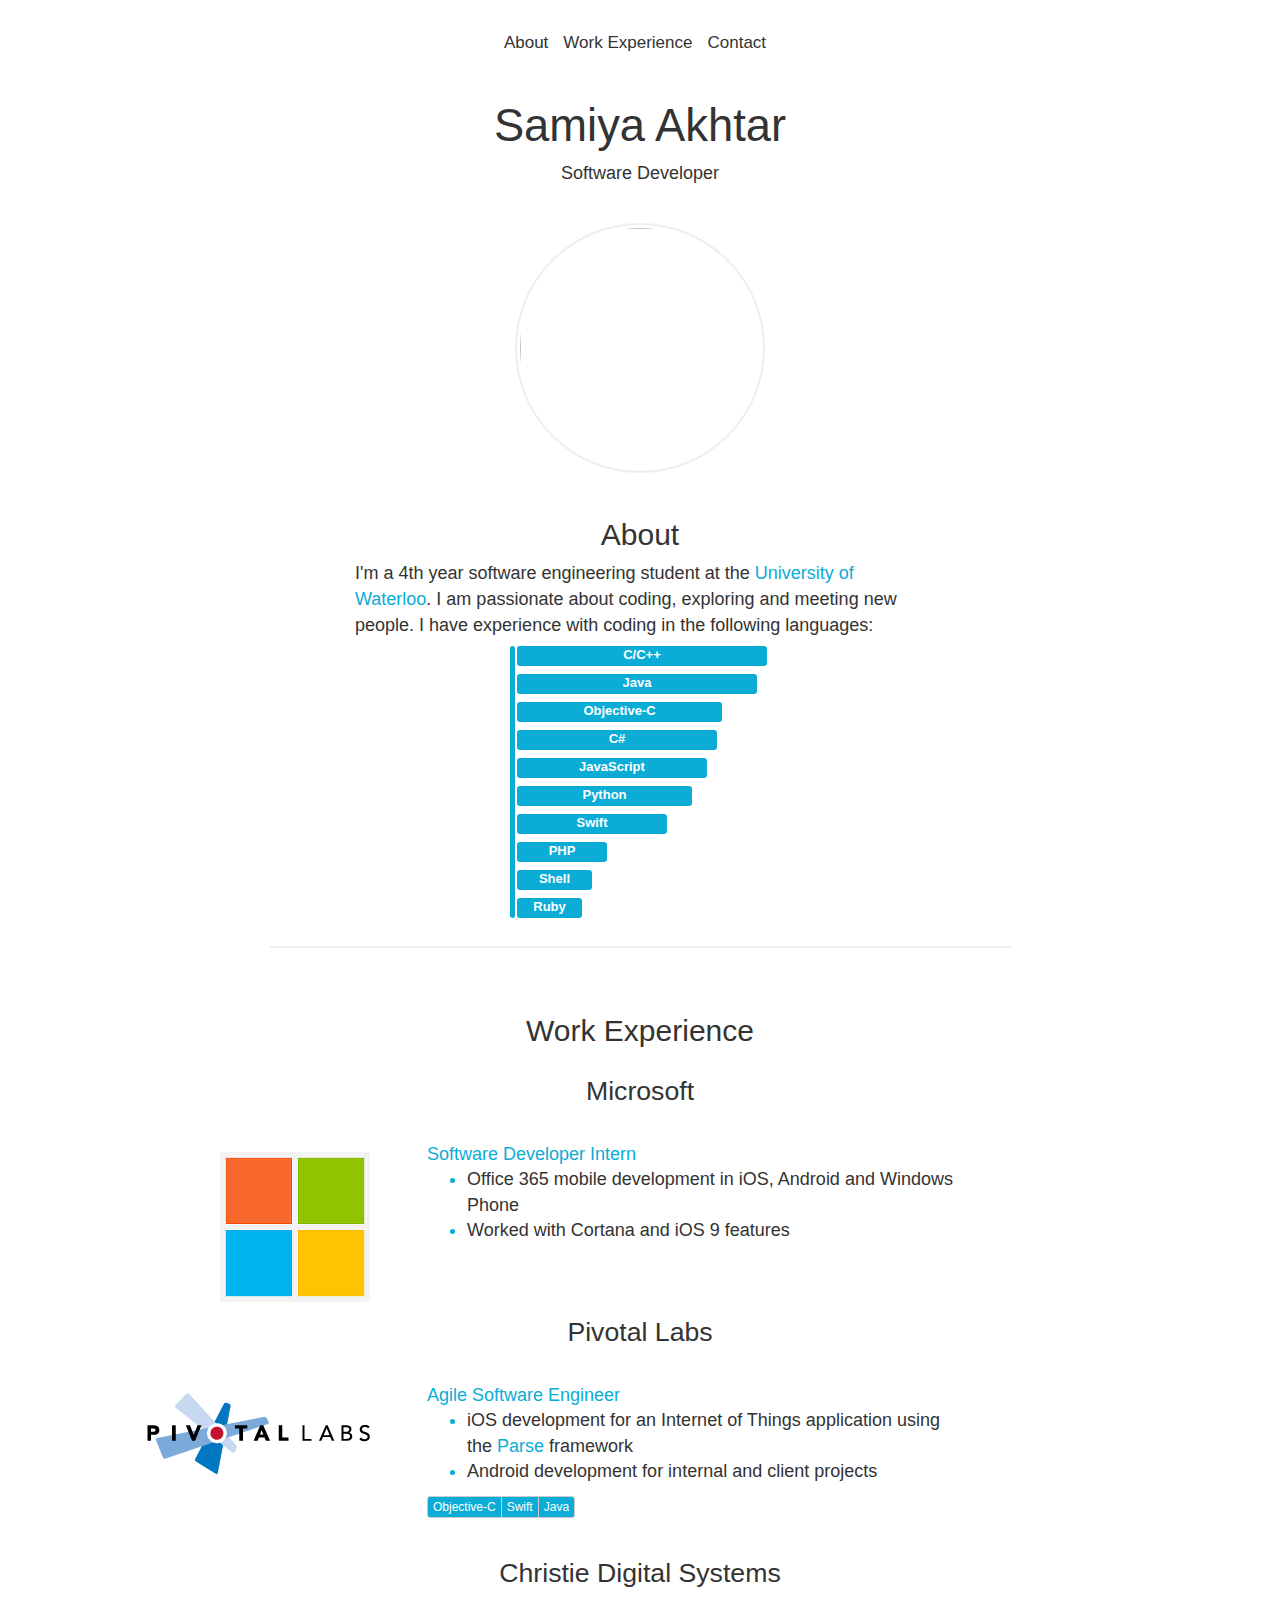
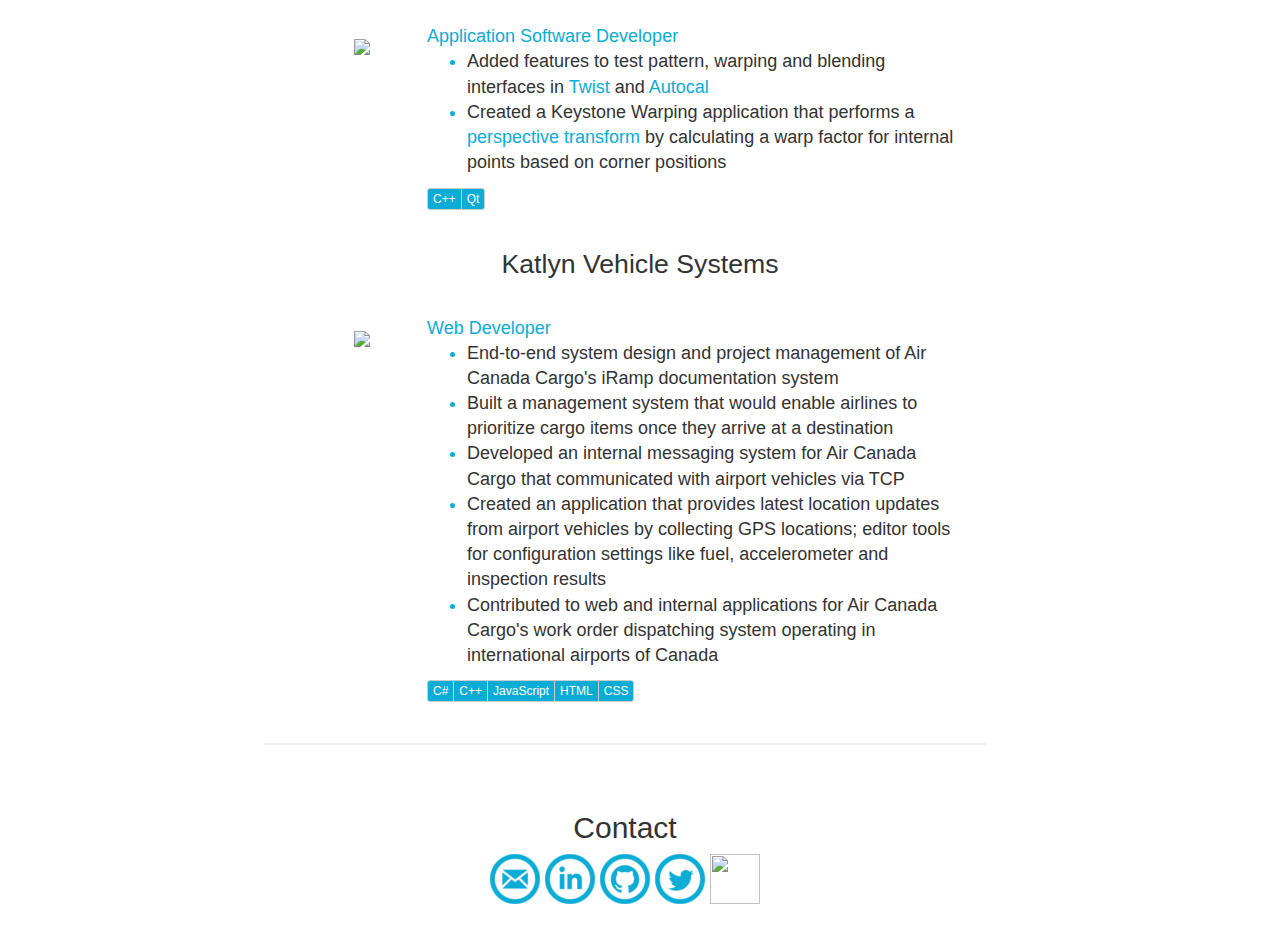
==== index.html @ bfab474f "Much needed update" ====
<!DOCTYPE html>
<html lang="en">
  <head>
    <meta charset="utf-8">
    <meta http-equiv="X-UA-Compatible" content="IE=edge">
    <meta name="viewport" content="width=device-width, initial-scale=1">
    <meta name="description" content="">
    <meta name="author" content="">
    <link rel="icon" href="favicon.ico">
    <title>Samiya Akhtar</title>

    <!-- Bootstrap core CSS -->
    <link href="css/bootstrap.min.css" rel="stylesheet">
    <link href="css/mystyle.css" rel="stylesheet">
    <link href="css/fontawesome.css" rel="stylesheet">
    <link href="css/animate.css" rel="stylesheet">

    <!-- HTML5 shim and Respond.js for IE8 support of HTML5 elements and media queries -->
    <!--[if lt IE 9]>
      <script src="https://oss.maxcdn.com/html5shiv/3.7.2/html5shiv.min.js"></script>
      <script src="https://oss.maxcdn.com/respond/1.4.2/respond.min.js"></script>
    <![endif]-->
  </head>
  <body>
    <!-- starts here -->

    <div class="container">
        <div class="samiya-header" id="home">
            <div id="background">

                <div id="divInformation" class="information-text">
                    <a id="btnAbout" href="#divAbout">About</a>&nbsp;&nbsp;
                    <a id="btnCourses" style="display: none;">Courses&nbsp;&nbsp;</a>
                    <!-- <a href="#interests" id="btnInterests">Interests&nbsp;&nbsp;</a> -->
                    <a id="btnWE" href="#divWE">Work Experience</a>&nbsp;&nbsp;
                    <a id="btnContact" href="#divContact">Contact</a>&nbsp;&nbsp;
                </div><br />

                <h1>Samiya Akhtar</h1>
                <p class="">Software Developer</p>
                <br />

                <img src="images/samiya.jpg" class="circle-img" />


                <div id="divAbout" name="about"><br />
                    <h2>About</h2>
                    <div class="outer-center">
                        <div class="left-center">
                            I'm a 4th year software engineering student at the <a href="https://uwaterloo.ca/">University of Waterloo</a>. I am passionate about coding, exploring and meeting new people. I have experience with coding in the following languages:

                            <div class="graph-outer">
                                <div class="graph-left">
                                    <div class="graph-vertical"></div>
                                </div>
                                <div class="graph-right">
                                    <div class="graph-language" style="width: 250px;">C/C++</div>
                                    <div class="graph-language" style="width: 240px;">Java</div>
                                    <div class="graph-language" style="width: 205px;">Objective-C</div>
                                    <div class="graph-language" style="width: 200px;">C#</div>
                                    <div class="graph-language" style="width: 190px;">JavaScript</div>
                                    <div class="graph-language" style="width: 175px;">Python</div>
                                    <div class="graph-language" style="width: 150px;">Swift</div>
                                    <div class="graph-language" style="width: 90px;">PHP</div>
                                    <div class="graph-language" style="width: 75px;">Shell</div>
                                    <div class="graph-language" style="width: 65px;">Ruby</div>
                                </div>
                            </div>
                        </div>
                    </div>
                </div>


                <div id="divCourses" name="courses" style="display: none;"><br /><br /><hr>
                    <h2>Courses</h2>
                    <div class="outer-center">
                        <div class="left-center">
                            CS 449: Human Computer Interaction<br />
                            ECE 454: Distrubed Systems<br />
                            ECE 358: Computer Networks<br />
                            CS 458: Computer Security and Privacy<br />
                            SE 463: Software Requirements and Specifications<br />
                            CS 343: Concurrent and Parallel Programming<br />
                            CS 348: Introduction to Databases<br />
                            CS 341: Algorithms<br />
                            CS 349: User Interfaces<br />
                            SE 350: Operating Systems<br />
                            SE 380: Introduction to feedback control<br />
                            CS 240: Data structors and Algorithms<br />
                            CS 247: Software Abstraction and Specification<br />
                            MATH 239: Combinatorics<br />
                            CS 241: Foundations of Sequential Programs<br />
                            ECE 222: Digital Computers<br />
                            SE 212: Logic and Computation<br />
                            .. and a few others.

                        </div>
                    </div>
                </div>


               <!--  <div id="divInterests" name="interests" ><hr><br />
                    <h2>Interests</h2>
                    <div class="outer-center">
                        <div class="left-center">

                        </div>
                    </div>
                </div><hr> -->


                <div id="divWE" name="workexperience"><hr><br />
                    <h2>Work Experience</h2>

                    <div id="divMicrosoft" class="company row">
                            <h3>Microsoft</h3><br />
                    </div>
                    <div class="company-details">
                        <div class="company-logo ">
                            <img class="hidden-xs" src="images/microsoft.png" />
                        </div>
                        <div class="lead company-info ">
                            <div class="company-position">
                                Software Developer Intern<br />
                            </div>
                            <ul>
                                <li>
                                    <span>
                                    Office 365 mobile development in iOS, Android and Windows Phone
                                    </span>
                                </li>

                                    <li>
                                        <span>
                                        Worked with Cortana and iOS 9 features
                                        </span>
                                    </li>
                            </ul>
                            <div class="btn-group btn-group-xs " role="group" >
                            </div>
                        </div>
                    </div>

                    <div id="divPivotal" class="company row">
                            <h3>Pivotal Labs</h3><br />
                    </div>
                    <div class="company-details">
                        <div class="company-logo ">
                            <img class="hidden-xs" src="images/pivotal.png" />
                        </div>
                        <div class="lead company-info ">
                            <div class="company-position">
                                Agile Software Engineer<br />
                            </div>
                            <ul>
                                <li>
                                    <span>
                                    iOS development for an Internet of Things application using the <a href="http://parse.com">Parse</a> framework
                                    </span>
                                </li>
                                <li>
                                    <span>
                                    Android development for internal and client projects
                                    </span>
                                </li>
                            </ul>
                            <div class="btn-group btn-group-xs " role="group" >
                                <button type="button" class="btn btn-default language-button">Objective-C</button>
                                <button type="button" class="btn btn-default language-button">Swift</button>
                                <button type="button" class="btn btn-default language-button">Java</button>
                            </div>
                        </div>
                    </div>

                    <div id="divChristie" class="company row">
                        <h3>Christie Digital Systems</h3><br />
                    </div>
                    <div class="company-details">
                        <div class="company-logo ">
                            <img class="hidden-xs" src="images/christie.png" />
                        </div>
                        <div class="lead company-info ">
                            <div class="company-position">
                                Application Software Developer<br />
                            </div>

                            <ul>
                                <li>
                                    <span>
                                    Added features to test pattern, warping and blending interfaces in <a href="http://www.christiedigital.com/en-us/3d/products-and-solutions/3d-projection-solutions/christie-twist/pages/default.aspx">Twist</a> and <a href="http://www.christiedigital.com/en-us/3D/products-and-solutions/3d-projection-solutions/christie-autocal/Pages/default.aspx">Autocal</a>
                                    </span>
                                </li>
                                <li>
                                    <span>
                                    Created a Keystone Warping application that performs a <a href="http://en.wikipedia.org/wiki/3D_projection#Perspective_projection">perspective transform</a>
                                    by calculating a warp factor for internal points based on corner positions
                                    </span>
                                </li>
                            </ul>
                            <div class="btn-group btn-group-xs " role="group" >
                                <button type="button" class="btn btn-default language-button">C++</button>
                                <button type="button" class="btn btn-default language-button">Qt</button>
                            </div>
                        </div>
                    </div>

                    <div class="company row">
                        <h3>Katlyn Vehicle Systems</h3><br />
                    </div>
                    <div class="company-details">
                        <div class="company-logo ">
                            <img class="hidden-xs" src="images/katlyn.jpg" />
                        </div>
                        <div class=" lead company-info ">
                            <div class="company-position">
                                Web Developer<br />
                            </div>

                            <ul>
                                <li>
                                    <span>
                                    End-to-end system design and project management of Air Canada Cargo's iRamp documentation system
                                    </span>
                                </li>
                                <li>
                                    <span>
                                    Built a management system that would enable airlines to prioritize cargo items once they arrive at a destination
                                    </span>
                                </li>
                                <li>
                                    <span>
                                    Developed an internal messaging system for Air Canada Cargo that communicated with airport vehicles via TCP
                                    </span>
                                </li>
                                <li>
                                    <span>
                                    Created an application that provides latest location updates from airport
                                     vehicles by collecting GPS locations; editor tools for configuration settings
                                     like fuel, accelerometer and inspection results
                                    </span>
                                </li>
                                <li>
                                    <span>
                                    Contributed to web and internal applications for Air Canada Cargo's work order
                                     dispatching system operating in international airports of Canada
                                    </span>
                                </li>
                            </ul>
                            <div class="btn-group btn-group-xs " role="group" >
                                <button type="button" class="btn btn-default language-button">C#</button>
                                <button type="button" class="btn btn-default language-button">C++</button>
                                <button type="button" class="btn btn-default language-button">JavaScript</button>
                                <button type="button" class="btn btn-default language-button">HTML</button>
                                <button type="button" class="btn btn-default language-button">CSS</button>
                            </div>
                        </div>
                    </div>
                </div>


                <div name="contact">
                    <div id="divContact" class="row col-xs-12"><hr><br />
                        <h2>Contact</h2>
                        <div class="buttons-row">
                            <div class="social-roll">
                                <a type="button" href="mailto:me@samiya.ca"><img class="social-icon" src="images/mail.png"/></a>
                            </div>
                            <div class="social-roll">
                                <a type="button" href="https://www.linkedin.com/in/samiyaakhtar"><img class="social-icon" id="linkedin" src="images/linkedin.png"/></a>
                            </div>
                            <div class="social-roll">
                                <a type="button" href="https://github.com/samiyaakhtar">
                                <img class="social-icon" src="images/github.png"/></a>
                            </div>
                            <div class="social-roll">
                                <a type="button" href="https://twitter.com/SamiyaAkhtar">
                                <img class="social-icon" id="imgTwitter" src="images/twitter.png" /></a>
                            </div>
                            <div class="social-roll">
                                <a type="button" href="http://instagram.com/samiyaakhtar">
                                <img class="social-icon" id="imgInstagram" src="images/instagram.png"/></a>
                            </div>
                        </div>
                    </div>

                </div>



                <!-- <br /><br /><div class="lead" style="margin-top: 120px;">This website is under development!</div> -->
            </div>


        </div>
      <!-- Ends here -->

    <!-- <div class="container"> -->

        <!-- <div class="starter-template">
            <h1>Samiya Akhtar</h1>
            <p class="lead">This website is under development!</p>
        </div> -->

    </div><!-- /.container -->


    <!-- Bootstrap core JavaScript
    ================================================== -->
    <!-- Placed at the end of the document so the pages load faster -->
    <script src="js/jquery-2.1.1.min.js"></script>
    <script src="js/bootstrap.min.js"></script>
    <!-- <script src="https://ajax.googleapis.com/ajax/libs/jquery/2.1.1/jquery.min.js"></script> -->

    <!-- IE10 viewport hack for Surface/desktop Windows 8 bug -->
  </body>

</html>

<script type="text/javascript">

    <script>
      (function(i,s,o,g,r,a,m){i['GoogleAnalyticsObject']=r;i[r]=i[r]||function(){
      (i[r].q=i[r].q||[]).push(arguments)},i[r].l=1*new Date();a=s.createElement(o),
      m=s.getElementsByTagName(o)[0];a.async=1;a.src=g;m.parentNode.insertBefore(a,m)
      })(window,document,'script','//www.google-analytics.com/analytics.js','ga');

      ga('create', 'UA-64057833-1', 'auto');
      ga('send', 'pageview');

    </script>

</script>
---- css/mystyle.css ----
#background {
    /*background-repeat: repeat-x;*/
    /*background-size: cover;*/
    padding-top: 30px;
    padding-bottom: 30px;
    vertical-align: middle;
    margin-left: auto;
    margin-right: auto;
    white-space: nowrap;
    font-color: white;
    left:0;
    top:0;
    width:100%;
    height: 100%;
}

body {
    /* padding-top: 50px; */
    font-size: 18px;
}

a {
    color: #0BACD6;
    cursor: pointer;
}

h1 {
    font-family: "Arial", sans-serif;
    font-size: 34pt;
    font-weight: 300;
    color: #333333;
}
h2 {
    font-family: "Arial", sans-serif;
    /*font-size: 27pt;*/
    font-weight: 300;
    color: #333333;
}
h3 {
    font-family: "Arial", sans-serif;
    font-size: 20pt;
    font-weight: 300;
    color: #333333;
}

hr {
    margin-top: 20px;
    margin-bottom: 20px;
    border: 0;
    border-top: 2px solid #eeeeee;
    background-color: #eeeeee;
    width: 65%;
}

ul li { 
    color: #0BACD6;
}
ul li span {
    color: #333333;
}
.language-button {
    background-color: #0BACD6;
    color: white;
}

.graph-outer {
    width: 100%;
    margin-left: auto;
    margin-right: auto;
    text-align: center;
    white-space: nowrap;
}

.graph-left {
    /*width: 20%;*/
    height: 100%;
    text-align: right;
    display: inline-block;
    max-width: 105px;
    min-width: 5px;
}

.graph-right {
    /*width: 80%;*/
    height: 100%;
    text-align: left;
    display: inline-block;
    max-width: 400px;
    /*min-width: 250px;*/
}

.graph-language {
    height: 20px;
    background-color: #0BACD6;
    font-size: 13px;
    font-weight: 700;
    vertical-align: middle;
    margin-top: 8px;
    margin-bottom: 8px;
    border-radius: 3px;
    color: white;
    text-align: center;
    position: relative;
    left: -3px;

    -webkit-transition: all ease 0.1s;
    -moz-transition: all ease 0.1s;
    -o-transition: all ease 0.1s;
    -ms-transition: all ease 0.1s;
    transition: all ease 0.1s;
}
.graph-language:hover {
    -webkit-transform:scale(1.05);
    -moz-transform:scale(1.05);
    -o-transform:scale(1.05);
    -ms-transform:scale(1.05);
    transform:scale(1.05) ;
    font-size: 14px;
}

.graph-vertical {
    border-radius: 3px;
    height: 272px;
    width: 5px;
    background-color: #0BACD6;
    text-align: right;
    position: relative;
    float: right;
    margin-top: auto;
    margin-bottom: auto;
    top: 7px;
}

.circle-img {
    border-radius: 50%;
    width: 250px;
    height: 250px;
    border: 2px solid #eeeeee;
    padding: 3px;
}

.company {
    width: 100%;
    margin-left: auto;
    margin-right: auto;
    text-align: center;
    overflow: visible;
    float: left;
    display: inline-block;
    /*padding-left: 60px;
    padding-right: 60px;*/

}

.company-logo {
    /*width: 30%;*/
    height: 100%;
    text-align: right;
    display: inline-block;
    vertical-align: top;
    top: 10px;
    position: relative;
    float: left;
    min-width: 300px;
    max-width: 330px;
}
.company-info {
    /*width: 60%;*/
    height: 100%;
    text-align: left;
    position: relative;
    /*left: 50px;*/
    padding-left: 5%;
    display: inline-block;
    word-wrap: break-word;
    white-space: initial;
    overflow-x: hidden;
    overflow-y: auto;
    /*white-space: pre;*/
    font-size: 18px;
    /*padding-right: 220px;*/
    padding-right: 10%;
    float: left;
    max-width: 700px;
}
.company-position {
    color: #0BACD6;
}
.resume-div {
    white-space: nowrap;
    width: 100%;
    overflow: auto;
}
.resume-line {
    border-left: 3px solid #0BACD6;
    width: 5%;
    display: inline-block;
}

.we-term {
    text-align: right;
    width: 35%;
    display: inline-block;
}

.we-info {
    text-align: left;
    width: 60%;
    display: inline-block;
}

.outer-center {
    margin-left: auto;
    margin-right: auto;
    /*width: 50%;*/
    max-width: 570px;
    text-align: center;
}
.left-center {
    text-align: left;
    /*margin-left: 50px;*/
    white-space: initial;
    word-wrap: break-word;
}

.starter-template {
    padding: 40px 15px;
    text-align: center;
}

.buttons-row {
    white-space: nowrap;
    width: 100%;
    text-align: center;
    margin-left: auto;
    margin-right: auto;
    /*position: fixed;*/
    bottom: 25px;
    margin-bottom: 25px;
}

.buttons-row div {
    width: 25%;
    display: inline-block;
}

.social-icon {
    width: 50px;
    height: 50px;
}

.samiya-header {
    margin-left: auto;
    margin-right: auto;
    text-align: center;
    color: #333333 ;
}


.information-text {
    text-align: center;
    margin-left: auto;
    margin-right: auto;
    max-width: 570px;
    min-width: 200px;
}
.information-text a {
    font-size: 17px;
    color: #333333;
    text-decoration: none;
}
.information-text a:hover {
    text-decoration: none;
    color: #0BACD6;
}

.my-button {
    background-color: #0BACD6;
}

.information-text ul{
    display: inline-block;
}

.twitter-roll {
    background-image: url('../images/twitterlogo.png');
}

.twitter-roll:hover {
    background-image: url('../images/twitterlogo.png');
}
.social-roll {
    border-radius: 50%;
    -webkit-transition: all ease 0.3s;
    -moz-transition: all ease 0.3s;
    -o-transition: all ease 0.3s;
    -ms-transition: all ease 0.3s;
    transition: all ease 0.3s;
    max-width: 50px;
    max-height: 50px;
    left: 0px;
    display: inline-block;
    position:relative;
    top:0px;
}
.social-roll:hover {

    /*box-shadow: 0px 0px 2px 1px rgba(0,0,0,0.8);*/
    -webkit-transform:rotate(360deg);
    -moz-transform:rotate(360deg);
    -o-transform:rotate(360deg);
    -ms-transform:rotate(360deg);
    transform:rotate(360deg) ;
    max-width: 50px;
    max-height: 50px;
    left: 0px;
    display: inline-block;
    position:relative;
    top:0px;
}

.social-popout {
    height: 48px;
    width: 48px;
    margin: 10px;
    float: left;
    -webkit-transition: all ease 0.5s;
    -moz-transition: all ease 0.5s;
    -o-transition: all ease 0.5s;
    -ms-transition: all ease 0.5s;
    transition: all ease 0.5s;
}
.social-popout img {
    border-radius: 50%;
    margin: 8px;
    width: 100%;
    box-shadow: 0px 0px 4px 1px rgba(0,0,0,0.8);
    -webkit-transition: all ease 0.5s;
    -moz-transition: all ease 0.5s;
    -o-transition: all ease 0.5s;
    -ms-transition: all ease 0.5s;
    transition: all ease 0.5s;
}
.social-popout img:hover {
    margin: 0px;
    box-shadow: 6px 6px 4px 4px rgba(0,0,0,0.3);
}
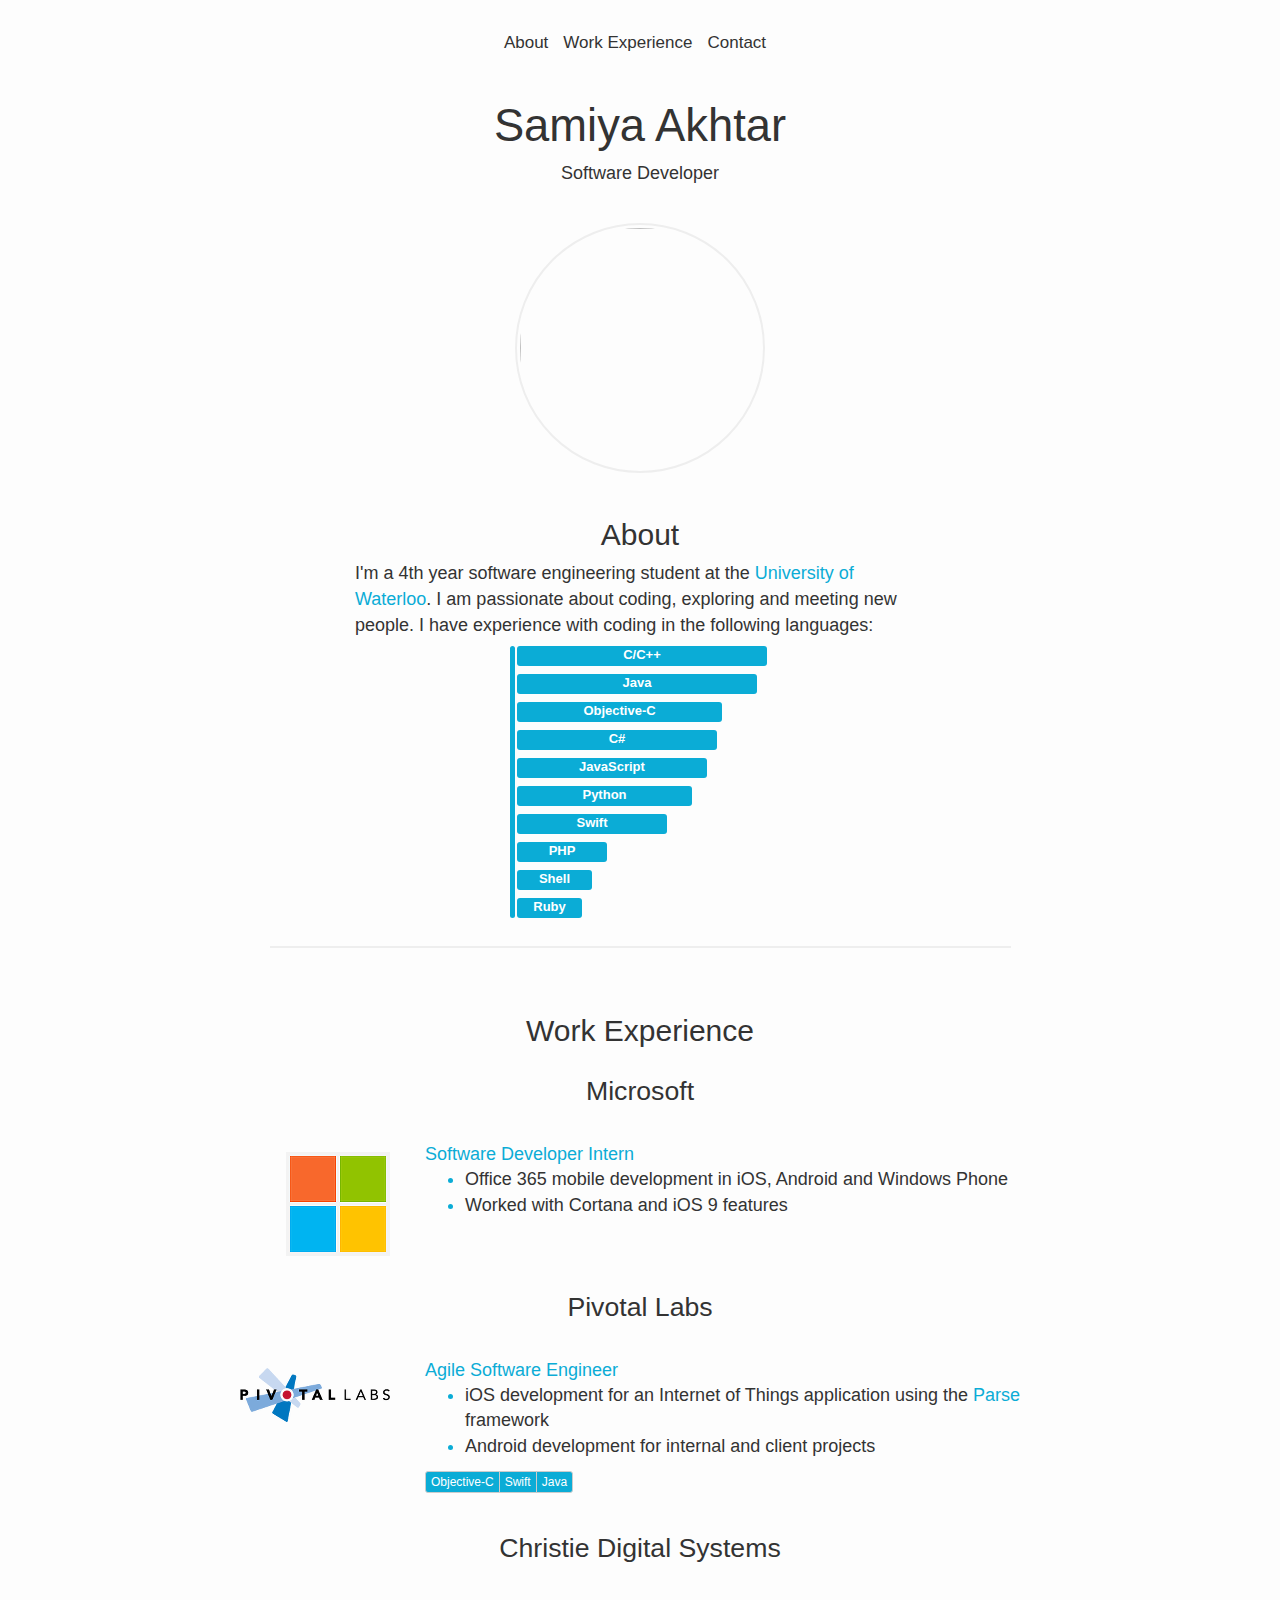
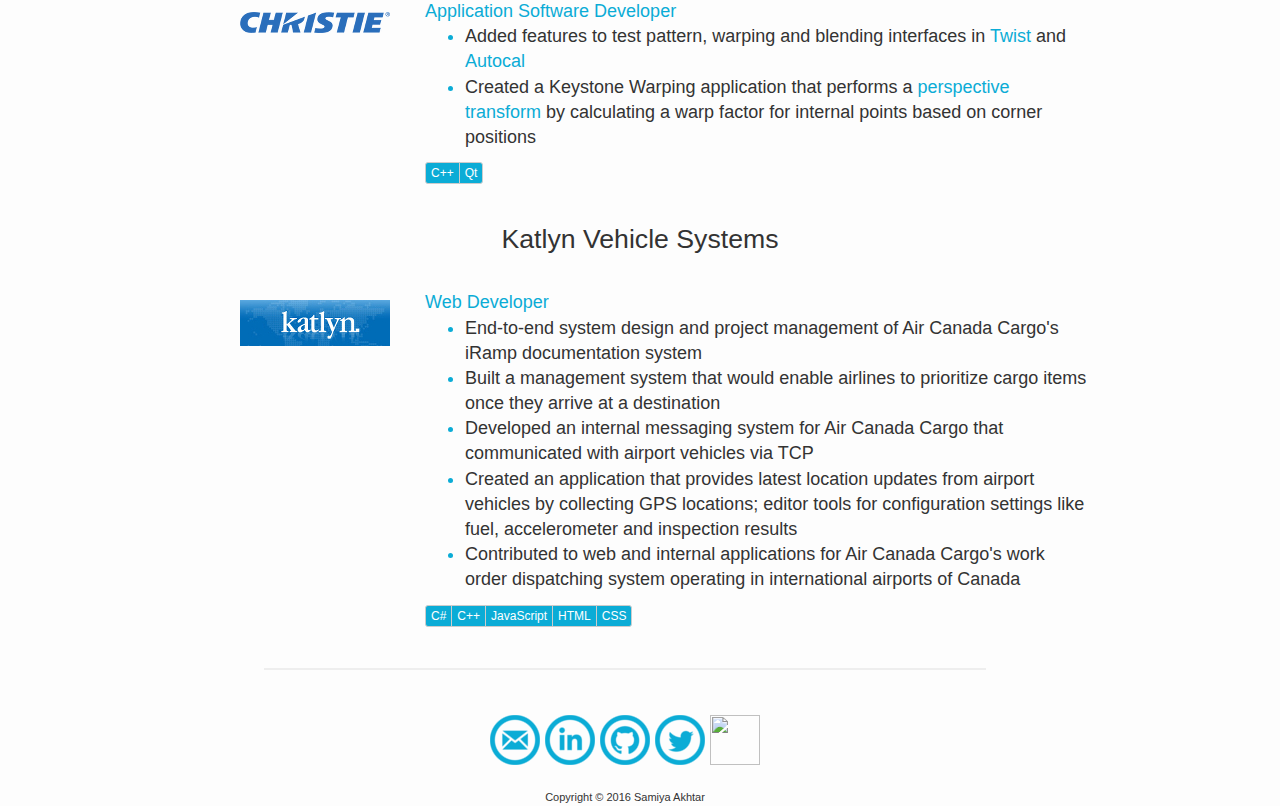
==== commit f0925015: "New page, icon size change" ====
--- a/index.html
+++ b/index.html
@@ -260,7 +260,7 @@
 
                 <div name="contact">
                     <div id="divContact" class="row col-xs-12"><hr><br />
-                        <h2>Contact</h2>
+
                         <div class="buttons-row">
                             <div class="social-roll">
                                 <a type="button" href="mailto:me@samiya.ca"><img class="social-icon" src="images/mail.png"/></a>
@@ -281,6 +281,7 @@
                                 <img class="social-icon" id="imgInstagram" src="images/instagram.png"/></a>
                             </div>
                         </div>
+                        <div style="font-size: 11px;">Copyright &copy; 2016 Samiya Akhtar<div>
                     </div>
 
                 </div>
--- a/css/mystyle.css
+++ b/css/mystyle.css
@@ -17,6 +17,7 @@
 body {
     /* padding-top: 50px; */
     font-size: 18px;
+    background-color: #FDFDFD;
 }
 
 a {
@@ -52,7 +53,7 @@
     width: 65%;
 }
 
-ul li { 
+ul li {
     color: #0BACD6;
 }
 ul li span {
@@ -72,7 +73,6 @@
 }
 
 .graph-left {
-    /*width: 20%;*/
     height: 100%;
     text-align: right;
     display: inline-block;
@@ -81,12 +81,10 @@
 }
 
 .graph-right {
-    /*width: 80%;*/
     height: 100%;
     text-align: left;
     display: inline-block;
     max-width: 400px;
-    /*min-width: 250px;*/
 }
 
 .graph-language {
@@ -147,13 +145,9 @@
     overflow: visible;
     float: left;
     display: inline-block;
-    /*padding-left: 60px;
-    padding-right: 60px;*/
-
 }
 
 .company-logo {
-    /*width: 30%;*/
     height: 100%;
     text-align: right;
     display: inline-block;
@@ -165,26 +159,26 @@
     max-width: 330px;
 }
 .company-info {
-    /*width: 60%;*/
     height: 100%;
     text-align: left;
     position: relative;
-    /*left: 50px;*/
-    padding-left: 5%;
+    padding-left: 35px;
     display: inline-block;
     word-wrap: break-word;
     white-space: initial;
     overflow-x: hidden;
     overflow-y: auto;
-    /*white-space: pre;*/
     font-size: 18px;
-    /*padding-right: 220px;*/
-    padding-right: 10%;
+    /*padding-right: 10%;*/
     float: left;
     max-width: 700px;
 }
 .company-position {
     color: #0BACD6;
+}
+.company-details {
+    margin-right: 20px;
+    margin-left: 20px;
 }
 .resume-div {
     white-space: nowrap;
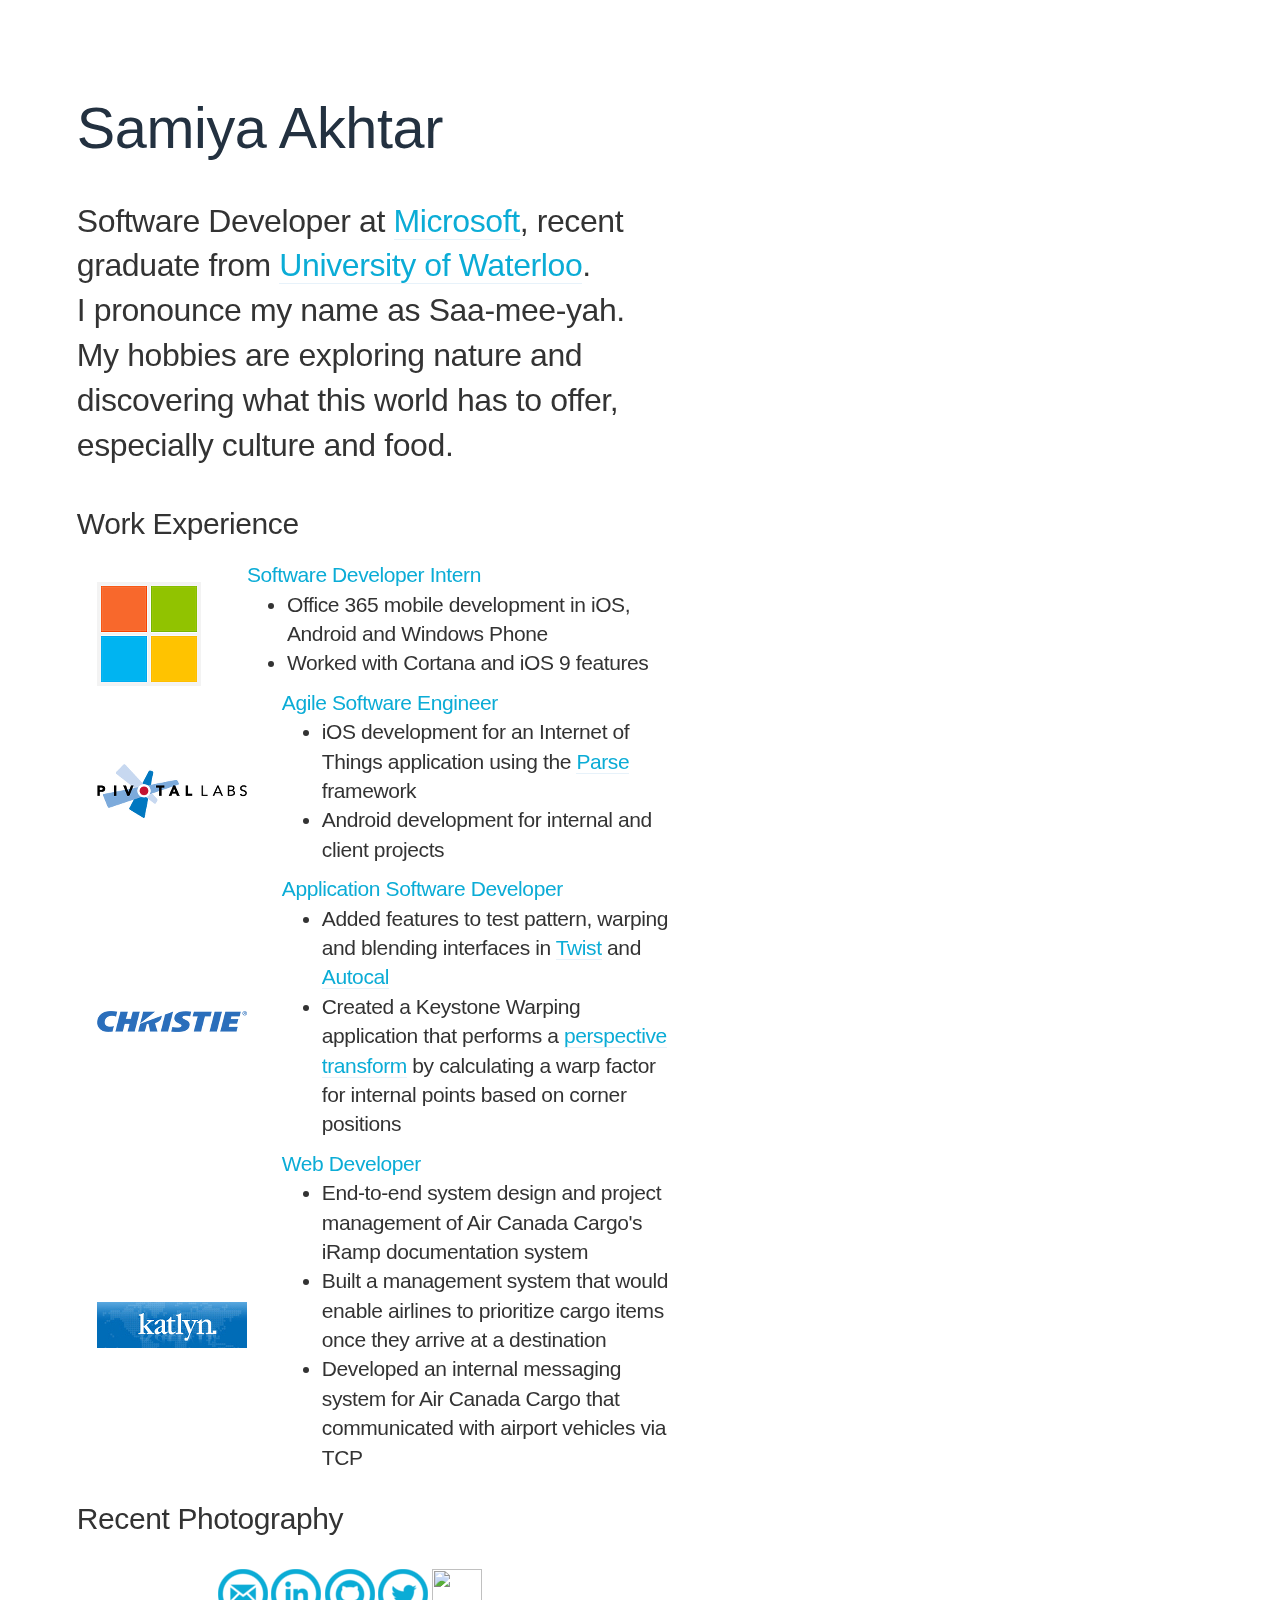
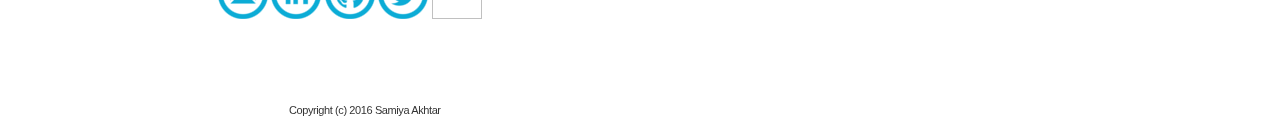
==== commit 24aef30f: "Updating to new site" ====
--- a/index.html
+++ b/index.html
@@ -11,323 +11,283 @@
 
     <!-- Bootstrap core CSS -->
     <link href="css/bootstrap.min.css" rel="stylesheet">
-    <link href="css/mystyle.css" rel="stylesheet">
+    <link href="css/stylesheet.css" rel="stylesheet">
     <link href="css/fontawesome.css" rel="stylesheet">
+    <link href="css/insta.css" rel="stylesheet">
     <link href="css/animate.css" rel="stylesheet">
 
-    <!-- HTML5 shim and Respond.js for IE8 support of HTML5 elements and media queries -->
-    <!--[if lt IE 9]>
-      <script src="https://oss.maxcdn.com/html5shiv/3.7.2/html5shiv.min.js"></script>
-      <script src="https://oss.maxcdn.com/respond/1.4.2/respond.min.js"></script>
-    <![endif]-->
   </head>
   <body>
-    <!-- starts here -->
-
-    <div class="container">
-        <div class="samiya-header" id="home">
-            <div id="background">
-
-                <div id="divInformation" class="information-text">
-                    <a id="btnAbout" href="#divAbout">About</a>&nbsp;&nbsp;
-                    <a id="btnCourses" style="display: none;">Courses&nbsp;&nbsp;</a>
-                    <!-- <a href="#interests" id="btnInterests">Interests&nbsp;&nbsp;</a> -->
-                    <a id="btnWE" href="#divWE">Work Experience</a>&nbsp;&nbsp;
-                    <a id="btnContact" href="#divContact">Contact</a>&nbsp;&nbsp;
-                </div><br />
-
-                <h1>Samiya Akhtar</h1>
-                <p class="">Software Developer</p>
-                <br />
-
-                <img src="images/samiya.jpg" class="circle-img" />
-
-
-                <div id="divAbout" name="about"><br />
-                    <h2>About</h2>
-                    <div class="outer-center">
-                        <div class="left-center">
-                            I'm a 4th year software engineering student at the <a href="https://uwaterloo.ca/">University of Waterloo</a>. I am passionate about coding, exploring and meeting new people. I have experience with coding in the following languages:
-
-                            <div class="graph-outer">
-                                <div class="graph-left">
-                                    <div class="graph-vertical"></div>
-                                </div>
-                                <div class="graph-right">
-                                    <div class="graph-language" style="width: 250px;">C/C++</div>
-                                    <div class="graph-language" style="width: 240px;">Java</div>
-                                    <div class="graph-language" style="width: 205px;">Objective-C</div>
-                                    <div class="graph-language" style="width: 200px;">C#</div>
-                                    <div class="graph-language" style="width: 190px;">JavaScript</div>
-                                    <div class="graph-language" style="width: 175px;">Python</div>
-                                    <div class="graph-language" style="width: 150px;">Swift</div>
-                                    <div class="graph-language" style="width: 90px;">PHP</div>
-                                    <div class="graph-language" style="width: 75px;">Shell</div>
-                                    <div class="graph-language" style="width: 65px;">Ruby</div>
-                                </div>
-                            </div>
-                        </div>
+      <div class="profile">
+			<img src="images/background.JPG" alt="Samiya Akhtar">
+		</div>
+
+		<article class="">
+			<!-- <h2 class="greeting">Hi, I'm</h2> -->
+            <br />
+			<h1 class="name">Samiya Akhtar</h1>
+			<h3 class="message">Software Developer at <a href="https://www.microsoft.com/en-ca/">Microsoft</a>, recent graduate from <a href="http://uwaterloo.ca">University of Waterloo</a>. </h3>
+
+            <h4 class="message">I pronounce my name as Saa-mee-yah. My hobbies are exploring nature and discovering what this world has to offer, especially culture and food.</h4>
+
+            <div id="divWE" name="workexperience" style="z-index: 2;" ><br />
+                <h2 class="heading">Work Experience</h2>
+
+                <div id="divMicrosoft" class="company visible-xs">
+                        <h3>Microsoft</h3><br />
+                </div>
+
+                <table width="100%" class="company-details">
+                    <tr>
+                        <td class="hidden-xs">
+                            <div class="company-logo ">
+                                <img src="images/microsoft.png" />
+                            </div>
+                        </td>
+                        <td>
+                            <div class="lead company-info " style="width: 100%;">
+                                <div class="company-position">
+                                    Software Developer Intern<br />
+                                </div>
+                                <ul>
+                                    <li>
+                                        <span>
+                                        Office 365 mobile development in iOS, Android and Windows Phone
+                                        </span>
+                                    </li>
+
+                                        <li>
+                                            <span>
+                                            Worked with Cortana and iOS 9 features
+                                            </span>
+                                        </li>
+                                </ul>
+                                <!-- <div class="btn-group btn-group-xs " role="group" >
+                                    <button type="button" class="btn btn-default language-button">C#</button>
+                                    <button type="button" class="btn btn-default language-button">Objective-C</button>
+                                </div> -->
+                            </div>
+                        </td>
+                    </tr>
+                </table>
+
+
+                <div id="divPivotal" class="company row visible-xs">
+                        <h3>Pivotal Labs</h3><br />
+                </div>
+                <table width="100%" class="company-details">
+                    <tr>
+                        <td class="hidden-xs">
+                            <div class="company-logo ">
+                                <img src="images/pivotal.png" />
+                            </div>
+                        </td>
+                        <td>
+                            <div class="lead company-info " style="width: 100%;">
+                                <div class="company-position">
+                                    Agile Software Engineer<br />
+                                </div>
+                                <ul>
+                                    <li>
+                                        <span>
+                                        iOS development for an Internet of Things application using the <a href="http://parse.com">Parse</a> framework
+                                        </span>
+                                    </li>
+                                    <li>
+                                        <span>
+                                        Android development for internal and client projects
+                                        </span>
+                                    </li>
+                                </ul>
+                                <!-- <div class="btn-group btn-group-xs " role="group" >
+                                    <button type="button" class="btn btn-default language-button">Objective-C</button>
+                                    <button type="button" class="btn btn-default language-button">Swift</button>
+                                    <button type="button" class="btn btn-default language-button">Java</button>
+                                </div> -->
+                            </div>
+                        </td>
+                    </tr>
+                </table>
+
+                <div id="divChristie" class="company row visible-xs">
+                    <h3>Christie Digital Systems</h3><br />
+                </div>
+                <!-- <div class="company-details">
+                    <div class="company-logo ">
+                        <img class="hidden-xs" src="images/christie.png" />
                     </div>
-                </div>
-
-
-                <div id="divCourses" name="courses" style="display: none;"><br /><br /><hr>
-                    <h2>Courses</h2>
-                    <div class="outer-center">
-                        <div class="left-center">
-                            CS 449: Human Computer Interaction<br />
-                            ECE 454: Distrubed Systems<br />
-                            ECE 358: Computer Networks<br />
-                            CS 458: Computer Security and Privacy<br />
-                            SE 463: Software Requirements and Specifications<br />
-                            CS 343: Concurrent and Parallel Programming<br />
-                            CS 348: Introduction to Databases<br />
-                            CS 341: Algorithms<br />
-                            CS 349: User Interfaces<br />
-                            SE 350: Operating Systems<br />
-                            SE 380: Introduction to feedback control<br />
-                            CS 240: Data structors and Algorithms<br />
-                            CS 247: Software Abstraction and Specification<br />
-                            MATH 239: Combinatorics<br />
-                            CS 241: Foundations of Sequential Programs<br />
-                            ECE 222: Digital Computers<br />
-                            SE 212: Logic and Computation<br />
-                            .. and a few others.
-
+                    <div class="lead company-info ">
+                        <div class="company-position">
+                            Application Software Developer<br />
+                        </div>
+
+                        <ul>
+                            <li>
+                                <span>
+                                Added features to test pattern, warping and blending interfaces in <a href="http://www.christiedigital.com/en-us/3d/products-and-solutions/3d-projection-solutions/christie-twist/pages/default.aspx">Twist</a> and <a href="http://www.christiedigital.com/en-us/3D/products-and-solutions/3d-projection-solutions/christie-autocal/Pages/default.aspx">Autocal</a>
+                                </span>
+                            </li>
+                            <li>
+                                <span>
+                                Created a Keystone Warping application that performs a <a href="http://en.wikipedia.org/wiki/3D_projection#Perspective_projection">perspective transform</a>
+                                by calculating a warp factor for internal points based on corner positions
+                                </span>
+                            </li>
+                        </ul>
+                        <div class="btn-group btn-group-xs " role="group" >
+                            <button type="button" class="btn btn-default language-button">C++</button>
+                            <button type="button" class="btn btn-default language-button">Qt</button>
                         </div>
                     </div>
-                </div>
-
-
-               <!--  <div id="divInterests" name="interests" ><hr><br />
-                    <h2>Interests</h2>
-                    <div class="outer-center">
-                        <div class="left-center">
-
+                </div> -->
+
+                <table width="100%" class="company-details">
+                    <tr>
+                        <td class="hidden-xs">
+                            <div class="company-logo ">
+                                <img src="images/christie.png" />
+                            </div>
+                        </td>
+                        <td>
+                            <div class="lead company-info " style="width: 100%;">
+                                <div class="company-position">
+                                    Application Software Developer<br />
+                                </div>
+
+                                <ul>
+                                    <li>
+                                        <span>
+                                        Added features to test pattern, warping and blending interfaces in <a href="http://www.christiedigital.com/en-us/3d/products-and-solutions/3d-projection-solutions/christie-twist/pages/default.aspx">Twist</a> and <a href="http://www.christiedigital.com/en-us/3D/products-and-solutions/3d-projection-solutions/christie-autocal/Pages/default.aspx">Autocal</a>
+                                        </span>
+                                    </li>
+                                    <li>
+                                        <span>
+                                        Created a Keystone Warping application that performs a <a href="http://en.wikipedia.org/wiki/3D_projection#Perspective_projection">perspective transform</a>
+                                        by calculating a warp factor for internal points based on corner positions
+                                        </span>
+                                    </li>
+                                </ul>
+                                <!-- <div class="btn-group btn-group-xs " role="group" >
+                                    <button type="button" class="btn btn-default language-button">C++</button>
+                                    <button type="button" class="btn btn-default language-button">Qt</button>
+                                </div> -->
+                            </div>
+                        </td>
+                    </tr>
+                </table>
+
+                <div class="company row visible-xs">
+                    <h3>Katlyn Vehicle Systems</h3><br />
+                </div>
+                <table width="100%" class="company-details">
+                    <tr>
+                        <td class="hidden-xs">
+                            <div class="company-logo ">
+                                <img src="images/katlyn.jpg" />
+                            </div>
+                        </td>
+                        <td>
+                            <div class="lead company-info " style="width: 100%;">
+                                <div class="company-position">
+                                    Web Developer<br />
+                                </div>
+
+                                <ul>
+                                    <li>
+                                        <span>
+                                        End-to-end system design and project management of Air Canada Cargo's iRamp documentation system
+                                        </span>
+                                    </li>
+                                    <li>
+                                        <span>
+                                        Built a management system that would enable airlines to prioritize cargo items once they arrive at a destination
+                                        </span>
+                                    </li>
+                                    <li>
+                                        <span>
+                                        Developed an internal messaging system for Air Canada Cargo that communicated with airport vehicles via TCP
+                                        </span>
+                                    </li>
+                                </ul>
+                                <!-- <div class="btn-group btn-group-xs " role="group" >
+                                    <button type="button" class="btn btn-default language-button">C#</button>
+                                    <button type="button" class="btn btn-default language-button">C++</button>
+                                    <button type="button" class="btn btn-default language-button">JavaScript</button>
+                                    <button type="button" class="btn btn-default language-button">HTML</button>
+                                    <button type="button" class="btn btn-default language-button">CSS</button>
+                                </div> -->
+                            </div>
+                        </td>
+                    </tr>
+                </table>
+
+            </div>
+
+
+
+            <h2 class="heading">Recent Photography</h2>
+			<div id="instagram"></div>
+
+
+            <div name="contact">
+                <div id="divContact" class="row col-xs-12"><br />
+
+                    <div class="buttons-row">
+                        <div class="social-roll">
+                            <a type="button" class="social-a" href="mailto:me@samiya.ca"><img class="social-icon" src="images/mail.png"/></a>
+                        </div>
+                        <div class="social-roll">
+                            <a type="button" class="social-a" href="https://www.linkedin.com/in/samiyaakhtar"><img class="social-icon" id="linkedin" src="images/linkedin.png"/></a>
+                        </div>
+                        <div class="social-roll">
+                            <a type="button" class="social-a" href="https://github.com/samiyaakhtar">
+                            <img class="social-icon" src="images/github.png"/></a>
+                        </div>
+                        <div class="social-roll">
+                            <a type="button" class="social-a" href="https://twitter.com/SamiyaAkhtar">
+                            <img class="social-icon" id="imgTwitter" src="images/twitter.png" /></a>
+                        </div>
+                        <div class="social-roll">
+                            <a type="button" class="social-a" href="http://instagram.com/samiyaakhtar">
+                            <img class="social-icon" id="imgInstagram" src="images/instagram.png"/></a>
                         </div>
                     </div>
-                </div><hr> -->
-
-
-                <div id="divWE" name="workexperience"><hr><br />
-                    <h2>Work Experience</h2>
-
-                    <div id="divMicrosoft" class="company row">
-                            <h3>Microsoft</h3><br />
-                    </div>
-                    <div class="company-details">
-                        <div class="company-logo ">
-                            <img class="hidden-xs" src="images/microsoft.png" />
-                        </div>
-                        <div class="lead company-info ">
-                            <div class="company-position">
-                                Software Developer Intern<br />
-                            </div>
-                            <ul>
-                                <li>
-                                    <span>
-                                    Office 365 mobile development in iOS, Android and Windows Phone
-                                    </span>
-                                </li>
-
-                                    <li>
-                                        <span>
-                                        Worked with Cortana and iOS 9 features
-                                        </span>
-                                    </li>
-                            </ul>
-                            <div class="btn-group btn-group-xs " role="group" >
-                            </div>
-                        </div>
-                    </div>
-
-                    <div id="divPivotal" class="company row">
-                            <h3>Pivotal Labs</h3><br />
-                    </div>
-                    <div class="company-details">
-                        <div class="company-logo ">
-                            <img class="hidden-xs" src="images/pivotal.png" />
-                        </div>
-                        <div class="lead company-info ">
-                            <div class="company-position">
-                                Agile Software Engineer<br />
-                            </div>
-                            <ul>
-                                <li>
-                                    <span>
-                                    iOS development for an Internet of Things application using the <a href="http://parse.com">Parse</a> framework
-                                    </span>
-                                </li>
-                                <li>
-                                    <span>
-                                    Android development for internal and client projects
-                                    </span>
-                                </li>
-                            </ul>
-                            <div class="btn-group btn-group-xs " role="group" >
-                                <button type="button" class="btn btn-default language-button">Objective-C</button>
-                                <button type="button" class="btn btn-default language-button">Swift</button>
-                                <button type="button" class="btn btn-default language-button">Java</button>
-                            </div>
-                        </div>
-                    </div>
-
-                    <div id="divChristie" class="company row">
-                        <h3>Christie Digital Systems</h3><br />
-                    </div>
-                    <div class="company-details">
-                        <div class="company-logo ">
-                            <img class="hidden-xs" src="images/christie.png" />
-                        </div>
-                        <div class="lead company-info ">
-                            <div class="company-position">
-                                Application Software Developer<br />
-                            </div>
-
-                            <ul>
-                                <li>
-                                    <span>
-                                    Added features to test pattern, warping and blending interfaces in <a href="http://www.christiedigital.com/en-us/3d/products-and-solutions/3d-projection-solutions/christie-twist/pages/default.aspx">Twist</a> and <a href="http://www.christiedigital.com/en-us/3D/products-and-solutions/3d-projection-solutions/christie-autocal/Pages/default.aspx">Autocal</a>
-                                    </span>
-                                </li>
-                                <li>
-                                    <span>
-                                    Created a Keystone Warping application that performs a <a href="http://en.wikipedia.org/wiki/3D_projection#Perspective_projection">perspective transform</a>
-                                    by calculating a warp factor for internal points based on corner positions
-                                    </span>
-                                </li>
-                            </ul>
-                            <div class="btn-group btn-group-xs " role="group" >
-                                <button type="button" class="btn btn-default language-button">C++</button>
-                                <button type="button" class="btn btn-default language-button">Qt</button>
-                            </div>
-                        </div>
-                    </div>
-
-                    <div class="company row">
-                        <h3>Katlyn Vehicle Systems</h3><br />
-                    </div>
-                    <div class="company-details">
-                        <div class="company-logo ">
-                            <img class="hidden-xs" src="images/katlyn.jpg" />
-                        </div>
-                        <div class=" lead company-info ">
-                            <div class="company-position">
-                                Web Developer<br />
-                            </div>
-
-                            <ul>
-                                <li>
-                                    <span>
-                                    End-to-end system design and project management of Air Canada Cargo's iRamp documentation system
-                                    </span>
-                                </li>
-                                <li>
-                                    <span>
-                                    Built a management system that would enable airlines to prioritize cargo items once they arrive at a destination
-                                    </span>
-                                </li>
-                                <li>
-                                    <span>
-                                    Developed an internal messaging system for Air Canada Cargo that communicated with airport vehicles via TCP
-                                    </span>
-                                </li>
-                                <li>
-                                    <span>
-                                    Created an application that provides latest location updates from airport
-                                     vehicles by collecting GPS locations; editor tools for configuration settings
-                                     like fuel, accelerometer and inspection results
-                                    </span>
-                                </li>
-                                <li>
-                                    <span>
-                                    Contributed to web and internal applications for Air Canada Cargo's work order
-                                     dispatching system operating in international airports of Canada
-                                    </span>
-                                </li>
-                            </ul>
-                            <div class="btn-group btn-group-xs " role="group" >
-                                <button type="button" class="btn btn-default language-button">C#</button>
-                                <button type="button" class="btn btn-default language-button">C++</button>
-                                <button type="button" class="btn btn-default language-button">JavaScript</button>
-                                <button type="button" class="btn btn-default language-button">HTML</button>
-                                <button type="button" class="btn btn-default language-button">CSS</button>
-                            </div>
-                        </div>
-                    </div>
-                </div>
-
-
-                <div name="contact">
-                    <div id="divContact" class="row col-xs-12"><hr><br />
-
-                        <div class="buttons-row">
-                            <div class="social-roll">
-                                <a type="button" href="mailto:me@samiya.ca"><img class="social-icon" src="images/mail.png"/></a>
-                            </div>
-                            <div class="social-roll">
-                                <a type="button" href="https://www.linkedin.com/in/samiyaakhtar"><img class="social-icon" id="linkedin" src="images/linkedin.png"/></a>
-                            </div>
-                            <div class="social-roll">
-                                <a type="button" href="https://github.com/samiyaakhtar">
-                                <img class="social-icon" src="images/github.png"/></a>
-                            </div>
-                            <div class="social-roll">
-                                <a type="button" href="https://twitter.com/SamiyaAkhtar">
-                                <img class="social-icon" id="imgTwitter" src="images/twitter.png" /></a>
-                            </div>
-                            <div class="social-roll">
-                                <a type="button" href="http://instagram.com/samiyaakhtar">
-                                <img class="social-icon" id="imgInstagram" src="images/instagram.png"/></a>
-                            </div>
-                        </div>
-                        <div style="font-size: 11px;">Copyright &copy; 2016 Samiya Akhtar<div>
-                    </div>
-
-                </div>
-
-
-
-                <!-- <br /><br /><div class="lead" style="margin-top: 120px;">This website is under development!</div> -->
+                </div>
+
             </div>
 
-
-        </div>
-      <!-- Ends here -->
-
-    <!-- <div class="container"> -->
-
-        <!-- <div class="starter-template">
-            <h1>Samiya Akhtar</h1>
-            <p class="lead">This website is under development!</p>
-        </div> -->
-
-    </div><!-- /.container -->
-
-
-    <!-- Bootstrap core JavaScript
-    ================================================== -->
-    <!-- Placed at the end of the document so the pages load faster -->
-    <script src="js/jquery-2.1.1.min.js"></script>
-    <script src="js/bootstrap.min.js"></script>
-    <!-- <script src="https://ajax.googleapis.com/ajax/libs/jquery/2.1.1/jquery.min.js"></script> -->
-
-    <!-- IE10 viewport hack for Surface/desktop Windows 8 bug -->
+            <div class="copyright">Copyright (c) 2016 Samiya Akhtar</div>
+		</article>
   </body>
 
+  <!-- Bootstrap core JavaScript
+  ================================================== -->
+  <!-- Placed at the end of the document so the pages load faster -->
+  <script src="js/jquery-2.1.1.min.js"></script>
+  <script src="js/bootstrap.min.js"></script>
+  <script src="js/instafeed.min.js"></script>
 </html>
 
 <script type="text/javascript">
 
-    <script>
-      (function(i,s,o,g,r,a,m){i['GoogleAnalyticsObject']=r;i[r]=i[r]||function(){
-      (i[r].q=i[r].q||[]).push(arguments)},i[r].l=1*new Date();a=s.createElement(o),
-      m=s.getElementsByTagName(o)[0];a.async=1;a.src=g;m.parentNode.insertBefore(a,m)
-      })(window,document,'script','//www.google-analytics.com/analytics.js','ga');
-
-      ga('create', 'UA-64057833-1', 'auto');
-      ga('send', 'pageview');
-
-    </script>
+  function sendClicked() {
+    alert("Thank you for contacting me!");
+  }
+
+    var feed = new Instafeed({
+        target: 'instagram',
+        get: 'user',
+        userId: '34368596',
+        accessToken: '34368596.1677ed0.6fec4b85e50846868279540763d77b1d',
+        sortBy: 'most-recent',
+		resolution: 'standard_resolution',
+        limit: 8,
+        after: function() {
+		}
+    });
+
+    window.onload = function() {
+        feed.run();
+    };
 
 </script>
--- a/css/stylesheet.css
+++ b/css/stylesheet.css
@@ -0,0 +1,591 @@
+/*! normalize.css v3.0.3 | MIT License | github.com/necolas/normalize.css */
+img, legend {
+    border: 0
+}
+
+legend, td, th {
+    padding: 0
+}
+
+* , sub, sup {
+    position: relative
+}
+
+html {
+    -ms-text-size-adjust: 100%;
+    -webkit-text-size-adjust: 100%;
+    font-family: proxima-nova;
+    font-weight: 200;
+    color: #7f8c8d;
+    letter-spacing: -.04em
+}
+
+body {
+    margin: 0;
+    display: -webkit-box;
+    display: -webkit-flex;
+    display: -ms-flexbox;
+    display: flex;
+    /*-webkit-box-pack: end;
+    -webkit-justify-content: flex-end;
+    -ms-flex-pack: end;
+    justify-content: flex-end;*/
+    min-height: 100vh;
+}
+
+article, aside, details, figcaption, figure, footer, header, hgroup,
+main, menu, nav, section, summary {
+    display: block
+}
+
+audio, canvas, progress, video {
+    display: inline-block;
+    vertical-align: baseline
+}
+
+.profile img, [hidden], template {
+    display: none
+}
+
+audio:not([controls]) {
+    display: none;
+    height: 0
+}
+
+.social-a {
+    border-color: transparent;
+}
+.social-a:hover {
+    border-color: transparent;
+}
+a {
+    /*background-color: transparent;
+    color: #0BACD6;*/
+    /*color: #2980b9;*/
+    color: #0BACD6;
+    background-color: transparent;
+    text-decoration: none;
+    border-bottom: .15vw solid #e7f2fa;
+    -webkit-transition: border-color .1s ease-in-out;
+    transition: border-color .1s ease-in-out;
+}
+a:hover {
+    color: #0BACD6;
+    outline: 0;
+    border-color: #94c6e7;
+    text-decoration: none;
+}
+
+abbr[title] {
+    border-bottom: 1px dotted
+}
+
+b, optgroup, strong {
+    font-weight: 700
+}
+
+dfn {
+    font-style: italic
+}
+
+h1 {
+    font-size: 2em
+}
+
+mark {
+    background: #ff0;
+    color: #000
+}
+
+small {
+    font-size: 80%
+}
+
+sub, sup {
+    font-size: 75%;
+    line-height: 0;
+    vertical-align: baseline
+}
+
+sup {
+    top: -.5em
+}
+
+sub {
+    bottom: -.25em
+}
+
+svg:not(:root) {
+    overflow: hidden
+}
+
+figure {
+    margin: 1em 40px
+}
+
+hr {
+    box-sizing: content-box;
+    height: 0
+}
+
+pre, textarea {
+    overflow: auto
+}
+
+code, kbd, pre, samp {
+    font-family: monospace, monospace;
+    font-size: 1em
+}
+
+button, input, optgroup, select, textarea {
+    color: inherit;
+    font: inherit;
+    margin: 0
+}
+
+button {
+    overflow: visible
+}
+
+button, select {
+    text-transform: none
+}
+
+button, html input[type=button], input[type=reset], input[type=submit] {
+    -webkit-appearance: button;
+    cursor: pointer
+}
+
+button[disabled], html input[disabled] {
+    cursor: default
+}
+
+button::-moz-focus-inner, input::-moz-focus-inner {
+    border: 0;
+    padding: 0
+}
+
+input {
+    line-height: normal
+}
+
+input[type=checkbox], input[type=radio] {
+    box-sizing: border-box;
+    padding: 0
+}
+
+input[type=number]::-webkit-inner-spin-button, input[type=number]::-webkit-outer-spin-button {
+    height: auto
+}
+
+input[type=search] {
+    -webkit-appearance: textfield;
+    box-sizing: content-box
+}
+
+input[type=search]::-webkit-search-cancel-button, input[type=search]::-webkit-search-decoration {
+    -webkit-appearance: none
+}
+
+fieldset {
+    border: 1px solid silver;
+    margin: 0 2px;
+    padding: .35em .625em .75em
+}
+
+table {
+    border-collapse: collapse;
+    border-spacing: 0
+}
+
+* {
+    box-sizing: border-box
+}
+
+.container {
+    width: 65%;
+    margin-left: 0px;
+    padding-bottom: 25px;
+    background-color: rgba(255, 255, 255, .6);
+    /* left: 0px; */
+    /* position: absolute; */
+    padding-left: 50px;
+    padding-right: 50px;
+}
+
+h1, h2, h3, h4, h5, h6 {
+    font-weight: inherit;
+    margin: 0
+}
+
+.copyright {
+    font-size: 11px;
+    position: absolute;
+    bottom: 0;
+    margin-bottom: 2px;
+    text-align: center;
+    width: 100%;
+    left: 0;
+}
+
+.profile {
+    background-image: url(../images/background.JPG);
+    background-repeat: no-repeat;
+    background-size: cover;
+    background-position: center;
+    background-attachment: fixed;
+    position: fixed;
+    top: 0;
+    left: 0;
+    right: 0;
+    bottom: 0;
+    z-index: -1;
+    opacity: 0.5
+}
+
+@media screen and (max-width:900px) {
+    body {
+        -webkit-box-orient: vertical;
+        -webkit-box-direction: normal;
+        -webkit-flex-direction: column;
+        -ms-flex-direction: column;
+        flex-direction: column;
+        -webkit-box-pack: start;
+        -webkit-justify-content: flex-start;
+        -ms-flex-pack: start;
+        justify-content: flex-start
+    }
+
+    .profile {
+        position: relative;
+        background: 0 0;
+        margin-bottom: -15vw;
+        z-index: 0
+    }
+
+    .profile:after {
+        content: '';
+        position: absolute;
+        top: 0;
+        left: 0;
+        right: 0;
+        bottom: 0;
+        background-image: -webkit-linear-gradient(top, rgba(255, 255, 255, 0) 60%, #fff);
+        background-image: linear-gradient(to bottom, rgba(255, 255, 255, 0) 60%, #fff);
+        pointer-events: none
+    }
+
+    .profile img {
+        display: block;
+        width: 100%
+    }
+}
+
+article {
+    background: rgba(255, 255, 255, .4);
+    -webkit-flex-basis: 57vw;
+    -ms-flex-preferred-size: 57vw;
+    flex-basis: 57vw;
+    padding: 6vw;
+    z-index: 1
+}
+
+@media screen and (max-width:900px) {
+    article {
+        padding: 6vw;
+        -webkit-box-flex: 0;
+        -webkit-flex: 0;
+        -ms-flex: 0;
+        flex: 0;
+        background: 0 0
+    }
+}
+
+.greeting {
+    font-size: 2.5vw;
+    line-height: .75
+}
+
+@media screen and (max-width:600px) {
+    article {
+        padding-bottom: 0
+    }
+
+    .greeting {
+        font-size: 1.1em
+    }
+}
+
+.name {
+    color: #233140;
+    font-weight: 300;
+    font-size: 4.5vw;
+    margin-bottom: 3vw;
+    /*text-align: center;*/
+}
+
+@media screen and (max-width:600px) {
+    .name {
+        font-size: 1.9em
+    }
+}
+
+.company-details td {
+    width: 20%;
+}
+.company-details td:nth-child(2) {
+    width: 80%;
+}
+
+.company {
+    width: 100%;
+    margin-left: auto;
+    margin-right: auto;
+
+    /*text-align: center;*/
+    overflow: visible;
+    float: left;
+    display: inline-block;
+    padding-top: 30px;
+}
+
+.company-logo {
+    height: 100%;
+    text-align: center;
+    display: inline-block;
+    vertical-align: middle;
+    top: 10px;
+    position: relative;
+    float: left;
+    /*min-width: 300px;
+    max-width: 330px;*/
+    /*width: 30%;*/
+}
+.company-info {
+    height: 100%;
+    text-align: left;
+    position: relative;
+    padding-left: 35px;
+    display: inline-block;
+    word-wrap: break-word;
+    white-space: initial;
+    overflow-x: hidden;
+    overflow-y: auto;
+    /*font-size: 18px;*/
+    /*padding-right: 10%;*/
+    float: left;
+    /*max-width: 700px;*/
+    width: 70%;
+
+    margin-bottom: 0px;
+}
+.company-position {
+    color: #0BACD6;
+}
+.company-details {
+    margin-right: 20px;
+    margin-left: 20px;
+}
+
+.heading {
+    text-align: center;
+    padding-bottom: 20px;
+    padding-top: 20px;
+    display:inline-block;
+}
+
+.companyname {
+    font-size: 2.3vw;
+    line-height: 1.2;
+    /*margin-bottom: 4vw;*/
+}
+.message {
+    font-size: 2.5vw;
+    line-height: 1.4;
+    /*margin-bottom: 4vw*/
+}
+
+.message a, {
+    /*color: #2980b9;*/
+    color: #0BACD6;
+    text-decoration: none;
+    border-bottom: .15vw solid #e7f2fa;
+    -webkit-transition: border-color .1s ease-in-out;
+    transition: border-color .1s ease-in-out;
+}
+
+.message a:hover {
+    border-color: #94c6e7
+}
+
+#instagram {
+    display: -webkit-box;
+    display: -webkit-flex;
+    display: -ms-flexbox;
+    display: flex;
+    -webkit-flex-wrap: wrap;
+    -ms-flex-wrap: wrap;
+    flex-wrap: wrap;
+    -webkit-box-pack: justify;
+    -webkit-justify-content: space-between;
+    -ms-flex-pack: justify;
+    justify-content: space-between;
+    -webkit-box-align: center;
+    -webkit-align-items: center;
+    -ms-flex-align: center;
+    align-items: center;
+    margin-top: -.5vw;
+    margin-left: -.5vw;
+    margin-right: -.5vw
+}
+
+@media screen and (max-width:600px) {
+    .message {
+        font-size: 1.1em;
+        margin-bottom: 6vw
+    }
+
+    #instagram {
+        margin-top: -6px;
+        margin-left: -5.5vw;
+        margin-right: -5.5vw
+    }
+}
+
+#instagram:hover a {
+    opacity: .8
+}
+
+#instagram a {
+    -webkit-box-flex: 1;
+    -webkit-flex-grow: 1;
+    -ms-flex-positive: 1;
+    flex-grow: 1;
+    -webkit-flex-basis: calc(100% / 4);
+    -ms-flex-preferred-size: calc(100% / 4);
+    flex-basis: calc(100% / 4);
+    line-height: 0;
+    -webkit-transition: opacity .2s ease-in-out;
+    transition: opacity .2s ease-in-out;
+    border: .5vw solid transparent
+}
+
+@media screen and (min-width:1450px) {
+    #instagram a {
+        -webkit-flex-basis: calc(100% / 4);
+        -ms-flex-preferred-size: calc(100% / 4);
+        flex-basis: calc(100% / 4)
+    }
+}
+
+@media screen and (max-width:1050px) {
+    #instagram a {
+        -webkit-flex-basis: calc(100% / 2);
+        -ms-flex-preferred-size: calc(100% / 2);
+        flex-basis: calc(100% / 2)
+    }
+}
+
+@media screen and (max-width:900px) {
+    #instagram a {
+        -webkit-flex-basis: calc(100% / 4);
+        -ms-flex-preferred-size: calc(100% / 4);
+        flex-basis: calc(100% / 4)
+    }
+}
+
+@media screen and (max-width:750px) {
+    #instagram a {
+        -webkit-flex-basis: calc(100% / 3);
+        -ms-flex-preferred-size: calc(100% / 3);
+        flex-basis: calc(100% / 3)
+    }
+}
+
+#instagram a:hover {
+    opacity: 1
+}
+
+#instagram img {
+    width: 100%
+}
+
+
+.buttons-row {
+    white-space: nowrap;
+    width: 100%;
+    text-align: center;
+    margin-left: auto;
+    margin-right: auto;
+    /*position: fixed;*/
+    bottom: 25px;
+    margin-top: 25px;
+}
+
+.buttons-row div {
+    width: 25%;
+    display: inline-block;
+}
+
+.social-icon {
+    width: 50px;
+    height: 50px;
+}
+
+
+.social-roll {
+    border-radius: 50%;
+    -webkit-transition: all ease 0.3s;
+    -moz-transition: all ease 0.3s;
+    -o-transition: all ease 0.3s;
+    -ms-transition: all ease 0.3s;
+    transition: all ease 0.3s;
+    max-width: 50px;
+    max-height: 50px;
+    left: 0px;
+    display: inline-block;
+    position:relative;
+    top:0px;
+}
+.social-roll:hover {
+
+    /*box-shadow: 0px 0px 2px 1px rgba(0,0,0,0.8);*/
+    -webkit-transform:rotate(360deg);
+    -moz-transform:rotate(360deg);
+    -o-transform:rotate(360deg);
+    -ms-transform:rotate(360deg);
+    transform:rotate(360deg) ;
+    max-width: 50px;
+    max-height: 50px;
+    left: 0px;
+    display: inline-block;
+    position:relative;
+    top:0px;
+}
+
+.social-popout {
+    height: 48px;
+    width: 48px;
+    margin: 10px;
+    float: left;
+    -webkit-transition: all ease 0.5s;
+    -moz-transition: all ease 0.5s;
+    -o-transition: all ease 0.5s;
+    -ms-transition: all ease 0.5s;
+    transition: all ease 0.5s;
+}
+.social-popout img {
+    border-radius: 50%;
+    margin: 8px;
+    width: 100%;
+    box-shadow: 0px 0px 4px 1px rgba(0,0,0,0.8);
+    -webkit-transition: all ease 0.5s;
+    -moz-transition: all ease 0.5s;
+    -o-transition: all ease 0.5s;
+    -ms-transition: all ease 0.5s;
+    transition: all ease 0.5s;
+}
+.social-popout img:hover {
+    margin: 0px;
+    box-shadow: 6px 6px 4px 4px rgba(0,0,0,0.3);
+}
--- a/css/insta.css
+++ b/css/insta.css
@@ -0,0 +1,164 @@
+// Generated by CoffeeScript 1.3.3
+(function() {
+    var e, t;
+    e = function() {
+        function e(e, t) {
+            var n, r;
+            this.options = {
+                target: "instafeed",
+                get: "popular",
+                resolution: "thumbnail",
+                sortBy: "none",
+                links: !0,
+                mock: !1,
+                useHttp: !1
+            };
+            if (typeof e == "object")
+                for (n in e)
+                    r = e[n], this.options[n] = r;
+            this.context = t != null ? t : this, this.unique = this._genKey()
+        }
+        return e.prototype.hasNext = function() {
+            return typeof this.context.nextUrl == "string" && this.context.nextUrl.length > 0
+        }, e.prototype.next = function() {
+            return this.hasNext() ? this.run(this.context.nextUrl) : !1
+        }, e.prototype.run = function(t) {
+            var n, r, i;
+            if (typeof this.options.clientId != "string" && typeof this.options.accessToken != "string")
+                throw new Error("Missing clientId or accessToken.");
+            if (typeof this.options.accessToken != "string" && typeof this.options.clientId != "string")
+                throw new Error("Missing clientId or accessToken.");
+            return this.options.before != null && typeof this.options.before == "function" && this.options.before.call(this), typeof document != "undefined" && document !== null && (i = document.createElement("script"), i.id = "instafeed-fetcher", i.src = t || this._buildUrl(), n = document.getElementsByTagName("head"), n[0].appendChild(i), r = "instafeedCache" + this.unique, window[r] = new e(this.options, this), window[r].unique = this.unique), !0
+        }, e.prototype.parse = function(e) {
+            var t, n, r, i, s, o, u, a, f, l, c, h, p, d, v, m, g, y, b, w, E, S;
+            if (typeof e != "object") {
+                if (this.options.error != null && typeof this.options.error == "function")
+                    return this.options.error.call(this, "Invalid JSON data"), !1;
+                throw new Error("Invalid JSON response")
+            }
+            if (e.meta.code !== 200) {
+                if (this.options.error != null && typeof this.options.error == "function")
+                    return this.options.error.call(this, e.meta.error_message), !1;
+                throw new Error("Error from Instagram: " + e.meta.error_message)
+            }
+            if (e.data.length === 0) {
+                if (this.options.error != null && typeof this.options.error == "function")
+                    return this.options.error.call(this, "No images were returned from Instagram"), !1;
+                throw new Error("No images were returned from Instagram")
+            }
+            this.options.success != null && typeof this.options.success == "function" && this.options.success.call(this, e), this.context.nextUrl = "", e.pagination != null && (this.context.nextUrl = e.pagination.next_url);
+            if (this.options.sortBy !== "none") {
+                this.options.sortBy === "random" ? d = ["", "random"] : d = this.options.sortBy.split("-"), p = d[0] === "least"?!0 : !1;
+                switch (d[1]) {
+                case"random":
+                    e.data.sort(function() {
+                        return .5 - Math.random()
+                    });
+                    break;
+                case"recent":
+                    e.data = this._sortBy(e.data, "created_time", p);
+                    break;
+                case"liked":
+                    e.data = this._sortBy(e.data, "likes.count", p);
+                    break;
+                case"commented":
+                    e.data = this._sortBy(e.data, "comments.count", p);
+                    break;
+                default:
+                    throw new Error("Invalid option for sortBy: '" + this.options.sortBy + "'.")
+                }
+            }
+            if (typeof document != "undefined" && document !== null && this.options.mock===!1) {
+                a = e.data, this.options.limit != null && a.length > this.options.limit && (a = a.slice(0, this.options.limit + 1 || 9e9)), n = document.createDocumentFragment(), this.options.filter != null && typeof this.options.filter == "function" && (a = this._filter(a, this.options.filter));
+                if (this.options.template != null && typeof this.options.template == "string") {
+                    i = "", o = "", l = "", v = document.createElement("div");
+                    for (m = 0, b = a.length; m < b; m++)
+                        s = a[m], u = s.images[this.options.resolution].url, this.options.useHttp || (u = u.replace("http://", "//")), o = this._makeTemplate(this.options.template, {
+                            model: s,
+                            id: s.id,
+                            link: s.link,
+                            image: u,
+                            caption: this._getObjectProperty(s, "caption.text"),
+                            likes: s.likes.count,
+                            comments: s.comments.count,
+                            location: this._getObjectProperty(s, "location.name")
+                        }), i += o;
+                    v.innerHTML = i, S = [].slice.call(v.childNodes);
+                    for (g = 0, w = S.length; g < w; g++)
+                        h = S[g], n.appendChild(h)
+                    } else
+                        for (y = 0, E = a.length; y < E; y++)
+                            s = a[y], f = document.createElement("img"), u = s.images[this.options.resolution].url, this.options.useHttp || (u = u.replace("http://", "//")), f.src = u, this.options.links===!0 ? (t = document.createElement("a"), t.href = s.link, t.appendChild(f), n.appendChild(t)) : n.appendChild(f);
+                document.getElementById(this.options.target).appendChild(n), r = document.getElementsByTagName("head")[0], r.removeChild(document.getElementById("instafeed-fetcher")), c = "instafeedCache" + this.unique, window[c] = void 0;
+                try {
+                    delete window[c]
+                } catch (x) {}
+            }
+            return this.options.after != null && typeof this.options.after == "function" && this.options.after.call(this), !0
+        }, e.prototype._buildUrl = function() {
+            var e, t, n;
+            e = "https://api.instagram.com/v1";
+            switch (this.options.get) {
+            case"popular":
+                t = "media/popular";
+                break;
+            case"tagged":
+                if (typeof this.options.tagName != "string")
+                    throw new Error("No tag name specified. Use the 'tagName' option.");
+                t = "tags/" + this.options.tagName + "/media/recent";
+                break;
+            case"location":
+                if (typeof this.options.locationId != "number")
+                    throw new Error("No location specified. Use the 'locationId' option.");
+                t = "locations/" + this.options.locationId + "/media/recent";
+                break;
+            case"user":
+                if (typeof this.options.userId != "number")
+                    throw new Error("No user specified. Use the 'userId' option.");
+                if (typeof this.options.accessToken != "string")
+                    throw new Error("No access token. Use the 'accessToken' option.");
+                t = "users/" + this.options.userId + "/media/recent";
+                break;
+            default:
+                throw new Error("Invalid option for get: '" + this.options.get + "'.")
+            }
+            return n = "" + e + "/" + t, this.options.accessToken != null ? n += "?access_token=" + this.options.accessToken : n += "?client_id=" + this.options.clientId, this.options.limit != null && (n += "&count=" + this.options.limit), n += "&callback=instafeedCache" + this.unique + ".parse", n
+        }, e.prototype._genKey = function() {
+            var e;
+            return e = function() {
+                return ((1 + Math.random()) * 65536 | 0).toString(16).substring(1)
+            }, "" + e() + e() + e() + e()
+        }, e.prototype._makeTemplate = function(e, t) {
+            var n, r, i, s, o;
+            r = /(?:\{{2})([\w\[\]\.]+)(?:\}{2})/, n = e;
+            while (r.test(n))
+                i = n.match(r)[1], s = (o = this._getObjectProperty(t, i)) != null ? o : "", n = n.replace(r, "" + s);
+            return n
+        }, e.prototype._getObjectProperty = function(e, t) {
+            var n, r;
+            t = t.replace(/\[(\w+)\]/g, ".$1"), r = t.split(".");
+            while (r.length) {
+                n = r.shift();
+                if (!(e != null && n in e))
+                    return null;
+                e = e[n]
+            }
+            return e
+        }, e.prototype._sortBy = function(e, t, n) {
+            var r;
+            return r = function(e, r) {
+                var i, s;
+                return i = this._getObjectProperty(e, t), s = this._getObjectProperty(r, t), n ? i > s ? 1 : - 1 : i < s ? 1 : - 1
+            }, e.sort(r.bind(this)), e
+        }, e.prototype._filter = function(e, t) {
+            var n, r, i, s, o;
+            n = [], i = function(e) {
+                if (t(e))
+                    return n.push(e)
+            };
+            for (s = 0, o = e.length; s < o; s++)
+                r = e[s], i(r);
+            return n
+        }, e
+    }(), t = typeof exports != "undefined" && exports !== null ? exports : window, t.Instafeed = e
+}).call(this);
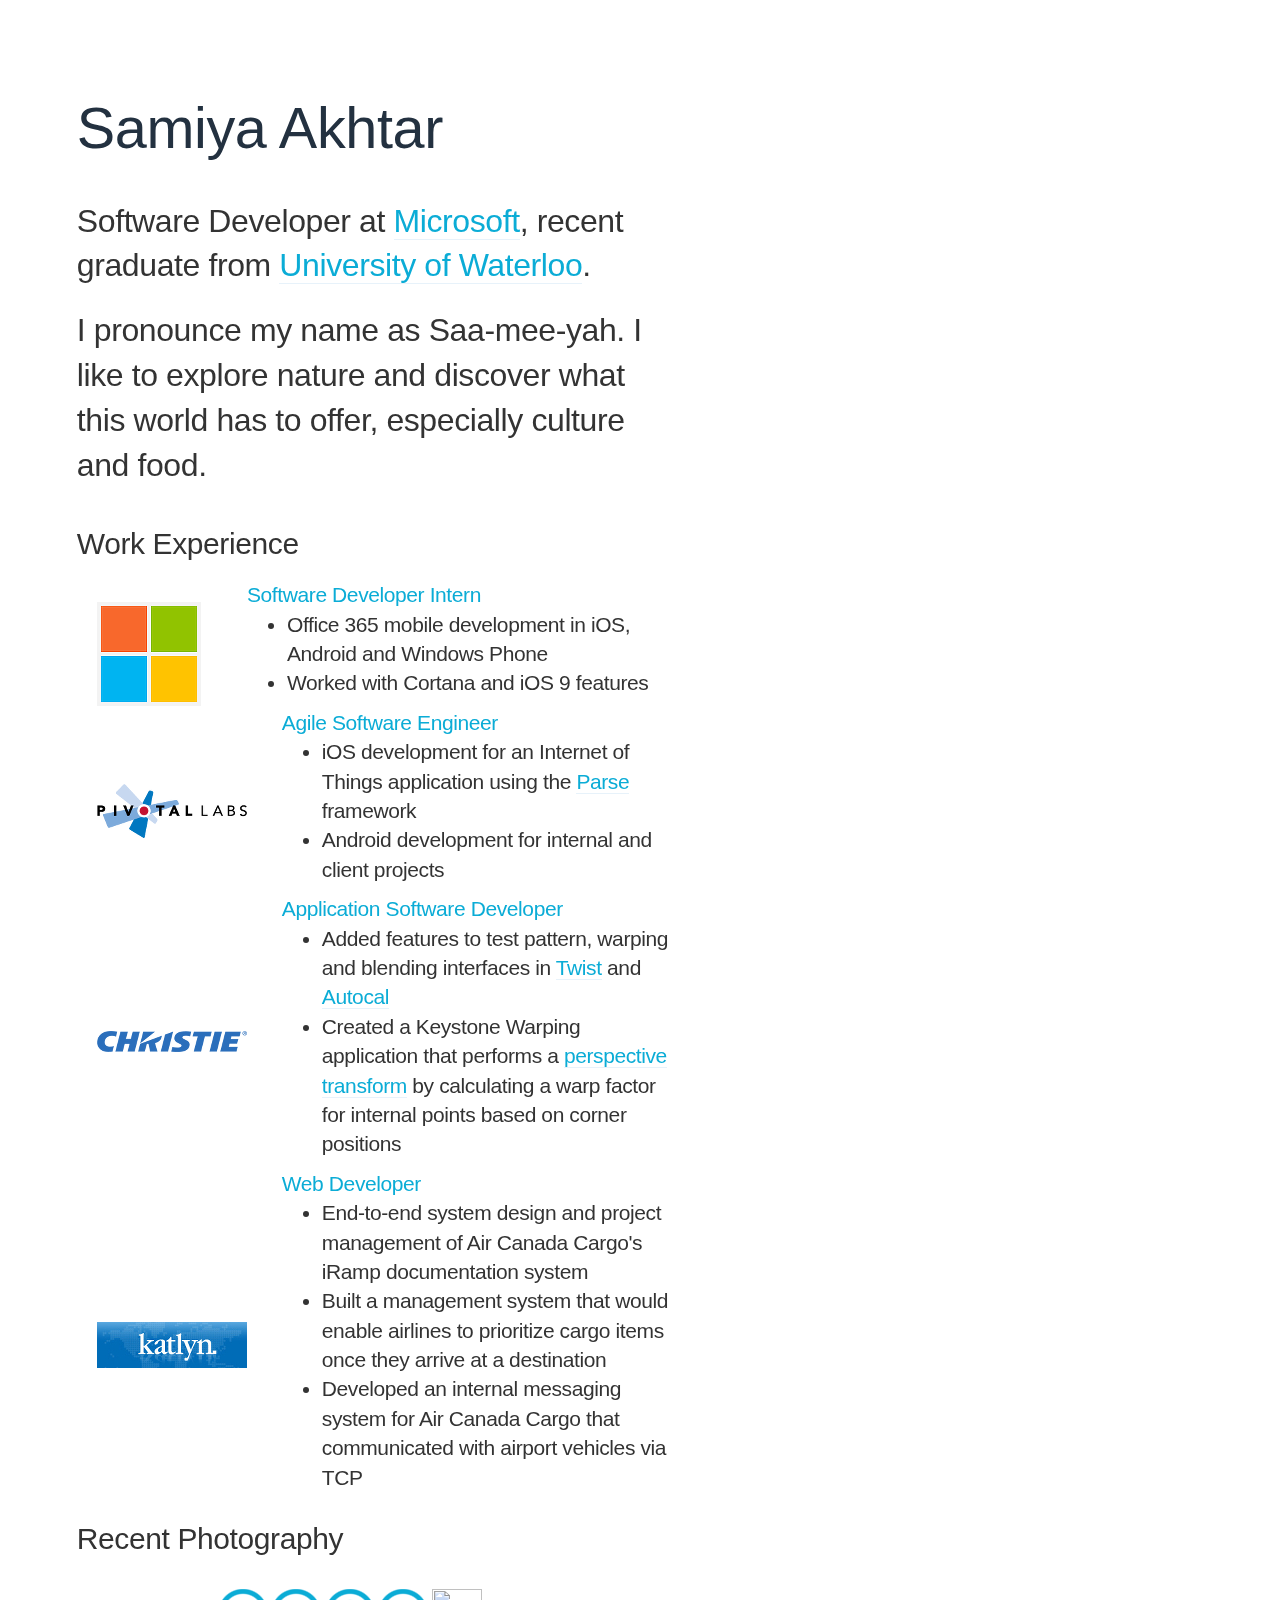
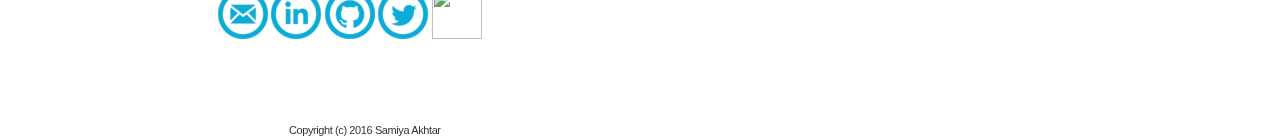
==== commit 3be2c08b: "tracking" ====
--- a/index.html
+++ b/index.html
@@ -27,8 +27,8 @@
             <br />
 			<h1 class="name">Samiya Akhtar</h1>
 			<h3 class="message">Software Developer at <a href="https://www.microsoft.com/en-ca/">Microsoft</a>, recent graduate from <a href="http://uwaterloo.ca">University of Waterloo</a>. </h3>
-
-            <h4 class="message">I pronounce my name as Saa-mee-yah. My hobbies are exploring nature and discovering what this world has to offer, especially culture and food.</h4>
+            <br />
+            <h4 class="message">I pronounce my name as Saa-mee-yah. I like to explore nature and discover what this world has to offer, especially culture and food.</h4>
 
             <div id="divWE" name="workexperience" style="z-index: 2;" ><br />
                 <h2 class="heading">Work Experience</h2>
@@ -291,3 +291,14 @@
     };
 
 </script>
+
+<script>
+  (function(i,s,o,g,r,a,m){i['GoogleAnalyticsObject']=r;i[r]=i[r]||function(){
+  (i[r].q=i[r].q||[]).push(arguments)},i[r].l=1*new Date();a=s.createElement(o),
+  m=s.getElementsByTagName(o)[0];a.async=1;a.src=g;m.parentNode.insertBefore(a,m)
+  })(window,document,'script','https://www.google-analytics.com/analytics.js','ga');
+
+  ga('create', 'UA-64057833-1', 'auto');
+  ga('send', 'pageview');
+
+</script>
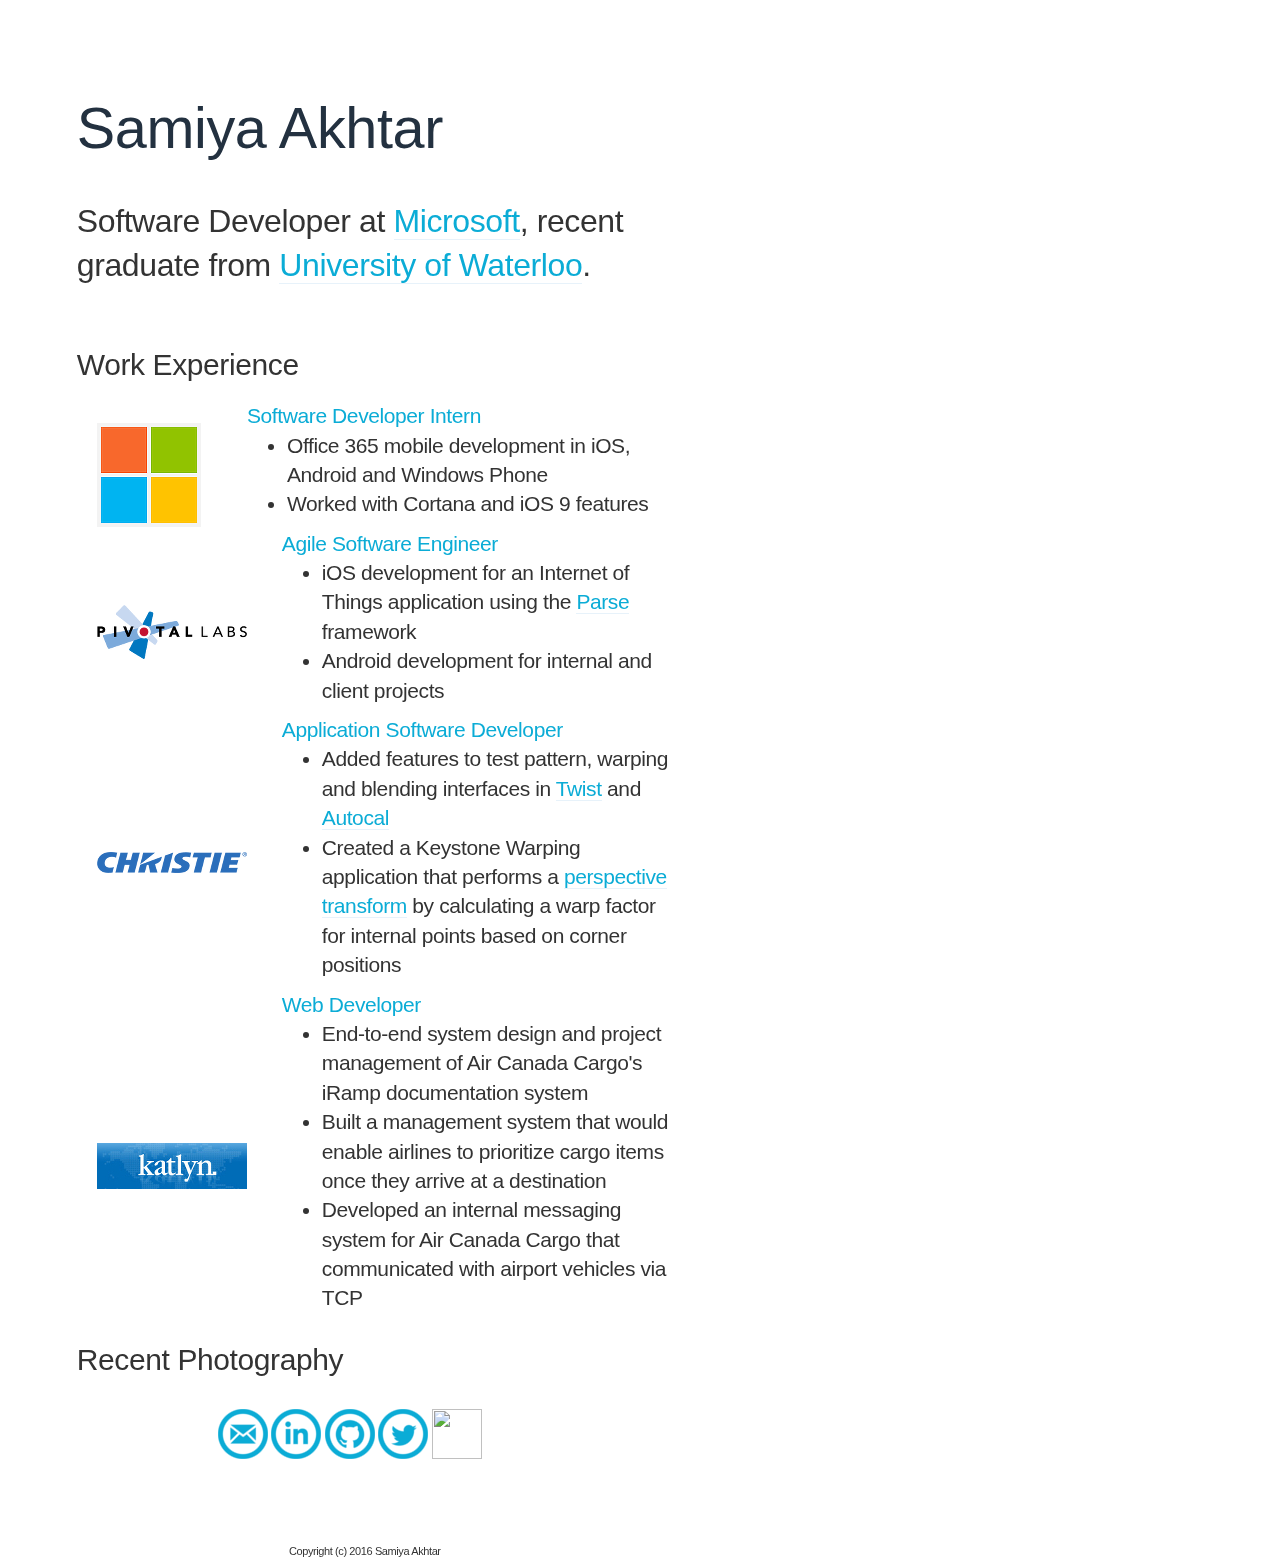
==== commit 928724c1: "Meh" ====
--- a/index.html
+++ b/index.html
@@ -28,7 +28,7 @@
 			<h1 class="name">Samiya Akhtar</h1>
 			<h3 class="message">Software Developer at <a href="https://www.microsoft.com/en-ca/">Microsoft</a>, recent graduate from <a href="http://uwaterloo.ca">University of Waterloo</a>. </h3>
             <br />
-            <h4 class="message">I pronounce my name as Saa-mee-yah. I like to explore nature and discover what this world has to offer, especially culture and food.</h4>
+            <!-- <h4 class="message">I pronounce my name as Saa-mee-yah. I like to explore nature and discover what this world has to offer, especially culture and food.</h4> -->
 
             <div id="divWE" name="workexperience" style="z-index: 2;" ><br />
                 <h2 class="heading">Work Experience</h2>
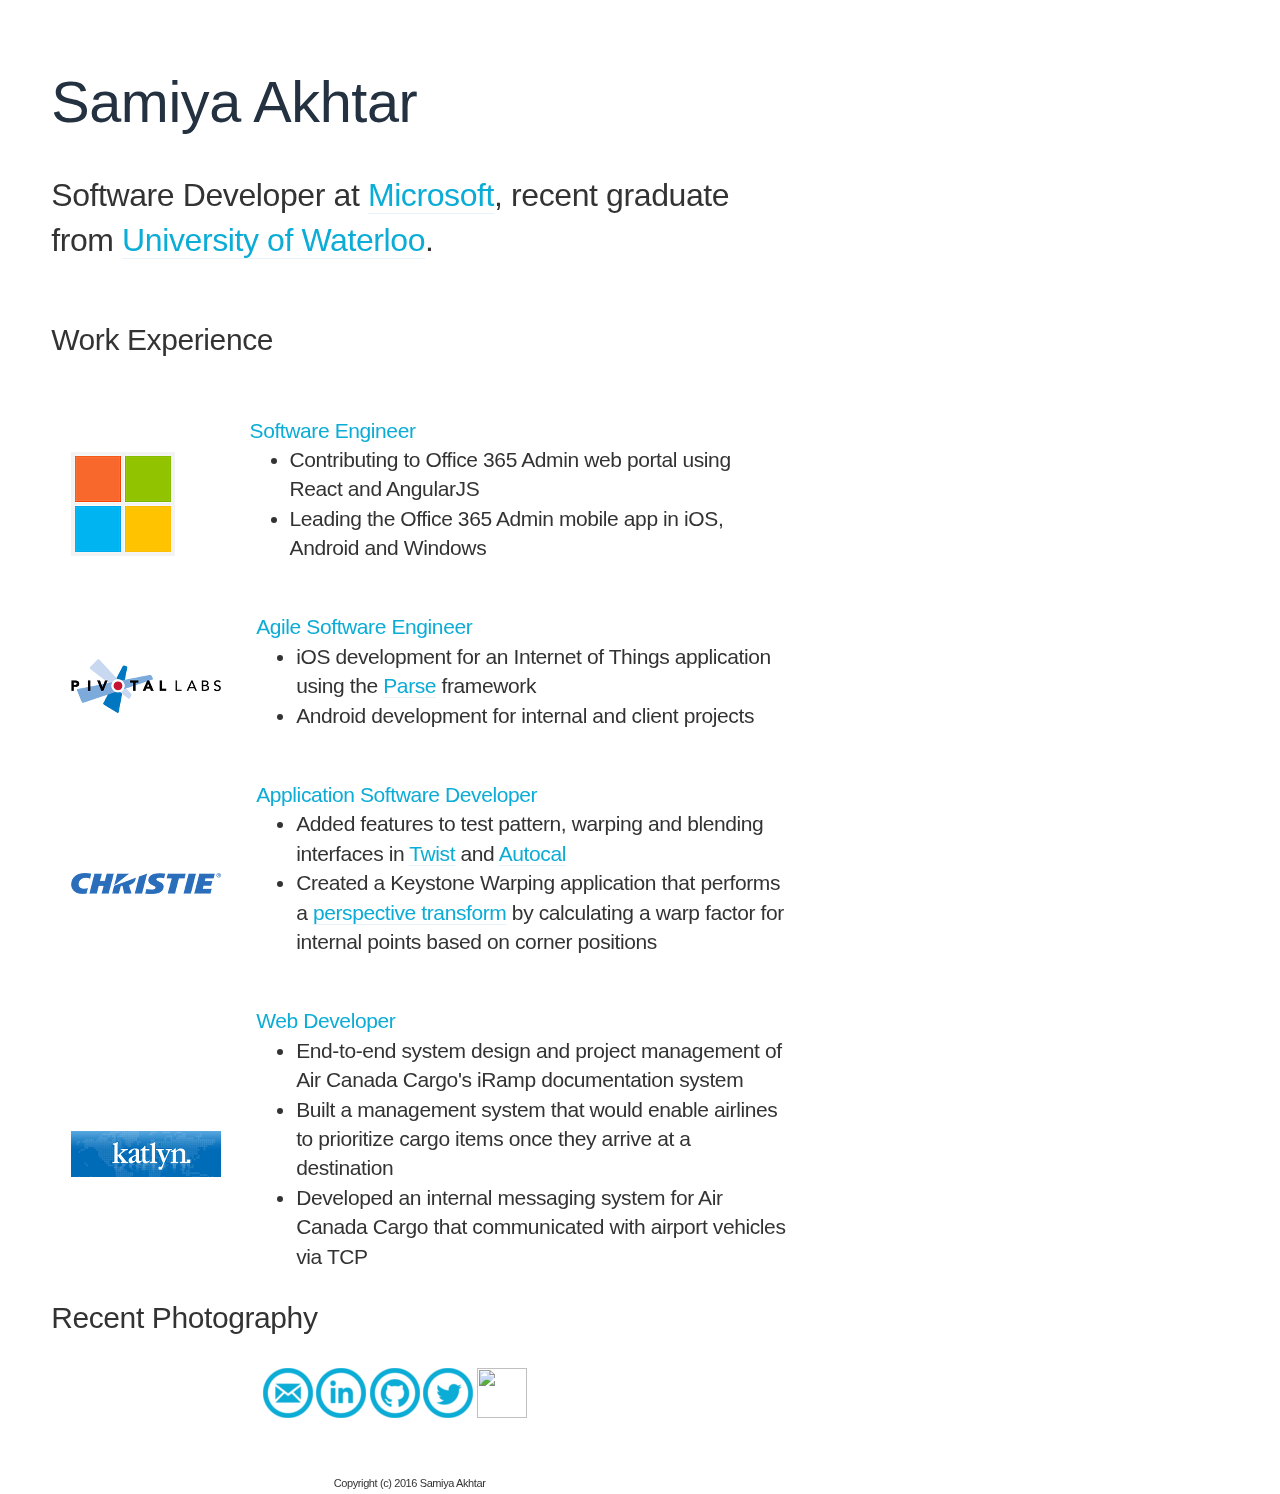
==== commit d37f1483: "Wedding files" ====
--- a/index.html
+++ b/index.html
@@ -6,7 +6,7 @@
     <meta name="viewport" content="width=device-width, initial-scale=1">
     <meta name="description" content="">
     <meta name="author" content="">
-    <link rel="icon" href="favicon.ico">
+    <!-- <link rel="icon" href="favicon.ico"> -->
     <title>Samiya Akhtar</title>
 
     <!-- Bootstrap core CSS -->
@@ -28,7 +28,6 @@
 			<h1 class="name">Samiya Akhtar</h1>
 			<h3 class="message">Software Developer at <a href="https://www.microsoft.com/en-ca/">Microsoft</a>, recent graduate from <a href="http://uwaterloo.ca">University of Waterloo</a>. </h3>
             <br />
-            <!-- <h4 class="message">I pronounce my name as Saa-mee-yah. I like to explore nature and discover what this world has to offer, especially culture and food.</h4> -->
 
             <div id="divWE" name="workexperience" style="z-index: 2;" ><br />
                 <h2 class="heading">Work Experience</h2>
@@ -47,18 +46,18 @@
                         <td>
                             <div class="lead company-info " style="width: 100%;">
                                 <div class="company-position">
-                                    Software Developer Intern<br />
+                                    Software Engineer<br />
                                 </div>
                                 <ul>
                                     <li>
                                         <span>
-                                        Office 365 mobile development in iOS, Android and Windows Phone
+                                        Contributing to Office 365 Admin web portal using React and AngularJS
                                         </span>
                                     </li>
 
                                         <li>
                                             <span>
-                                            Worked with Cortana and iOS 9 features
+                                            Leading the Office 365 Admin mobile app in iOS, Android and Windows
                                             </span>
                                         </li>
                                 </ul>
@@ -278,7 +277,7 @@
         target: 'instagram',
         get: 'user',
         userId: '34368596',
-        accessToken: '34368596.1677ed0.6fec4b85e50846868279540763d77b1d',
+        accessToken: '34368596.0d5ca4e.b8a8b6a20cb04e23b67fa023505539a5',
         sortBy: 'most-recent',
 		resolution: 'standard_resolution',
         limit: 8,
--- a/css/stylesheet.css
+++ b/css/stylesheet.css
@@ -226,6 +226,48 @@
     text-align: center;
     width: 100%;
     left: 0;
+}
+
+#background {
+    width: 100%;
+    height: 100%;
+    /*position: fixed;*/
+    left: 0px;
+    top: 0px;
+    z-index: -1; /* Ensure div tag stays behind content; -999 might work, too. */
+}
+
+.stretch {
+    width:100%;
+    height:100%;
+}
+
+.sidebar {
+    width: 50%;
+    height: 100%;
+    background-color: black;
+    /*opacity: 0.4;*/
+    position: absolute;
+    background-color: rgba(0, 0, 0, 0.4);
+}
+
+.save_the_date {
+    font-size: 15px;
+    font: 400 130px/0.8 'Cookie', Helvetica, sans-serif;
+    text-align: center;
+    color: white;
+    padding: 30px 20px 20px 25px;
+    opacity: 0.7;
+}
+
+.save_the_date_info {
+    font-size: 10px;
+    font: 200 45px/0.8 'Cookie', Helvetica, sans-serif;
+    text-align: center;
+    color: white;
+    padding: 25px 15px 15px 15px;
+    line-height: 1.5em;
+    opacity: 0.7;
 }
 
 .profile {
@@ -283,10 +325,10 @@
 
 article {
     background: rgba(255, 255, 255, .4);
-    -webkit-flex-basis: 57vw;
+    -webkit-flex-basis: 64vw;
     -ms-flex-preferred-size: 57vw;
-    flex-basis: 57vw;
-    padding: 6vw;
+    flex-basis: 64vw;
+    padding: 4vw;
     z-index: 1
 }
 
@@ -299,6 +341,12 @@
         flex: 0;
         background: 0 0
     }
+    .company-details td {
+        width: 0%;
+    }
+    .company-details td:nth-child(2) {
+        width: 100%;
+    }
 }
 
 .greeting {
@@ -313,6 +361,12 @@
 
     .greeting {
         font-size: 1.1em
+    }
+}
+
+@media screen and (max-width:600px) {
+    .name {
+        font-size: 1.9em
     }
 }
 
@@ -324,11 +378,6 @@
     /*text-align: center;*/
 }
 
-@media screen and (max-width:600px) {
-    .name {
-        font-size: 1.9em
-    }
-}
 
 .company-details td {
     width: 20%;
@@ -347,6 +396,8 @@
     float: left;
     display: inline-block;
     padding-top: 30px;
+    font-weight: 300;
+    /*display: none;*/
 }
 
 .company-logo {
@@ -385,6 +436,7 @@
 .company-details {
     margin-right: 20px;
     margin-left: 20px;
+    margin-top: 40px;
 }
 
 .heading {
@@ -392,6 +444,7 @@
     padding-bottom: 20px;
     padding-top: 20px;
     display:inline-block;
+    font-weight: 400;
 }
 
 .companyname {
@@ -589,3 +642,44 @@
     margin: 0px;
     box-shadow: 6px 6px 4px 4px rgba(0,0,0,0.3);
 }
+
+/* textbox */
+textarea, input {
+    /*text-align: center;*/
+    border-radius: 5px;
+    width: 100%;
+    font-size: 20px;
+    color: white;
+    background-color: black;
+    padding: 7px;
+    margin: 5px;
+    opacity: 0.6;
+    /*border: 2px solid black;*/
+    border: none;
+
+        transition: all .5s linear;
+    -moz-transition: all .5s ease-out; // for mozilla
+    -o-transition: all .5s ease-out; // for opera
+    -webkit-transition: all .5s ease-out; //for webkit, chrome or safari
+}
+textarea:focus, input:focus {
+
+    border: 2px solid #0266C8;
+    transition: all .5s linear;
+    -moz-transition: all .5s ease-in; // for mozilla
+    -o-transition: all .5s ease-in; // for opera
+    -webkit-transition: all .5s ease-in; //for webkit, chrome or safari
+
+}
+button {
+    border-radius: 5px;
+    padding: 5px 20px 5px 20px;
+    opacity: 0.6;
+    float: right;
+    margin: 5px;
+}
+button:hover {
+    /*background-color: grey;
+    color: white;*/
+    opacity: 0.9;
+}
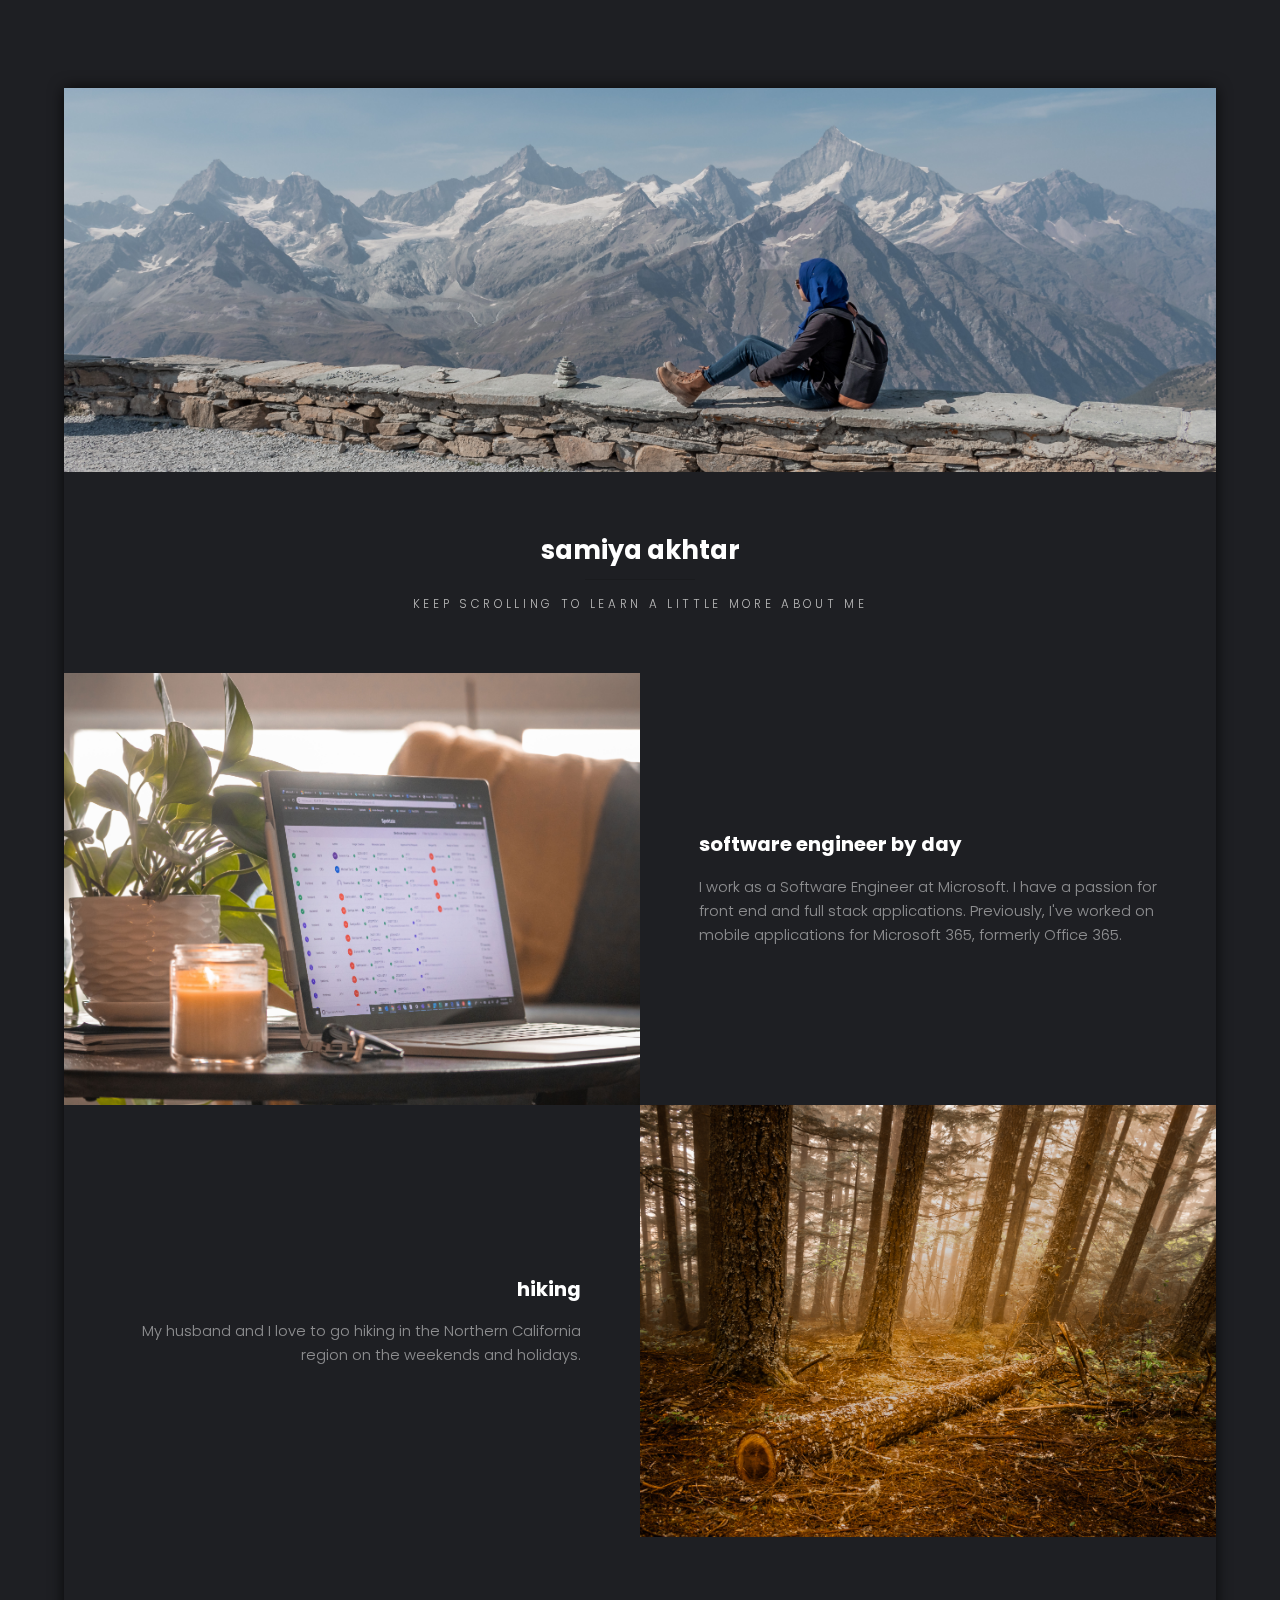
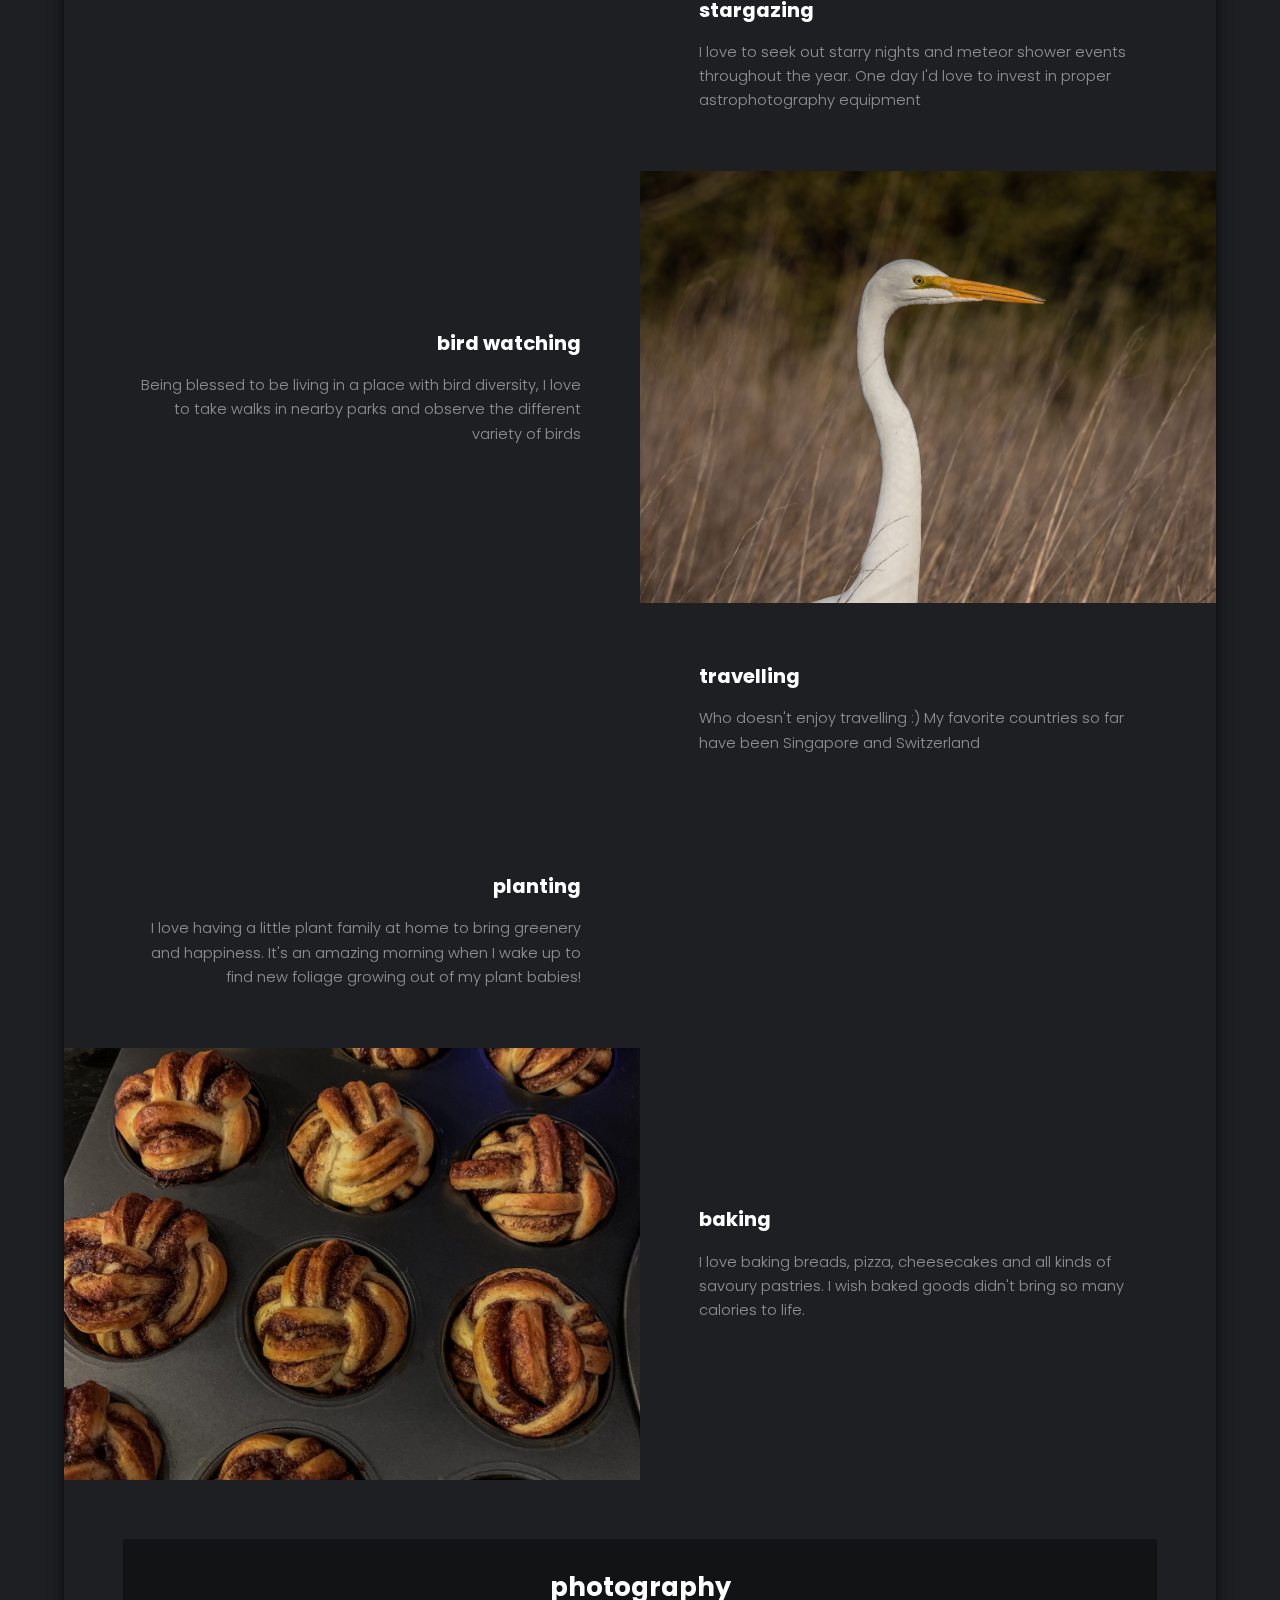
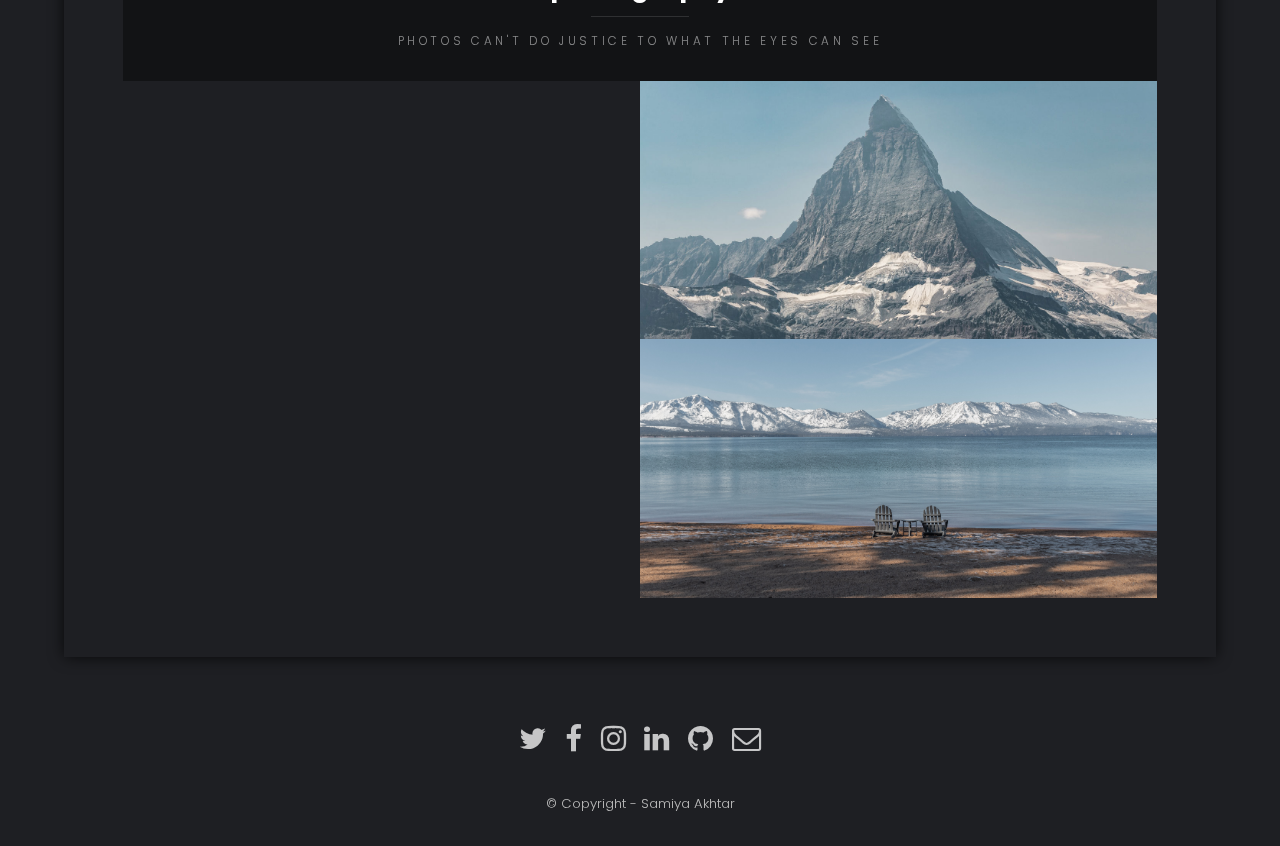
==== commit 507b9242: "first pass of new website" ====
--- a/index.html
+++ b/index.html
@@ -1,303 +1,180 @@
-<!DOCTYPE html>
-<html lang="en">
-  <head>
-    <meta charset="utf-8">
-    <meta http-equiv="X-UA-Compatible" content="IE=edge">
-    <meta name="viewport" content="width=device-width, initial-scale=1">
-    <meta name="description" content="">
-    <meta name="author" content="">
-    <!-- <link rel="icon" href="favicon.ico"> -->
-    <title>Samiya Akhtar</title>
-
-    <!-- Bootstrap core CSS -->
-    <link href="css/bootstrap.min.css" rel="stylesheet">
-    <link href="css/stylesheet.css" rel="stylesheet">
-    <link href="css/fontawesome.css" rel="stylesheet">
-    <link href="css/insta.css" rel="stylesheet">
-    <link href="css/animate.css" rel="stylesheet">
-
-  </head>
-  <body>
-      <div class="profile">
-			<img src="images/background.JPG" alt="Samiya Akhtar">
-		</div>
-
-		<article class="">
-			<!-- <h2 class="greeting">Hi, I'm</h2> -->
-            <br />
-			<h1 class="name">Samiya Akhtar</h1>
-			<h3 class="message">Software Developer at <a href="https://www.microsoft.com/en-ca/">Microsoft</a>, recent graduate from <a href="http://uwaterloo.ca">University of Waterloo</a>. </h3>
-            <br />
-
-            <div id="divWE" name="workexperience" style="z-index: 2;" ><br />
-                <h2 class="heading">Work Experience</h2>
-
-                <div id="divMicrosoft" class="company visible-xs">
-                        <h3>Microsoft</h3><br />
-                </div>
-
-                <table width="100%" class="company-details">
-                    <tr>
-                        <td class="hidden-xs">
-                            <div class="company-logo ">
-                                <img src="images/microsoft.png" />
-                            </div>
-                        </td>
-                        <td>
-                            <div class="lead company-info " style="width: 100%;">
-                                <div class="company-position">
-                                    Software Engineer<br />
-                                </div>
-                                <ul>
-                                    <li>
-                                        <span>
-                                        Contributing to Office 365 Admin web portal using React and AngularJS
-                                        </span>
-                                    </li>
-
-                                        <li>
-                                            <span>
-                                            Leading the Office 365 Admin mobile app in iOS, Android and Windows
-                                            </span>
-                                        </li>
-                                </ul>
-                                <!-- <div class="btn-group btn-group-xs " role="group" >
-                                    <button type="button" class="btn btn-default language-button">C#</button>
-                                    <button type="button" class="btn btn-default language-button">Objective-C</button>
-                                </div> -->
-                            </div>
-                        </td>
-                    </tr>
-                </table>
-
-
-                <div id="divPivotal" class="company row visible-xs">
-                        <h3>Pivotal Labs</h3><br />
-                </div>
-                <table width="100%" class="company-details">
-                    <tr>
-                        <td class="hidden-xs">
-                            <div class="company-logo ">
-                                <img src="images/pivotal.png" />
-                            </div>
-                        </td>
-                        <td>
-                            <div class="lead company-info " style="width: 100%;">
-                                <div class="company-position">
-                                    Agile Software Engineer<br />
-                                </div>
-                                <ul>
-                                    <li>
-                                        <span>
-                                        iOS development for an Internet of Things application using the <a href="http://parse.com">Parse</a> framework
-                                        </span>
-                                    </li>
-                                    <li>
-                                        <span>
-                                        Android development for internal and client projects
-                                        </span>
-                                    </li>
-                                </ul>
-                                <!-- <div class="btn-group btn-group-xs " role="group" >
-                                    <button type="button" class="btn btn-default language-button">Objective-C</button>
-                                    <button type="button" class="btn btn-default language-button">Swift</button>
-                                    <button type="button" class="btn btn-default language-button">Java</button>
-                                </div> -->
-                            </div>
-                        </td>
-                    </tr>
-                </table>
-
-                <div id="divChristie" class="company row visible-xs">
-                    <h3>Christie Digital Systems</h3><br />
-                </div>
-                <!-- <div class="company-details">
-                    <div class="company-logo ">
-                        <img class="hidden-xs" src="images/christie.png" />
-                    </div>
-                    <div class="lead company-info ">
-                        <div class="company-position">
-                            Application Software Developer<br />
-                        </div>
-
-                        <ul>
-                            <li>
-                                <span>
-                                Added features to test pattern, warping and blending interfaces in <a href="http://www.christiedigital.com/en-us/3d/products-and-solutions/3d-projection-solutions/christie-twist/pages/default.aspx">Twist</a> and <a href="http://www.christiedigital.com/en-us/3D/products-and-solutions/3d-projection-solutions/christie-autocal/Pages/default.aspx">Autocal</a>
-                                </span>
-                            </li>
-                            <li>
-                                <span>
-                                Created a Keystone Warping application that performs a <a href="http://en.wikipedia.org/wiki/3D_projection#Perspective_projection">perspective transform</a>
-                                by calculating a warp factor for internal points based on corner positions
-                                </span>
-                            </li>
-                        </ul>
-                        <div class="btn-group btn-group-xs " role="group" >
-                            <button type="button" class="btn btn-default language-button">C++</button>
-                            <button type="button" class="btn btn-default language-button">Qt</button>
-                        </div>
-                    </div>
-                </div> -->
-
-                <table width="100%" class="company-details">
-                    <tr>
-                        <td class="hidden-xs">
-                            <div class="company-logo ">
-                                <img src="images/christie.png" />
-                            </div>
-                        </td>
-                        <td>
-                            <div class="lead company-info " style="width: 100%;">
-                                <div class="company-position">
-                                    Application Software Developer<br />
-                                </div>
-
-                                <ul>
-                                    <li>
-                                        <span>
-                                        Added features to test pattern, warping and blending interfaces in <a href="http://www.christiedigital.com/en-us/3d/products-and-solutions/3d-projection-solutions/christie-twist/pages/default.aspx">Twist</a> and <a href="http://www.christiedigital.com/en-us/3D/products-and-solutions/3d-projection-solutions/christie-autocal/Pages/default.aspx">Autocal</a>
-                                        </span>
-                                    </li>
-                                    <li>
-                                        <span>
-                                        Created a Keystone Warping application that performs a <a href="http://en.wikipedia.org/wiki/3D_projection#Perspective_projection">perspective transform</a>
-                                        by calculating a warp factor for internal points based on corner positions
-                                        </span>
-                                    </li>
-                                </ul>
-                                <!-- <div class="btn-group btn-group-xs " role="group" >
-                                    <button type="button" class="btn btn-default language-button">C++</button>
-                                    <button type="button" class="btn btn-default language-button">Qt</button>
-                                </div> -->
-                            </div>
-                        </td>
-                    </tr>
-                </table>
-
-                <div class="company row visible-xs">
-                    <h3>Katlyn Vehicle Systems</h3><br />
-                </div>
-                <table width="100%" class="company-details">
-                    <tr>
-                        <td class="hidden-xs">
-                            <div class="company-logo ">
-                                <img src="images/katlyn.jpg" />
-                            </div>
-                        </td>
-                        <td>
-                            <div class="lead company-info " style="width: 100%;">
-                                <div class="company-position">
-                                    Web Developer<br />
-                                </div>
-
-                                <ul>
-                                    <li>
-                                        <span>
-                                        End-to-end system design and project management of Air Canada Cargo's iRamp documentation system
-                                        </span>
-                                    </li>
-                                    <li>
-                                        <span>
-                                        Built a management system that would enable airlines to prioritize cargo items once they arrive at a destination
-                                        </span>
-                                    </li>
-                                    <li>
-                                        <span>
-                                        Developed an internal messaging system for Air Canada Cargo that communicated with airport vehicles via TCP
-                                        </span>
-                                    </li>
-                                </ul>
-                                <!-- <div class="btn-group btn-group-xs " role="group" >
-                                    <button type="button" class="btn btn-default language-button">C#</button>
-                                    <button type="button" class="btn btn-default language-button">C++</button>
-                                    <button type="button" class="btn btn-default language-button">JavaScript</button>
-                                    <button type="button" class="btn btn-default language-button">HTML</button>
-                                    <button type="button" class="btn btn-default language-button">CSS</button>
-                                </div> -->
-                            </div>
-                        </td>
-                    </tr>
-                </table>
-
-            </div>
-
-
-
-            <h2 class="heading">Recent Photography</h2>
-			<div id="instagram"></div>
-
-
-            <div name="contact">
-                <div id="divContact" class="row col-xs-12"><br />
-
-                    <div class="buttons-row">
-                        <div class="social-roll">
-                            <a type="button" class="social-a" href="mailto:me@samiya.ca"><img class="social-icon" src="images/mail.png"/></a>
-                        </div>
-                        <div class="social-roll">
-                            <a type="button" class="social-a" href="https://www.linkedin.com/in/samiyaakhtar"><img class="social-icon" id="linkedin" src="images/linkedin.png"/></a>
-                        </div>
-                        <div class="social-roll">
-                            <a type="button" class="social-a" href="https://github.com/samiyaakhtar">
-                            <img class="social-icon" src="images/github.png"/></a>
-                        </div>
-                        <div class="social-roll">
-                            <a type="button" class="social-a" href="https://twitter.com/SamiyaAkhtar">
-                            <img class="social-icon" id="imgTwitter" src="images/twitter.png" /></a>
-                        </div>
-                        <div class="social-roll">
-                            <a type="button" class="social-a" href="http://instagram.com/samiyaakhtar">
-                            <img class="social-icon" id="imgInstagram" src="images/instagram.png"/></a>
-                        </div>
-                    </div>
-                </div>
-
-            </div>
-
-            <div class="copyright">Copyright (c) 2016 Samiya Akhtar</div>
-		</article>
-  </body>
-
-  <!-- Bootstrap core JavaScript
-  ================================================== -->
-  <!-- Placed at the end of the document so the pages load faster -->
-  <script src="js/jquery-2.1.1.min.js"></script>
-  <script src="js/bootstrap.min.js"></script>
-  <script src="js/instafeed.min.js"></script>
-</html>
-
-<script type="text/javascript">
-
-  function sendClicked() {
-    alert("Thank you for contacting me!");
-  }
-
-    var feed = new Instafeed({
-        target: 'instagram',
-        get: 'user',
-        userId: '34368596',
-        accessToken: '34368596.0d5ca4e.b8a8b6a20cb04e23b67fa023505539a5',
-        sortBy: 'most-recent',
-		resolution: 'standard_resolution',
-        limit: 8,
-        after: function() {
-		}
-    });
-
-    window.onload = function() {
-        feed.run();
-    };
-
-</script>
-
-<script>
-  (function(i,s,o,g,r,a,m){i['GoogleAnalyticsObject']=r;i[r]=i[r]||function(){
-  (i[r].q=i[r].q||[]).push(arguments)},i[r].l=1*new Date();a=s.createElement(o),
-  m=s.getElementsByTagName(o)[0];a.async=1;a.src=g;m.parentNode.insertBefore(a,m)
-  })(window,document,'script','https://www.google-analytics.com/analytics.js','ga');
-
-  ga('create', 'UA-64057833-1', 'auto');
-  ga('send', 'pageview');
-
-</script>
+<!DOCTYPE HTML>
+<!--
+	Caminar by TEMPLATED
+	templated.co @templatedco
+	Released for free under the Creative Commons Attribution 3.0 license (templated.co/license)
+-->
+<html>
+
+<head>
+	<title>Samiya Akhtar</title>
+	<meta charset="utf-8" />
+	<meta name="viewport" content="width=device-width, initial-scale=1" />
+	<link rel="stylesheet" href="assets/css/main.css" />
+</head>
+
+<body>
+
+	<!-- Header -->
+	<!-- <header id="header">
+		<div class="logo"><a href="#">samiya akhtar</a></div>
+	</header> -->
+
+	<!-- Main -->
+	<section id="main">
+		<div class="inner">
+
+			<!-- One -->
+			<section id="one" class="wrapper style1">
+
+				<div class="image fit flush">
+					<img src="images/pic02-mine.jpg" alt="" />
+				</div>
+				<header class="special">
+					<h2>samiya akhtar</h2>
+					<p>keep scrolling to learn a little more about me</p>
+				</header>
+				<!-- <div class="content">
+					<p>Hi! I'm currently based in San Francisco. I spend my free time outside work exploring the trails of
+						Northern California, trying out different cuisines, hiking <s>and meeting with people</s>. During the
+						pandemic, I've been finding
+						new hobbies to keep myself busy, some of these include painting, cooking, stargazing, bird watching, and
+						long drives around the area.
+					</p>
+					<p>I work as a Software Engineer at Microsoft. I have a passion for front end and full stack applications.
+						Previously, I've
+						worked on mobile applications for Microsoft 365, formerly Office 365.
+					</p>
+				</div> -->
+			</section>
+
+			<!-- Three -->
+			<section id="three" class="wrapper">
+				<!-- <header style="background-color: black;">
+					<h2 style="color: white;">travel</h2>
+					<p>the list that stopped growing in 2020</p>
+				</header> -->
+				<div class="spotlight">
+					<div class="image flush"><img src="images/software-engineer.jpg" alt="" /></div>
+					<div class="inner">
+						<h3>software engineer by day</h3>
+						<p>I work as a Software Engineer at Microsoft. I have a passion for front end and full stack applications.
+							Previously, I've worked on mobile applications for Microsoft 365, formerly Office 365.</p>
+					</div>
+				</div>
+				<div class="spotlight alt">
+					<div class="image flush"><img src="images/hiking.jpg" alt="" /></div>
+					<div class="inner">
+						<h3>hiking</h3>
+						<p>My husband and I love to go hiking in the Northern California region on the weekends and holidays. </p>
+					</div>
+				</div>
+				<div class="spotlight">
+					<div class="image flush"><img src="images/stargazing.jpg" alt="" /></div>
+					<div class="inner">
+						<h3>stargazing</h3>
+						<p>I love to seek out starry nights and meteor shower events throughout the year. One day I'd love to invest
+							in proper astrophotography equipment </p>
+					</div>
+				</div>
+				<div class="spotlight alt">
+					<div class="image flush"><img src="images/bird.jpg" alt="" /></div>
+					<div class="inner">
+						<h3>bird watching</h3>
+						<p>Being blessed to be living in a place with bird diversity, I love to take walks in nearby parks and
+							observe the different variety of birds</p>
+					</div>
+				</div>
+				<div class="spotlight">
+					<div class="image flush"><img src="images/travelling.jpg" alt="" /></div>
+					<div class="inner">
+						<h3>travelling</h3>
+						<p>Who doesn't enjoy travelling :) My favorite countries so far have been Singapore and Switzerland </p>
+					</div>
+				</div>
+				<div class="spotlight alt">
+					<div class="image flush"><img src="images/planting.jpg" alt="" /></div>
+					<div class="inner">
+						<h3>planting</h3>
+						<p>I love having a little plant family at home to bring greenery and happiness. It's an amazing morning when
+							I wake up to find new foliage growing out of my plant babies!</p>
+					</div>
+				</div>
+				<div class="spotlight">
+					<div class="image flush"><img src="images/baking.jpg" alt="" /></div>
+					<div class="inner">
+						<h3>baking</h3>
+						<p>I love baking breads, pizza, cheesecakes and all kinds of savoury pastries. I wish baked goods didn't
+							bring so many calories to life.</p>
+					</div>
+				</div>
+			</section>
+
+			<!-- Two -->
+			<section id="two" class="wrapper style2">
+				<header>
+					<h2>photography</h2>
+					<p>photos can't do justice to what the eyes can see</p>
+				</header>
+				<div class="content">
+					<div class="gallery">
+						<div>
+							<div class="image fit flush">
+								<a href="images/pic03-mine.jpg"><img src="images/pic03-mine.jpg" alt="" /></a>
+							</div>
+						</div>
+						<div>
+							<div class="image fit flush">
+								<a href="images/pic01-mine.jpg"><img src="images/pic01-mine.jpg" alt="" /></a>
+							</div>
+						</div>
+						<div>
+							<div class="image fit flush">
+								<a href="images/pic04-mine.jpg"><img src="images/pic04-mine.jpg" alt="" /></a>
+							</div>
+						</div>
+						<div>
+							<div class="image fit flush">
+								<a href="images/pic05-mine.jpg"><img src="images/pic05-mine.jpg" alt="" /></a>
+							</div>
+						</div>
+					</div>
+				</div>
+			</section>
+
+		</div>
+	</section>
+
+	<!-- Footer -->
+	<footer id="footer">
+		<div class="container">
+			<ul class="icons">
+				<li><a href="https://twitter.com/samiyaakhtar" class="icon fa-twitter"><span class="label">Twitter</span></a>
+				</li>
+				<li><a href="https://www.facebook.com/samiya.akhtar/" class="icon fa-facebook"><span
+							class="label">Facebook</span></a></li>
+				<li><a href="https://instagram.com/samiyaakhtar" class="icon fa-instagram"><span
+							class="label">Instagram</span></a></li>
+				<li><a href="https://www.linkedin.com/in/samiyaakhtar/" class="icon fa-linkedin"><span
+							class="label">Instagram</span></a></li>
+				<li><a href="https://www.github.com/samiyaakhtar/" class="icon fa-github"><span
+							class="label">Instagram</span></a></li>
+				<li><a href="mailto:samiyaakhtar7@gmail.com" class="icon fa-envelope-o"><span class="label">Email</span></a>
+				</li>
+			</ul>
+		</div>
+		<div class="copyright">
+			&copy; Copyright - Samiya Akhtar
+		</div>
+	</footer>
+
+	<!-- Scripts -->
+	<script src="assets/js/jquery.min.js"></script>
+	<script src="assets/js/jquery.poptrox.min.js"></script>
+	<script src="assets/js/skel.min.js"></script>
+	<script src="assets/js/util.js"></script>
+	<script src="assets/js/main.js"></script>
+
+</body>
+
+</html>--- a/assets/css/main.css
+++ b/assets/css/main.css
@@ -0,0 +1,3187 @@
+@import url(font-awesome.min.css);
+@import url("https://fonts.googleapis.com/css?family=Poppins:300,400,500,600,700");
+
+/*
+	Caminar by TEMPLATED
+	templated.co @templatedco
+	Released for free under the Creative Commons Attribution 3.0 license (templated.co/license)
+*/
+
+/* Reset */
+
+	html, body, div, span, applet, object, iframe, h1, h2, h3, h4, h5, h6, p, blockquote, pre, a, abbr, acronym, address, big, cite, code, del, dfn, em, img, ins, kbd, q, s, samp, small, strike, strong, sub, sup, tt, var, b, u, i, center, dl, dt, dd, ol, ul, li, fieldset, form, label, legend, table, caption, tbody, tfoot, thead, tr, th, td, article, aside, canvas, details, embed, figure, figcaption, footer, header, hgroup, menu, nav, output, ruby, section, summary, time, mark, audio, video {
+		margin: 0;
+		padding: 0;
+		border: 0;
+		font-size: 100%;
+		font: inherit;
+		vertical-align: baseline;
+	}
+
+	article, aside, details, figcaption, figure, footer, header, hgroup, menu, nav, section {
+		display: block;
+	}
+
+	body {
+		line-height: 1;
+	}
+
+	ol, ul {
+		list-style: none;
+	}
+
+	blockquote, q {
+		quotes: none;
+	}
+
+	blockquote:before, blockquote:after, q:before, q:after {
+		content: '';
+		content: none;
+	}
+
+	table {
+		border-collapse: collapse;
+		border-spacing: 0;
+	}
+
+	body {
+		-webkit-text-size-adjust: none;
+	}
+
+/* Box Model */
+
+	*, *:before, *:after {
+		-moz-box-sizing: border-box;
+		-webkit-box-sizing: border-box;
+		box-sizing: border-box;
+	}
+
+/* Containers */
+
+	.container {
+		margin-left: auto;
+		margin-right: auto;
+	}
+
+	.container.\31 25\25 {
+		width: 100%;
+		max-width: 100rem;
+		min-width: 80rem;
+	}
+
+	.container.\37 5\25 {
+		width: 60rem;
+	}
+
+	.container.\35 0\25 {
+		width: 40rem;
+	}
+
+	.container.\32 5\25 {
+		width: 20rem;
+	}
+
+	.container {
+		width: 80rem;
+	}
+
+	@media screen and (max-width: 1680px) {
+
+		.container.\31 25\25 {
+			width: 100%;
+			max-width: 100rem;
+			min-width: 80rem;
+		}
+
+		.container.\37 5\25 {
+			width: 60rem;
+		}
+
+		.container.\35 0\25 {
+			width: 40rem;
+		}
+
+		.container.\32 5\25 {
+			width: 20rem;
+		}
+
+		.container {
+			width: 80rem;
+		}
+
+	}
+
+	@media screen and (max-width: 1280px) {
+
+		.container.\31 25\25 {
+			width: 100%;
+			max-width: 81.25rem;
+			min-width: 65rem;
+		}
+
+		.container.\37 5\25 {
+			width: 48.75rem;
+		}
+
+		.container.\35 0\25 {
+			width: 32.5rem;
+		}
+
+		.container.\32 5\25 {
+			width: 16.25rem;
+		}
+
+		.container {
+			width: 65rem;
+		}
+
+	}
+
+	@media screen and (max-width: 980px) {
+
+		.container.\31 25\25 {
+			width: 100%;
+			max-width: 112.5%;
+			min-width: 90%;
+		}
+
+		.container.\37 5\25 {
+			width: 67.5%;
+		}
+
+		.container.\35 0\25 {
+			width: 45%;
+		}
+
+		.container.\32 5\25 {
+			width: 22.5%;
+		}
+
+		.container {
+			width: 90%;
+		}
+
+	}
+
+	@media screen and (max-width: 736px) {
+
+		.container.\31 25\25 {
+			width: 100%;
+			max-width: 112.5%;
+			min-width: 90%;
+		}
+
+		.container.\37 5\25 {
+			width: 67.5%;
+		}
+
+		.container.\35 0\25 {
+			width: 45%;
+		}
+
+		.container.\32 5\25 {
+			width: 22.5%;
+		}
+
+		.container {
+			width: 90% !important;
+		}
+
+	}
+
+	@media screen and (max-width: 480px) {
+
+		.container.\31 25\25 {
+			width: 100%;
+			max-width: 112.5%;
+			min-width: 90%;
+		}
+
+		.container.\37 5\25 {
+			width: 67.5%;
+		}
+
+		.container.\35 0\25 {
+			width: 45%;
+		}
+
+		.container.\32 5\25 {
+			width: 22.5%;
+		}
+
+		.container {
+			width: 90% !important;
+		}
+
+	}
+
+/* Grid */
+
+	.row {
+		border-bottom: solid 1px transparent;
+		-moz-box-sizing: border-box;
+		-webkit-box-sizing: border-box;
+		box-sizing: border-box;
+	}
+
+	.row > * {
+		float: left;
+		-moz-box-sizing: border-box;
+		-webkit-box-sizing: border-box;
+		box-sizing: border-box;
+	}
+
+	.row:after, .row:before {
+		content: '';
+		display: block;
+		clear: both;
+		height: 0;
+	}
+
+	.row.uniform > * > :first-child {
+		margin-top: 0;
+	}
+
+	.row.uniform > * > :last-child {
+		margin-bottom: 0;
+	}
+
+	.row.\30 \25 > * {
+		padding: 0 0 0 0rem;
+	}
+
+	.row.\30 \25 {
+		margin: 0 0 -1px 0rem;
+	}
+
+	.row.uniform.\30 \25 > * {
+		padding: 0rem 0 0 0rem;
+	}
+
+	.row.uniform.\30 \25 {
+		margin: 0rem 0 -1px 0rem;
+	}
+
+	.row > * {
+		padding: 0 0 0 2rem;
+	}
+
+	.row {
+		margin: 0 0 -1px -2rem;
+	}
+
+	.row.uniform > * {
+		padding: 2rem 0 0 2rem;
+	}
+
+	.row.uniform {
+		margin: -2rem 0 -1px -2rem;
+	}
+
+	.row.\32 00\25 > * {
+		padding: 0 0 0 4rem;
+	}
+
+	.row.\32 00\25 {
+		margin: 0 0 -1px -4rem;
+	}
+
+	.row.uniform.\32 00\25 > * {
+		padding: 4rem 0 0 4rem;
+	}
+
+	.row.uniform.\32 00\25 {
+		margin: -4rem 0 -1px -4rem;
+	}
+
+	.row.\31 50\25 > * {
+		padding: 0 0 0 3rem;
+	}
+
+	.row.\31 50\25 {
+		margin: 0 0 -1px -3rem;
+	}
+
+	.row.uniform.\31 50\25 > * {
+		padding: 3rem 0 0 3rem;
+	}
+
+	.row.uniform.\31 50\25 {
+		margin: -3rem 0 -1px -3rem;
+	}
+
+	.row.\35 0\25 > * {
+		padding: 0 0 0 1rem;
+	}
+
+	.row.\35 0\25 {
+		margin: 0 0 -1px -1rem;
+	}
+
+	.row.uniform.\35 0\25 > * {
+		padding: 1rem 0 0 1rem;
+	}
+
+	.row.uniform.\35 0\25 {
+		margin: -1rem 0 -1px -1rem;
+	}
+
+	.row.\32 5\25 > * {
+		padding: 0 0 0 0.5rem;
+	}
+
+	.row.\32 5\25 {
+		margin: 0 0 -1px -0.5rem;
+	}
+
+	.row.uniform.\32 5\25 > * {
+		padding: 0.5rem 0 0 0.5rem;
+	}
+
+	.row.uniform.\32 5\25 {
+		margin: -0.5rem 0 -1px -0.5rem;
+	}
+
+	.\31 2u, .\31 2u\24 {
+		width: 100%;
+		clear: none;
+		margin-left: 0;
+	}
+
+	.\31 1u, .\31 1u\24 {
+		width: 91.6666666667%;
+		clear: none;
+		margin-left: 0;
+	}
+
+	.\31 0u, .\31 0u\24 {
+		width: 83.3333333333%;
+		clear: none;
+		margin-left: 0;
+	}
+
+	.\39 u, .\39 u\24 {
+		width: 75%;
+		clear: none;
+		margin-left: 0;
+	}
+
+	.\38 u, .\38 u\24 {
+		width: 66.6666666667%;
+		clear: none;
+		margin-left: 0;
+	}
+
+	.\37 u, .\37 u\24 {
+		width: 58.3333333333%;
+		clear: none;
+		margin-left: 0;
+	}
+
+	.\36 u, .\36 u\24 {
+		width: 50%;
+		clear: none;
+		margin-left: 0;
+	}
+
+	.\35 u, .\35 u\24 {
+		width: 41.6666666667%;
+		clear: none;
+		margin-left: 0;
+	}
+
+	.\34 u, .\34 u\24 {
+		width: 33.3333333333%;
+		clear: none;
+		margin-left: 0;
+	}
+
+	.\33 u, .\33 u\24 {
+		width: 25%;
+		clear: none;
+		margin-left: 0;
+	}
+
+	.\32 u, .\32 u\24 {
+		width: 16.6666666667%;
+		clear: none;
+		margin-left: 0;
+	}
+
+	.\31 u, .\31 u\24 {
+		width: 8.3333333333%;
+		clear: none;
+		margin-left: 0;
+	}
+
+	.\31 2u\24 + *,
+	.\31 1u\24 + *,
+	.\31 0u\24 + *,
+	.\39 u\24 + *,
+	.\38 u\24 + *,
+	.\37 u\24 + *,
+	.\36 u\24 + *,
+	.\35 u\24 + *,
+	.\34 u\24 + *,
+	.\33 u\24 + *,
+	.\32 u\24 + *,
+	.\31 u\24 + * {
+		clear: left;
+	}
+
+	.\-11u {
+		margin-left: 91.66667%;
+	}
+
+	.\-10u {
+		margin-left: 83.33333%;
+	}
+
+	.\-9u {
+		margin-left: 75%;
+	}
+
+	.\-8u {
+		margin-left: 66.66667%;
+	}
+
+	.\-7u {
+		margin-left: 58.33333%;
+	}
+
+	.\-6u {
+		margin-left: 50%;
+	}
+
+	.\-5u {
+		margin-left: 41.66667%;
+	}
+
+	.\-4u {
+		margin-left: 33.33333%;
+	}
+
+	.\-3u {
+		margin-left: 25%;
+	}
+
+	.\-2u {
+		margin-left: 16.66667%;
+	}
+
+	.\-1u {
+		margin-left: 8.33333%;
+	}
+
+	@media screen and (max-width: 1680px) {
+
+		.row > * {
+			padding: 0 0 0 2rem;
+		}
+
+		.row {
+			margin: 0 0 -1px -2rem;
+		}
+
+		.row.uniform > * {
+			padding: 2rem 0 0 2rem;
+		}
+
+		.row.uniform {
+			margin: -2rem 0 -1px -2rem;
+		}
+
+		.row.\32 00\25 > * {
+			padding: 0 0 0 4rem;
+		}
+
+		.row.\32 00\25 {
+			margin: 0 0 -1px -4rem;
+		}
+
+		.row.uniform.\32 00\25 > * {
+			padding: 4rem 0 0 4rem;
+		}
+
+		.row.uniform.\32 00\25 {
+			margin: -4rem 0 -1px -4rem;
+		}
+
+		.row.\31 50\25 > * {
+			padding: 0 0 0 3rem;
+		}
+
+		.row.\31 50\25 {
+			margin: 0 0 -1px -3rem;
+		}
+
+		.row.uniform.\31 50\25 > * {
+			padding: 3rem 0 0 3rem;
+		}
+
+		.row.uniform.\31 50\25 {
+			margin: -3rem 0 -1px -3rem;
+		}
+
+		.row.\35 0\25 > * {
+			padding: 0 0 0 1rem;
+		}
+
+		.row.\35 0\25 {
+			margin: 0 0 -1px -1rem;
+		}
+
+		.row.uniform.\35 0\25 > * {
+			padding: 1rem 0 0 1rem;
+		}
+
+		.row.uniform.\35 0\25 {
+			margin: -1rem 0 -1px -1rem;
+		}
+
+		.row.\32 5\25 > * {
+			padding: 0 0 0 0.5rem;
+		}
+
+		.row.\32 5\25 {
+			margin: 0 0 -1px -0.5rem;
+		}
+
+		.row.uniform.\32 5\25 > * {
+			padding: 0.5rem 0 0 0.5rem;
+		}
+
+		.row.uniform.\32 5\25 {
+			margin: -0.5rem 0 -1px -0.5rem;
+		}
+
+		.\31 2u\28xlarge\29, .\31 2u\24\28xlarge\29 {
+			width: 100%;
+			clear: none;
+			margin-left: 0;
+		}
+
+		.\31 1u\28xlarge\29, .\31 1u\24\28xlarge\29 {
+			width: 91.6666666667%;
+			clear: none;
+			margin-left: 0;
+		}
+
+		.\31 0u\28xlarge\29, .\31 0u\24\28xlarge\29 {
+			width: 83.3333333333%;
+			clear: none;
+			margin-left: 0;
+		}
+
+		.\39 u\28xlarge\29, .\39 u\24\28xlarge\29 {
+			width: 75%;
+			clear: none;
+			margin-left: 0;
+		}
+
+		.\38 u\28xlarge\29, .\38 u\24\28xlarge\29 {
+			width: 66.6666666667%;
+			clear: none;
+			margin-left: 0;
+		}
+
+		.\37 u\28xlarge\29, .\37 u\24\28xlarge\29 {
+			width: 58.3333333333%;
+			clear: none;
+			margin-left: 0;
+		}
+
+		.\36 u\28xlarge\29, .\36 u\24\28xlarge\29 {
+			width: 50%;
+			clear: none;
+			margin-left: 0;
+		}
+
+		.\35 u\28xlarge\29, .\35 u\24\28xlarge\29 {
+			width: 41.6666666667%;
+			clear: none;
+			margin-left: 0;
+		}
+
+		.\34 u\28xlarge\29, .\34 u\24\28xlarge\29 {
+			width: 33.3333333333%;
+			clear: none;
+			margin-left: 0;
+		}
+
+		.\33 u\28xlarge\29, .\33 u\24\28xlarge\29 {
+			width: 25%;
+			clear: none;
+			margin-left: 0;
+		}
+
+		.\32 u\28xlarge\29, .\32 u\24\28xlarge\29 {
+			width: 16.6666666667%;
+			clear: none;
+			margin-left: 0;
+		}
+
+		.\31 u\28xlarge\29, .\31 u\24\28xlarge\29 {
+			width: 8.3333333333%;
+			clear: none;
+			margin-left: 0;
+		}
+
+		.\31 2u\24\28xlarge\29 + *,
+		.\31 1u\24\28xlarge\29 + *,
+		.\31 0u\24\28xlarge\29 + *,
+		.\39 u\24\28xlarge\29 + *,
+		.\38 u\24\28xlarge\29 + *,
+		.\37 u\24\28xlarge\29 + *,
+		.\36 u\24\28xlarge\29 + *,
+		.\35 u\24\28xlarge\29 + *,
+		.\34 u\24\28xlarge\29 + *,
+		.\33 u\24\28xlarge\29 + *,
+		.\32 u\24\28xlarge\29 + *,
+		.\31 u\24\28xlarge\29 + * {
+			clear: left;
+		}
+
+		.\-11u\28xlarge\29 {
+			margin-left: 91.66667%;
+		}
+
+		.\-10u\28xlarge\29 {
+			margin-left: 83.33333%;
+		}
+
+		.\-9u\28xlarge\29 {
+			margin-left: 75%;
+		}
+
+		.\-8u\28xlarge\29 {
+			margin-left: 66.66667%;
+		}
+
+		.\-7u\28xlarge\29 {
+			margin-left: 58.33333%;
+		}
+
+		.\-6u\28xlarge\29 {
+			margin-left: 50%;
+		}
+
+		.\-5u\28xlarge\29 {
+			margin-left: 41.66667%;
+		}
+
+		.\-4u\28xlarge\29 {
+			margin-left: 33.33333%;
+		}
+
+		.\-3u\28xlarge\29 {
+			margin-left: 25%;
+		}
+
+		.\-2u\28xlarge\29 {
+			margin-left: 16.66667%;
+		}
+
+		.\-1u\28xlarge\29 {
+			margin-left: 8.33333%;
+		}
+
+	}
+
+	@media screen and (max-width: 1280px) {
+
+		.row > * {
+			padding: 0 0 0 1.5rem;
+		}
+
+		.row {
+			margin: 0 0 -1px -1.5rem;
+		}
+
+		.row.uniform > * {
+			padding: 1.5rem 0 0 1.5rem;
+		}
+
+		.row.uniform {
+			margin: -1.5rem 0 -1px -1.5rem;
+		}
+
+		.row.\32 00\25 > * {
+			padding: 0 0 0 3rem;
+		}
+
+		.row.\32 00\25 {
+			margin: 0 0 -1px -3rem;
+		}
+
+		.row.uniform.\32 00\25 > * {
+			padding: 3rem 0 0 3rem;
+		}
+
+		.row.uniform.\32 00\25 {
+			margin: -3rem 0 -1px -3rem;
+		}
+
+		.row.\31 50\25 > * {
+			padding: 0 0 0 2.25rem;
+		}
+
+		.row.\31 50\25 {
+			margin: 0 0 -1px -2.25rem;
+		}
+
+		.row.uniform.\31 50\25 > * {
+			padding: 2.25rem 0 0 2.25rem;
+		}
+
+		.row.uniform.\31 50\25 {
+			margin: -2.25rem 0 -1px -2.25rem;
+		}
+
+		.row.\35 0\25 > * {
+			padding: 0 0 0 0.75rem;
+		}
+
+		.row.\35 0\25 {
+			margin: 0 0 -1px -0.75rem;
+		}
+
+		.row.uniform.\35 0\25 > * {
+			padding: 0.75rem 0 0 0.75rem;
+		}
+
+		.row.uniform.\35 0\25 {
+			margin: -0.75rem 0 -1px -0.75rem;
+		}
+
+		.row.\32 5\25 > * {
+			padding: 0 0 0 0.375rem;
+		}
+
+		.row.\32 5\25 {
+			margin: 0 0 -1px -0.375rem;
+		}
+
+		.row.uniform.\32 5\25 > * {
+			padding: 0.375rem 0 0 0.375rem;
+		}
+
+		.row.uniform.\32 5\25 {
+			margin: -0.375rem 0 -1px -0.375rem;
+		}
+
+		.\31 2u\28large\29, .\31 2u\24\28large\29 {
+			width: 100%;
+			clear: none;
+			margin-left: 0;
+		}
+
+		.\31 1u\28large\29, .\31 1u\24\28large\29 {
+			width: 91.6666666667%;
+			clear: none;
+			margin-left: 0;
+		}
+
+		.\31 0u\28large\29, .\31 0u\24\28large\29 {
+			width: 83.3333333333%;
+			clear: none;
+			margin-left: 0;
+		}
+
+		.\39 u\28large\29, .\39 u\24\28large\29 {
+			width: 75%;
+			clear: none;
+			margin-left: 0;
+		}
+
+		.\38 u\28large\29, .\38 u\24\28large\29 {
+			width: 66.6666666667%;
+			clear: none;
+			margin-left: 0;
+		}
+
+		.\37 u\28large\29, .\37 u\24\28large\29 {
+			width: 58.3333333333%;
+			clear: none;
+			margin-left: 0;
+		}
+
+		.\36 u\28large\29, .\36 u\24\28large\29 {
+			width: 50%;
+			clear: none;
+			margin-left: 0;
+		}
+
+		.\35 u\28large\29, .\35 u\24\28large\29 {
+			width: 41.6666666667%;
+			clear: none;
+			margin-left: 0;
+		}
+
+		.\34 u\28large\29, .\34 u\24\28large\29 {
+			width: 33.3333333333%;
+			clear: none;
+			margin-left: 0;
+		}
+
+		.\33 u\28large\29, .\33 u\24\28large\29 {
+			width: 25%;
+			clear: none;
+			margin-left: 0;
+		}
+
+		.\32 u\28large\29, .\32 u\24\28large\29 {
+			width: 16.6666666667%;
+			clear: none;
+			margin-left: 0;
+		}
+
+		.\31 u\28large\29, .\31 u\24\28large\29 {
+			width: 8.3333333333%;
+			clear: none;
+			margin-left: 0;
+		}
+
+		.\31 2u\24\28large\29 + *,
+		.\31 1u\24\28large\29 + *,
+		.\31 0u\24\28large\29 + *,
+		.\39 u\24\28large\29 + *,
+		.\38 u\24\28large\29 + *,
+		.\37 u\24\28large\29 + *,
+		.\36 u\24\28large\29 + *,
+		.\35 u\24\28large\29 + *,
+		.\34 u\24\28large\29 + *,
+		.\33 u\24\28large\29 + *,
+		.\32 u\24\28large\29 + *,
+		.\31 u\24\28large\29 + * {
+			clear: left;
+		}
+
+		.\-11u\28large\29 {
+			margin-left: 91.66667%;
+		}
+
+		.\-10u\28large\29 {
+			margin-left: 83.33333%;
+		}
+
+		.\-9u\28large\29 {
+			margin-left: 75%;
+		}
+
+		.\-8u\28large\29 {
+			margin-left: 66.66667%;
+		}
+
+		.\-7u\28large\29 {
+			margin-left: 58.33333%;
+		}
+
+		.\-6u\28large\29 {
+			margin-left: 50%;
+		}
+
+		.\-5u\28large\29 {
+			margin-left: 41.66667%;
+		}
+
+		.\-4u\28large\29 {
+			margin-left: 33.33333%;
+		}
+
+		.\-3u\28large\29 {
+			margin-left: 25%;
+		}
+
+		.\-2u\28large\29 {
+			margin-left: 16.66667%;
+		}
+
+		.\-1u\28large\29 {
+			margin-left: 8.33333%;
+		}
+
+	}
+
+	@media screen and (max-width: 980px) {
+
+		.row > * {
+			padding: 0 0 0 1.5rem;
+		}
+
+		.row {
+			margin: 0 0 -1px -1.5rem;
+		}
+
+		.row.uniform > * {
+			padding: 1.5rem 0 0 1.5rem;
+		}
+
+		.row.uniform {
+			margin: -1.5rem 0 -1px -1.5rem;
+		}
+
+		.row.\32 00\25 > * {
+			padding: 0 0 0 3rem;
+		}
+
+		.row.\32 00\25 {
+			margin: 0 0 -1px -3rem;
+		}
+
+		.row.uniform.\32 00\25 > * {
+			padding: 3rem 0 0 3rem;
+		}
+
+		.row.uniform.\32 00\25 {
+			margin: -3rem 0 -1px -3rem;
+		}
+
+		.row.\31 50\25 > * {
+			padding: 0 0 0 2.25rem;
+		}
+
+		.row.\31 50\25 {
+			margin: 0 0 -1px -2.25rem;
+		}
+
+		.row.uniform.\31 50\25 > * {
+			padding: 2.25rem 0 0 2.25rem;
+		}
+
+		.row.uniform.\31 50\25 {
+			margin: -2.25rem 0 -1px -2.25rem;
+		}
+
+		.row.\35 0\25 > * {
+			padding: 0 0 0 0.75rem;
+		}
+
+		.row.\35 0\25 {
+			margin: 0 0 -1px -0.75rem;
+		}
+
+		.row.uniform.\35 0\25 > * {
+			padding: 0.75rem 0 0 0.75rem;
+		}
+
+		.row.uniform.\35 0\25 {
+			margin: -0.75rem 0 -1px -0.75rem;
+		}
+
+		.row.\32 5\25 > * {
+			padding: 0 0 0 0.375rem;
+		}
+
+		.row.\32 5\25 {
+			margin: 0 0 -1px -0.375rem;
+		}
+
+		.row.uniform.\32 5\25 > * {
+			padding: 0.375rem 0 0 0.375rem;
+		}
+
+		.row.uniform.\32 5\25 {
+			margin: -0.375rem 0 -1px -0.375rem;
+		}
+
+		.\31 2u\28medium\29, .\31 2u\24\28medium\29 {
+			width: 100%;
+			clear: none;
+			margin-left: 0;
+		}
+
+		.\31 1u\28medium\29, .\31 1u\24\28medium\29 {
+			width: 91.6666666667%;
+			clear: none;
+			margin-left: 0;
+		}
+
+		.\31 0u\28medium\29, .\31 0u\24\28medium\29 {
+			width: 83.3333333333%;
+			clear: none;
+			margin-left: 0;
+		}
+
+		.\39 u\28medium\29, .\39 u\24\28medium\29 {
+			width: 75%;
+			clear: none;
+			margin-left: 0;
+		}
+
+		.\38 u\28medium\29, .\38 u\24\28medium\29 {
+			width: 66.6666666667%;
+			clear: none;
+			margin-left: 0;
+		}
+
+		.\37 u\28medium\29, .\37 u\24\28medium\29 {
+			width: 58.3333333333%;
+			clear: none;
+			margin-left: 0;
+		}
+
+		.\36 u\28medium\29, .\36 u\24\28medium\29 {
+			width: 50%;
+			clear: none;
+			margin-left: 0;
+		}
+
+		.\35 u\28medium\29, .\35 u\24\28medium\29 {
+			width: 41.6666666667%;
+			clear: none;
+			margin-left: 0;
+		}
+
+		.\34 u\28medium\29, .\34 u\24\28medium\29 {
+			width: 33.3333333333%;
+			clear: none;
+			margin-left: 0;
+		}
+
+		.\33 u\28medium\29, .\33 u\24\28medium\29 {
+			width: 25%;
+			clear: none;
+			margin-left: 0;
+		}
+
+		.\32 u\28medium\29, .\32 u\24\28medium\29 {
+			width: 16.6666666667%;
+			clear: none;
+			margin-left: 0;
+		}
+
+		.\31 u\28medium\29, .\31 u\24\28medium\29 {
+			width: 8.3333333333%;
+			clear: none;
+			margin-left: 0;
+		}
+
+		.\31 2u\24\28medium\29 + *,
+		.\31 1u\24\28medium\29 + *,
+		.\31 0u\24\28medium\29 + *,
+		.\39 u\24\28medium\29 + *,
+		.\38 u\24\28medium\29 + *,
+		.\37 u\24\28medium\29 + *,
+		.\36 u\24\28medium\29 + *,
+		.\35 u\24\28medium\29 + *,
+		.\34 u\24\28medium\29 + *,
+		.\33 u\24\28medium\29 + *,
+		.\32 u\24\28medium\29 + *,
+		.\31 u\24\28medium\29 + * {
+			clear: left;
+		}
+
+		.\-11u\28medium\29 {
+			margin-left: 91.66667%;
+		}
+
+		.\-10u\28medium\29 {
+			margin-left: 83.33333%;
+		}
+
+		.\-9u\28medium\29 {
+			margin-left: 75%;
+		}
+
+		.\-8u\28medium\29 {
+			margin-left: 66.66667%;
+		}
+
+		.\-7u\28medium\29 {
+			margin-left: 58.33333%;
+		}
+
+		.\-6u\28medium\29 {
+			margin-left: 50%;
+		}
+
+		.\-5u\28medium\29 {
+			margin-left: 41.66667%;
+		}
+
+		.\-4u\28medium\29 {
+			margin-left: 33.33333%;
+		}
+
+		.\-3u\28medium\29 {
+			margin-left: 25%;
+		}
+
+		.\-2u\28medium\29 {
+			margin-left: 16.66667%;
+		}
+
+		.\-1u\28medium\29 {
+			margin-left: 8.33333%;
+		}
+
+	}
+
+	@media screen and (max-width: 736px) {
+
+		.row > * {
+			padding: 0 0 0 1.25rem;
+		}
+
+		.row {
+			margin: 0 0 -1px -1.25rem;
+		}
+
+		.row.uniform > * {
+			padding: 1.25rem 0 0 1.25rem;
+		}
+
+		.row.uniform {
+			margin: -1.25rem 0 -1px -1.25rem;
+		}
+
+		.row.\32 00\25 > * {
+			padding: 0 0 0 2.5rem;
+		}
+
+		.row.\32 00\25 {
+			margin: 0 0 -1px -2.5rem;
+		}
+
+		.row.uniform.\32 00\25 > * {
+			padding: 2.5rem 0 0 2.5rem;
+		}
+
+		.row.uniform.\32 00\25 {
+			margin: -2.5rem 0 -1px -2.5rem;
+		}
+
+		.row.\31 50\25 > * {
+			padding: 0 0 0 1.875rem;
+		}
+
+		.row.\31 50\25 {
+			margin: 0 0 -1px -1.875rem;
+		}
+
+		.row.uniform.\31 50\25 > * {
+			padding: 1.875rem 0 0 1.875rem;
+		}
+
+		.row.uniform.\31 50\25 {
+			margin: -1.875rem 0 -1px -1.875rem;
+		}
+
+		.row.\35 0\25 > * {
+			padding: 0 0 0 0.625rem;
+		}
+
+		.row.\35 0\25 {
+			margin: 0 0 -1px -0.625rem;
+		}
+
+		.row.uniform.\35 0\25 > * {
+			padding: 0.625rem 0 0 0.625rem;
+		}
+
+		.row.uniform.\35 0\25 {
+			margin: -0.625rem 0 -1px -0.625rem;
+		}
+
+		.row.\32 5\25 > * {
+			padding: 0 0 0 0.3125rem;
+		}
+
+		.row.\32 5\25 {
+			margin: 0 0 -1px -0.3125rem;
+		}
+
+		.row.uniform.\32 5\25 > * {
+			padding: 0.3125rem 0 0 0.3125rem;
+		}
+
+		.row.uniform.\32 5\25 {
+			margin: -0.3125rem 0 -1px -0.3125rem;
+		}
+
+		.\31 2u\28small\29, .\31 2u\24\28small\29 {
+			width: 100%;
+			clear: none;
+			margin-left: 0;
+		}
+
+		.\31 1u\28small\29, .\31 1u\24\28small\29 {
+			width: 91.6666666667%;
+			clear: none;
+			margin-left: 0;
+		}
+
+		.\31 0u\28small\29, .\31 0u\24\28small\29 {
+			width: 83.3333333333%;
+			clear: none;
+			margin-left: 0;
+		}
+
+		.\39 u\28small\29, .\39 u\24\28small\29 {
+			width: 75%;
+			clear: none;
+			margin-left: 0;
+		}
+
+		.\38 u\28small\29, .\38 u\24\28small\29 {
+			width: 66.6666666667%;
+			clear: none;
+			margin-left: 0;
+		}
+
+		.\37 u\28small\29, .\37 u\24\28small\29 {
+			width: 58.3333333333%;
+			clear: none;
+			margin-left: 0;
+		}
+
+		.\36 u\28small\29, .\36 u\24\28small\29 {
+			width: 50%;
+			clear: none;
+			margin-left: 0;
+		}
+
+		.\35 u\28small\29, .\35 u\24\28small\29 {
+			width: 41.6666666667%;
+			clear: none;
+			margin-left: 0;
+		}
+
+		.\34 u\28small\29, .\34 u\24\28small\29 {
+			width: 33.3333333333%;
+			clear: none;
+			margin-left: 0;
+		}
+
+		.\33 u\28small\29, .\33 u\24\28small\29 {
+			width: 25%;
+			clear: none;
+			margin-left: 0;
+		}
+
+		.\32 u\28small\29, .\32 u\24\28small\29 {
+			width: 16.6666666667%;
+			clear: none;
+			margin-left: 0;
+		}
+
+		.\31 u\28small\29, .\31 u\24\28small\29 {
+			width: 8.3333333333%;
+			clear: none;
+			margin-left: 0;
+		}
+
+		.\31 2u\24\28small\29 + *,
+		.\31 1u\24\28small\29 + *,
+		.\31 0u\24\28small\29 + *,
+		.\39 u\24\28small\29 + *,
+		.\38 u\24\28small\29 + *,
+		.\37 u\24\28small\29 + *,
+		.\36 u\24\28small\29 + *,
+		.\35 u\24\28small\29 + *,
+		.\34 u\24\28small\29 + *,
+		.\33 u\24\28small\29 + *,
+		.\32 u\24\28small\29 + *,
+		.\31 u\24\28small\29 + * {
+			clear: left;
+		}
+
+		.\-11u\28small\29 {
+			margin-left: 91.66667%;
+		}
+
+		.\-10u\28small\29 {
+			margin-left: 83.33333%;
+		}
+
+		.\-9u\28small\29 {
+			margin-left: 75%;
+		}
+
+		.\-8u\28small\29 {
+			margin-left: 66.66667%;
+		}
+
+		.\-7u\28small\29 {
+			margin-left: 58.33333%;
+		}
+
+		.\-6u\28small\29 {
+			margin-left: 50%;
+		}
+
+		.\-5u\28small\29 {
+			margin-left: 41.66667%;
+		}
+
+		.\-4u\28small\29 {
+			margin-left: 33.33333%;
+		}
+
+		.\-3u\28small\29 {
+			margin-left: 25%;
+		}
+
+		.\-2u\28small\29 {
+			margin-left: 16.66667%;
+		}
+
+		.\-1u\28small\29 {
+			margin-left: 8.33333%;
+		}
+
+	}
+
+	@media screen and (max-width: 480px) {
+
+		.row > * {
+			padding: 0 0 0 1.25rem;
+		}
+
+		.row {
+			margin: 0 0 -1px -1.25rem;
+		}
+
+		.row.uniform > * {
+			padding: 1.25rem 0 0 1.25rem;
+		}
+
+		.row.uniform {
+			margin: -1.25rem 0 -1px -1.25rem;
+		}
+
+		.row.\32 00\25 > * {
+			padding: 0 0 0 2.5rem;
+		}
+
+		.row.\32 00\25 {
+			margin: 0 0 -1px -2.5rem;
+		}
+
+		.row.uniform.\32 00\25 > * {
+			padding: 2.5rem 0 0 2.5rem;
+		}
+
+		.row.uniform.\32 00\25 {
+			margin: -2.5rem 0 -1px -2.5rem;
+		}
+
+		.row.\31 50\25 > * {
+			padding: 0 0 0 1.875rem;
+		}
+
+		.row.\31 50\25 {
+			margin: 0 0 -1px -1.875rem;
+		}
+
+		.row.uniform.\31 50\25 > * {
+			padding: 1.875rem 0 0 1.875rem;
+		}
+
+		.row.uniform.\31 50\25 {
+			margin: -1.875rem 0 -1px -1.875rem;
+		}
+
+		.row.\35 0\25 > * {
+			padding: 0 0 0 0.625rem;
+		}
+
+		.row.\35 0\25 {
+			margin: 0 0 -1px -0.625rem;
+		}
+
+		.row.uniform.\35 0\25 > * {
+			padding: 0.625rem 0 0 0.625rem;
+		}
+
+		.row.uniform.\35 0\25 {
+			margin: -0.625rem 0 -1px -0.625rem;
+		}
+
+		.row.\32 5\25 > * {
+			padding: 0 0 0 0.3125rem;
+		}
+
+		.row.\32 5\25 {
+			margin: 0 0 -1px -0.3125rem;
+		}
+
+		.row.uniform.\32 5\25 > * {
+			padding: 0.3125rem 0 0 0.3125rem;
+		}
+
+		.row.uniform.\32 5\25 {
+			margin: -0.3125rem 0 -1px -0.3125rem;
+		}
+
+		.\31 2u\28xsmall\29, .\31 2u\24\28xsmall\29 {
+			width: 100%;
+			clear: none;
+			margin-left: 0;
+		}
+
+		.\31 1u\28xsmall\29, .\31 1u\24\28xsmall\29 {
+			width: 91.6666666667%;
+			clear: none;
+			margin-left: 0;
+		}
+
+		.\31 0u\28xsmall\29, .\31 0u\24\28xsmall\29 {
+			width: 83.3333333333%;
+			clear: none;
+			margin-left: 0;
+		}
+
+		.\39 u\28xsmall\29, .\39 u\24\28xsmall\29 {
+			width: 75%;
+			clear: none;
+			margin-left: 0;
+		}
+
+		.\38 u\28xsmall\29, .\38 u\24\28xsmall\29 {
+			width: 66.6666666667%;
+			clear: none;
+			margin-left: 0;
+		}
+
+		.\37 u\28xsmall\29, .\37 u\24\28xsmall\29 {
+			width: 58.3333333333%;
+			clear: none;
+			margin-left: 0;
+		}
+
+		.\36 u\28xsmall\29, .\36 u\24\28xsmall\29 {
+			width: 50%;
+			clear: none;
+			margin-left: 0;
+		}
+
+		.\35 u\28xsmall\29, .\35 u\24\28xsmall\29 {
+			width: 41.6666666667%;
+			clear: none;
+			margin-left: 0;
+		}
+
+		.\34 u\28xsmall\29, .\34 u\24\28xsmall\29 {
+			width: 33.3333333333%;
+			clear: none;
+			margin-left: 0;
+		}
+
+		.\33 u\28xsmall\29, .\33 u\24\28xsmall\29 {
+			width: 25%;
+			clear: none;
+			margin-left: 0;
+		}
+
+		.\32 u\28xsmall\29, .\32 u\24\28xsmall\29 {
+			width: 16.6666666667%;
+			clear: none;
+			margin-left: 0;
+		}
+
+		.\31 u\28xsmall\29, .\31 u\24\28xsmall\29 {
+			width: 8.3333333333%;
+			clear: none;
+			margin-left: 0;
+		}
+
+		.\31 2u\24\28xsmall\29 + *,
+		.\31 1u\24\28xsmall\29 + *,
+		.\31 0u\24\28xsmall\29 + *,
+		.\39 u\24\28xsmall\29 + *,
+		.\38 u\24\28xsmall\29 + *,
+		.\37 u\24\28xsmall\29 + *,
+		.\36 u\24\28xsmall\29 + *,
+		.\35 u\24\28xsmall\29 + *,
+		.\34 u\24\28xsmall\29 + *,
+		.\33 u\24\28xsmall\29 + *,
+		.\32 u\24\28xsmall\29 + *,
+		.\31 u\24\28xsmall\29 + * {
+			clear: left;
+		}
+
+		.\-11u\28xsmall\29 {
+			margin-left: 91.66667%;
+		}
+
+		.\-10u\28xsmall\29 {
+			margin-left: 83.33333%;
+		}
+
+		.\-9u\28xsmall\29 {
+			margin-left: 75%;
+		}
+
+		.\-8u\28xsmall\29 {
+			margin-left: 66.66667%;
+		}
+
+		.\-7u\28xsmall\29 {
+			margin-left: 58.33333%;
+		}
+
+		.\-6u\28xsmall\29 {
+			margin-left: 50%;
+		}
+
+		.\-5u\28xsmall\29 {
+			margin-left: 41.66667%;
+		}
+
+		.\-4u\28xsmall\29 {
+			margin-left: 33.33333%;
+		}
+
+		.\-3u\28xsmall\29 {
+			margin-left: 25%;
+		}
+
+		.\-2u\28xsmall\29 {
+			margin-left: 16.66667%;
+		}
+
+		.\-1u\28xsmall\29 {
+			margin-left: 8.33333%;
+		}
+
+	}
+
+/* Basic */
+
+	@-ms-viewport {
+		width: device-width;
+	}
+
+	body {
+		-ms-overflow-style: scrollbar;
+	}
+
+	@media screen and (max-width: 480px) {
+
+		html, body {
+			min-width: 320px;
+		}
+
+	}
+
+	body {
+		background: #fff;
+	}
+
+		body.is-loading *, body.is-loading *:before, body.is-loading *:after {
+			-moz-animation: none !important;
+			-webkit-animation: none !important;
+			-ms-animation: none !important;
+			animation: none !important;
+			-moz-transition: none !important;
+			-webkit-transition: none !important;
+			-ms-transition: none !important;
+			transition: none !important;
+		}
+
+/* Type */
+
+	html {
+		font-size: 13pt;
+	}
+
+		@media screen and (max-width: 1680px) {
+
+			html {
+				font-size: 11pt;
+			}
+
+		}
+
+		@media screen and (max-width: 1280px) {
+
+			html {
+				font-size: 11pt;
+			}
+
+		}
+
+		@media screen and (max-width: 980px) {
+
+			html {
+				font-size: 12pt;
+			}
+
+		}
+
+		@media screen and (max-width: 736px) {
+
+			html {
+				font-size: 12pt;
+			}
+
+		}
+
+		@media screen and (max-width: 480px) {
+
+			html {
+				font-size: 12pt;
+			}
+
+		}
+
+	body {
+		background-color: #fff;
+		color: rgba(0, 0, 0, 0.5);
+	}
+
+	body, input, select, textarea {
+		font-family: "Poppins", sans-serif;
+		font-weight: 300;
+		font-size: 1rem;
+		line-height: 1.65;
+	}
+
+	a {
+		text-decoration: underline;
+	}
+
+		a:hover {
+			text-decoration: none;
+		}
+
+	strong, b {
+		font-weight: 600;
+	}
+
+	em, i {
+		font-style: italic;
+	}
+
+	p {
+		margin: 0 0 2rem 0;
+	}
+
+		p:last-child {
+			margin: 0;
+		}
+
+		p.special {
+			text-transform: uppercase;
+			font-size: .75rem;
+			font-weight: 300;
+			margin: 0 0 .5rem 0;
+			padding: 0 0 1rem 0;
+			letter-spacing: .25rem;
+		}
+
+			p.special:after {
+				content: '';
+				position: absolute;
+				margin: auto;
+				right: 0;
+				bottom: 0;
+				left: 0;
+				width: 50%;
+				height: 1px;
+				background-color: rgba(0, 0, 0, 0.125);
+			}
+
+	h1, h2, h3, h4, h5, h6 {
+		font-weight: 700;
+		line-height: 1.5;
+		margin: 0 0 1rem 0;
+	}
+
+		h1 a, h2 a, h3 a, h4 a, h5 a, h6 a {
+			color: inherit;
+			text-decoration: none;
+		}
+
+	h2 {
+		font-size: 1.75rem;
+	}
+
+	h3 {
+		font-size: 1.35rem;
+	}
+
+	h4 {
+		font-size: 1.1rem;
+	}
+
+	h5 {
+		font-size: 0.9rem;
+	}
+
+	h6 {
+		font-size: 0.7rem;
+	}
+
+	sub {
+		font-size: 0.8rem;
+		position: relative;
+		top: 0.5rem;
+	}
+
+	sup {
+		font-size: 0.8rem;
+		position: relative;
+		top: -0.5rem;
+	}
+
+	blockquote {
+		border-left: solid 4px;
+		font-style: italic;
+		margin: 0 0 2rem 0;
+		padding: 0.5rem 0 0.5rem 2rem;
+	}
+
+	code {
+		border-radius: 4px;
+		border: solid 1px;
+		font-family: "Courier New", monospace;
+		font-size: 0.9rem;
+		margin: 0 0.25rem;
+		padding: 0.25rem 0.65rem;
+	}
+
+	pre {
+		-webkit-overflow-scrolling: touch;
+		font-family: "Courier New", monospace;
+		font-size: 0.9rem;
+		margin: 0 0 2rem 0;
+	}
+
+		pre code {
+			display: block;
+			line-height: 1.75;
+			padding: 1rem 1.5rem;
+			overflow-x: auto;
+		}
+
+	hr {
+		border: 0;
+		border-bottom: solid 1px;
+		margin: 2rem 0;
+	}
+
+		hr.major {
+			margin: 3rem 0;
+		}
+
+	.align-left {
+		text-align: left;
+	}
+
+	.align-center {
+		text-align: center;
+	}
+
+	.align-right {
+		text-align: right;
+	}
+
+	input, select, textarea {
+		color: #1e1f23;
+	}
+
+	a {
+		color: #54a354;
+	}
+
+	strong, b {
+		color: #1e1f23;
+	}
+
+	h1, h2, h3, h4, h5, h6 {
+		color: #1e1f23;
+	}
+
+	blockquote {
+		border-left-color: rgba(144, 144, 144, 0.25);
+	}
+
+	code {
+		background: rgba(144, 144, 144, 0.075);
+		border-color: rgba(144, 144, 144, 0.25);
+	}
+
+	hr {
+		border-bottom-color: rgba(144, 144, 144, 0.25);
+	}
+
+/* Box */
+
+	.box {
+		margin-bottom: 2rem;
+		background: rgba(255, 255, 255, 0.95);
+		border-radius: 4px;
+	}
+
+		.box .image.fit {
+			margin: 0;
+			border-radius: 0;
+		}
+
+			.box .image.fit img {
+				border-radius: 0;
+			}
+
+		.box header {
+			margin: 0 0 2rem 0;
+		}
+
+			.box header h2 {
+				margin-bottom: 1rem;
+				position: relative;
+				padding-bottom: 1rem;
+				font-weight: 700;
+			}
+
+				.box header h2:after {
+					content: '';
+					position: absolute;
+					margin: auto;
+					right: 0;
+					bottom: 0;
+					left: 0;
+					width: 10%;
+					height: 1px;
+					background-color: rgba(0, 0, 0, 0.125);
+				}
+
+			.box header p {
+				text-transform: uppercase;
+				font-size: .75rem;
+				font-weight: 300;
+				margin: 1rem 0;
+				padding: 0;
+				letter-spacing: .25rem;
+			}
+
+		.box .content {
+			padding: 3rem;
+		}
+
+		.box > :last-child,
+		.box > :last-child > :last-child,
+		.box > :last-child > :last-child > :last-child {
+			margin-bottom: 0;
+		}
+
+		.box.alt {
+			border: 0;
+			border-radius: 0;
+			padding: 0;
+		}
+
+		@media screen and (max-width: 736px) {
+
+			.box .content {
+				padding: 2rem;
+			}
+
+		}
+
+	.box {
+		border-color: rgba(144, 144, 144, 0.25);
+	}
+
+/* Button */
+
+	input[type="submit"],
+	input[type="reset"],
+	input[type="button"],
+	button,
+	.button {
+		-moz-appearance: none;
+		-webkit-appearance: none;
+		-ms-appearance: none;
+		appearance: none;
+		-moz-transition: background-color 0.2s ease-in-out, color 0.2s ease-in-out;
+		-webkit-transition: background-color 0.2s ease-in-out, color 0.2s ease-in-out;
+		-ms-transition: background-color 0.2s ease-in-out, color 0.2s ease-in-out;
+		transition: background-color 0.2s ease-in-out, color 0.2s ease-in-out;
+		border-radius: 4px;
+		border: 0;
+		cursor: pointer;
+		display: inline-block;
+		font-weight: 300;
+		height: 2.85rem;
+		line-height: 2.95rem;
+		padding: 0 1.5rem;
+		text-align: center;
+		text-decoration: none;
+		text-transform: uppercase;
+		white-space: nowrap;
+	}
+
+		input[type="submit"].icon,
+		input[type="reset"].icon,
+		input[type="button"].icon,
+		button.icon,
+		.button.icon {
+			padding-left: 1.35rem;
+		}
+
+			input[type="submit"].icon:before,
+			input[type="reset"].icon:before,
+			input[type="button"].icon:before,
+			button.icon:before,
+			.button.icon:before {
+				margin-right: 0.5rem;
+			}
+
+		input[type="submit"].fit,
+		input[type="reset"].fit,
+		input[type="button"].fit,
+		button.fit,
+		.button.fit {
+			display: block;
+			margin: 0 0 1rem 0;
+			width: 100%;
+		}
+
+		input[type="submit"].small,
+		input[type="reset"].small,
+		input[type="button"].small,
+		button.small,
+		.button.small {
+			font-size: 0.8rem;
+		}
+
+		input[type="submit"].big,
+		input[type="reset"].big,
+		input[type="button"].big,
+		button.big,
+		.button.big {
+			font-size: 1.35rem;
+		}
+
+		input[type="submit"].disabled, input[type="submit"]:disabled,
+		input[type="reset"].disabled,
+		input[type="reset"]:disabled,
+		input[type="button"].disabled,
+		input[type="button"]:disabled,
+		button.disabled,
+		button:disabled,
+		.button.disabled,
+		.button:disabled {
+			-moz-pointer-events: none;
+			-webkit-pointer-events: none;
+			-ms-pointer-events: none;
+			pointer-events: none;
+			opacity: 0.25;
+		}
+
+		@media screen and (max-width: 480px) {
+
+			input[type="submit"],
+			input[type="reset"],
+			input[type="button"],
+			button,
+			.button {
+				padding: 0;
+				width: 100%;
+			}
+
+		}
+
+	input[type="submit"],
+	input[type="reset"],
+	input[type="button"],
+	button,
+	.button {
+		background-color: #f2f2f2;
+		color: #000 !important;
+	}
+
+		input[type="submit"]:hover,
+		input[type="reset"]:hover,
+		input[type="button"]:hover,
+		button:hover,
+		.button:hover {
+			background-color: white;
+		}
+
+		input[type="submit"]:active,
+		input[type="reset"]:active,
+		input[type="button"]:active,
+		button:active,
+		.button:active {
+			background-color: #e5e5e5;
+		}
+
+		input[type="submit"].alt,
+		input[type="reset"].alt,
+		input[type="button"].alt,
+		button.alt,
+		.button.alt {
+			background-color: transparent;
+			box-shadow: inset 0 0 0 2px rgba(144, 144, 144, 0.25);
+			color: #1e1f23 !important;
+		}
+
+			input[type="submit"].alt:hover,
+			input[type="reset"].alt:hover,
+			input[type="button"].alt:hover,
+			button.alt:hover,
+			.button.alt:hover {
+				background-color: rgba(144, 144, 144, 0.075);
+			}
+
+			input[type="submit"].alt:active,
+			input[type="reset"].alt:active,
+			input[type="button"].alt:active,
+			button.alt:active,
+			.button.alt:active {
+				background-color: rgba(144, 144, 144, 0.2);
+			}
+
+			input[type="submit"].alt.icon:before,
+			input[type="reset"].alt.icon:before,
+			input[type="button"].alt.icon:before,
+			button.alt.icon:before,
+			.button.alt.icon:before {
+				color: #bbb;
+			}
+
+		input[type="submit"].special,
+		input[type="reset"].special,
+		input[type="button"].special,
+		button.special,
+		.button.special {
+			background-color: #54a354;
+			color: #ffffff !important;
+		}
+
+			input[type="submit"].special:hover,
+			input[type="reset"].special:hover,
+			input[type="button"].special:hover,
+			button.special:hover,
+			.button.special:hover {
+				background-color: #62ae62;
+			}
+
+			input[type="submit"].special:active,
+			input[type="reset"].special:active,
+			input[type="button"].special:active,
+			button.special:active,
+			.button.special:active {
+				background-color: #4b924b;
+			}
+
+/* Form */
+
+	form {
+		margin: 0 0 2rem 0;
+	}
+
+	label {
+		display: block;
+		font-size: 0.9rem;
+		font-weight: 700;
+		margin: 0 0 1rem 0;
+	}
+
+	input[type="text"],
+	input[type="password"],
+	input[type="email"],
+	select,
+	textarea {
+		-moz-appearance: none;
+		-webkit-appearance: none;
+		-ms-appearance: none;
+		appearance: none;
+		border-radius: 4px;
+		border: none;
+		border: solid 1px;
+		color: inherit;
+		display: block;
+		outline: 0;
+		padding: 0 1rem;
+		text-decoration: none;
+		width: 100%;
+	}
+
+		input[type="text"]:invalid,
+		input[type="password"]:invalid,
+		input[type="email"]:invalid,
+		select:invalid,
+		textarea:invalid {
+			box-shadow: none;
+		}
+
+	.select-wrapper {
+		text-decoration: none;
+		display: block;
+		position: relative;
+	}
+
+		.select-wrapper:before {
+			-moz-osx-font-smoothing: grayscale;
+			-webkit-font-smoothing: antialiased;
+			font-family: FontAwesome;
+			font-style: normal;
+			font-weight: normal;
+			text-transform: none !important;
+		}
+
+		.select-wrapper:before {
+			content: '\f078';
+			display: block;
+			height: 2.75rem;
+			line-height: 2.75rem;
+			pointer-events: none;
+			position: absolute;
+			right: 0;
+			text-align: center;
+			top: 0;
+			width: 2.75rem;
+		}
+
+		.select-wrapper select::-ms-expand {
+			display: none;
+		}
+
+	input[type="text"],
+	input[type="password"],
+	input[type="email"],
+	select {
+		height: 2.75rem;
+	}
+
+	textarea {
+		padding: 0.75rem 1rem;
+	}
+
+	input[type="checkbox"],
+	input[type="radio"] {
+		-moz-appearance: none;
+		-webkit-appearance: none;
+		-ms-appearance: none;
+		appearance: none;
+		display: block;
+		float: left;
+		margin-right: -2rem;
+		opacity: 0;
+		width: 1rem;
+		z-index: -1;
+	}
+
+		input[type="checkbox"] + label,
+		input[type="radio"] + label {
+			text-decoration: none;
+			cursor: pointer;
+			display: inline-block;
+			font-size: 1rem;
+			font-weight: 300;
+			padding-left: 2.4rem;
+			padding-right: 0.75rem;
+			position: relative;
+		}
+
+			input[type="checkbox"] + label:before,
+			input[type="radio"] + label:before {
+				-moz-osx-font-smoothing: grayscale;
+				-webkit-font-smoothing: antialiased;
+				font-family: FontAwesome;
+				font-style: normal;
+				font-weight: normal;
+				text-transform: none !important;
+			}
+
+			input[type="checkbox"] + label:before,
+			input[type="radio"] + label:before {
+				border-radius: 4px;
+				border: solid 1px;
+				content: '';
+				display: inline-block;
+				height: 1.65rem;
+				left: 0;
+				line-height: 1.58125rem;
+				position: absolute;
+				text-align: center;
+				top: 0;
+				width: 1.65rem;
+			}
+
+		input[type="checkbox"]:checked + label:before,
+		input[type="radio"]:checked + label:before {
+			content: '\f00c';
+		}
+
+	input[type="checkbox"] + label:before {
+		border-radius: 4px;
+	}
+
+	input[type="radio"] + label:before {
+		border-radius: 100%;
+	}
+
+	::-webkit-input-placeholder {
+		opacity: 1.0;
+	}
+
+	:-moz-placeholder {
+		opacity: 1.0;
+	}
+
+	::-moz-placeholder {
+		opacity: 1.0;
+	}
+
+	:-ms-input-placeholder {
+		opacity: 1.0;
+	}
+
+	.formerize-placeholder {
+		opacity: 1.0;
+	}
+
+	label {
+		color: #1e1f23;
+	}
+
+	input[type="text"],
+	input[type="password"],
+	input[type="email"],
+	select,
+	textarea {
+		background: rgba(144, 144, 144, 0.075);
+		border-color: rgba(144, 144, 144, 0.25);
+	}
+
+		input[type="text"]:focus,
+		input[type="password"]:focus,
+		input[type="email"]:focus,
+		select:focus,
+		textarea:focus {
+			border-color: #54a354;
+			box-shadow: 0 0 0 1px #54a354;
+		}
+
+	.select-wrapper:before {
+		color: rgba(144, 144, 144, 0.25);
+	}
+
+	input[type="checkbox"] + label,
+	input[type="radio"] + label {
+		color: rgba(0, 0, 0, 0.5);
+	}
+
+		input[type="checkbox"] + label:before,
+		input[type="radio"] + label:before {
+			background: rgba(144, 144, 144, 0.075);
+			border-color: rgba(144, 144, 144, 0.25);
+		}
+
+	input[type="checkbox"]:checked + label:before,
+	input[type="radio"]:checked + label:before {
+		background-color: #54a354;
+		border-color: #54a354;
+		color: #ffffff;
+	}
+
+	input[type="checkbox"]:focus + label:before,
+	input[type="radio"]:focus + label:before {
+		border-color: #54a354;
+		box-shadow: 0 0 0 1px #54a354;
+	}
+
+	::-webkit-input-placeholder {
+		color: #bbb !important;
+	}
+
+	:-moz-placeholder {
+		color: #bbb !important;
+	}
+
+	::-moz-placeholder {
+		color: #bbb !important;
+	}
+
+	:-ms-input-placeholder {
+		color: #bbb !important;
+	}
+
+	.formerize-placeholder {
+		color: #bbb !important;
+	}
+
+/* Gallery */
+
+	.gallery {
+		width: 100%;
+		margin: 0;
+		display: -moz-flex;
+		display: -webkit-flex;
+		display: -ms-flex;
+		display: flex;
+		-moz-flex-wrap: wrap;
+		-webkit-flex-wrap: wrap;
+		-ms-flex-wrap: wrap;
+		flex-wrap: wrap;
+		-moz-align-items: stretch;
+		-webkit-align-items: stretch;
+		-ms-align-items: stretch;
+		align-items: stretch;
+	}
+
+		.gallery .image.fit {
+			margin: 0;
+		}
+
+		.gallery > * {
+			-moz-flex-shrink: 1;
+			-webkit-flex-shrink: 1;
+			-ms-flex-shrink: 1;
+			flex-shrink: 1;
+			-moz-flex-grow: 0;
+			-webkit-flex-grow: 0;
+			-ms-flex-grow: 0;
+			flex-grow: 0;
+		}
+
+		.gallery > * {
+			width: 50%;
+		}
+
+		@media screen and (max-width: 980px) {
+
+			.gallery > * {
+				width: 100%;
+			}
+
+		}
+
+/* Icon */
+
+	.icon {
+		text-decoration: none;
+		border-bottom: none;
+		position: relative;
+	}
+
+		.icon:before {
+			-moz-osx-font-smoothing: grayscale;
+			-webkit-font-smoothing: antialiased;
+			font-family: FontAwesome;
+			font-style: normal;
+			font-weight: normal;
+			text-transform: none !important;
+		}
+
+		.icon > .label {
+			display: none;
+		}
+
+/* Image */
+
+	.image {
+		display: inline-block;
+		position: relative;
+	}
+
+		.image.flush {
+			margin: 0 !important;
+		}
+
+		.image img {
+			display: block;
+		}
+
+		.image.left, .image.right {
+			max-width: 50%;
+		}
+
+			.image.left img, .image.right img {
+				width: 100%;
+			}
+
+		.image.left {
+			float: left;
+			margin: 0 1rem 1rem 0;
+			top: 0.25rem;
+		}
+
+		.image.right {
+			float: right;
+			margin: 0 0 1rem 1rem;
+			top: 0.25rem;
+		}
+
+		.image.fit {
+			display: block;
+			margin: 0 0 2rem 0;
+			width: 100%;
+		}
+
+			.image.fit img {
+				width: 100%;
+			}
+
+		.image.main {
+			display: block;
+			margin: 0 0 3rem 0;
+			width: 100%;
+		}
+
+			.image.main img {
+				width: 100%;
+			}
+
+/* List */
+
+	ol {
+		list-style: decimal;
+		margin: 0 0 2rem 0;
+		padding-left: 1.25rem;
+	}
+
+		ol li {
+			padding-left: 0.25rem;
+		}
+
+	ul {
+		list-style: disc;
+		margin: 0 0 2rem 0;
+		padding-left: 1rem;
+	}
+
+		ul li {
+			padding-left: 0.5rem;
+		}
+
+		ul.alt {
+			list-style: none;
+			padding-left: 0;
+		}
+
+			ul.alt li {
+				border-top: solid 1px;
+				padding: 0.5rem 0;
+			}
+
+				ul.alt li:first-child {
+					border-top: 0;
+					padding-top: 0;
+				}
+
+		ul.icons {
+			cursor: default;
+			list-style: none;
+			padding-left: 0;
+		}
+
+			ul.icons li {
+				display: inline-block;
+				padding: 0 1rem 0 0;
+			}
+
+				ul.icons li:last-child {
+					padding-right: 0;
+				}
+
+				ul.icons li .icon:before {
+					font-size: 2rem;
+				}
+
+		ul.actions {
+			cursor: default;
+			list-style: none;
+			padding-left: 0;
+		}
+
+			ul.actions li {
+				display: inline-block;
+				padding: 0 1rem 0 0;
+				vertical-align: middle;
+			}
+
+				ul.actions li:last-child {
+					padding-right: 0;
+				}
+
+			ul.actions.small li {
+				padding: 0 0.5rem 0 0;
+			}
+
+			ul.actions.vertical li {
+				display: block;
+				padding: 1rem 0 0 0;
+			}
+
+				ul.actions.vertical li:first-child {
+					padding-top: 0;
+				}
+
+				ul.actions.vertical li > * {
+					margin-bottom: 0;
+				}
+
+			ul.actions.vertical.small li {
+				padding: 0.5rem 0 0 0;
+			}
+
+				ul.actions.vertical.small li:first-child {
+					padding-top: 0;
+				}
+
+			ul.actions.fit {
+				display: table;
+				margin-left: -1rem;
+				padding: 0;
+				table-layout: fixed;
+				width: calc(100% + 1rem);
+			}
+
+				ul.actions.fit li {
+					display: table-cell;
+					padding: 0 0 0 1rem;
+				}
+
+					ul.actions.fit li > * {
+						margin-bottom: 0;
+					}
+
+				ul.actions.fit.small {
+					margin-left: -0.5rem;
+					width: calc(100% + 0.5rem);
+				}
+
+					ul.actions.fit.small li {
+						padding: 0 0 0 0.5rem;
+					}
+
+			@media screen and (max-width: 480px) {
+
+				ul.actions {
+					margin: 0 0 2rem 0;
+				}
+
+					ul.actions li {
+						padding: 1rem 0 0 0;
+						display: block;
+						text-align: center;
+						width: 100%;
+					}
+
+						ul.actions li:first-child {
+							padding-top: 0;
+						}
+
+						ul.actions li > * {
+							width: 100%;
+							margin: 0 !important;
+						}
+
+							ul.actions li > *.icon:before {
+								margin-left: -2rem;
+							}
+
+					ul.actions.small li {
+						padding: 0.5rem 0 0 0;
+					}
+
+						ul.actions.small li:first-child {
+							padding-top: 0;
+						}
+
+			}
+
+	dl {
+		margin: 0 0 2rem 0;
+	}
+
+		dl dt {
+			display: block;
+			font-weight: 700;
+			margin: 0 0 1rem 0;
+		}
+
+		dl dd {
+			margin-left: 2rem;
+		}
+
+	ul.alt li {
+		border-top-color: rgba(144, 144, 144, 0.25);
+	}
+
+/* Section/Article */
+
+	section.special, article.special {
+		text-align: center;
+	}
+
+	header p {
+		position: relative;
+		margin: 0 0 1.5rem 0;
+	}
+
+	header h2 + p {
+		font-size: 1.25rem;
+		margin-top: -1rem;
+	}
+
+	header h3 + p {
+		font-size: 1.1rem;
+		margin-top: -0.8rem;
+	}
+
+	header h4 + p,
+	header h5 + p,
+	header h6 + p {
+		font-size: 0.9rem;
+		margin-top: -0.6rem;
+	}
+
+	header p {
+		color: #bbb;
+	}
+
+/*Spotlight */
+
+	.spotlight {
+		background: #1e1f23;
+		color: rgba(255, 255, 255, 0.50);
+		display: -moz-flex;
+		display: -webkit-flex;
+		display: -ms-flex;
+		display: flex;
+		-moz-flex-wrap: wrap;
+		-webkit-flex-wrap: wrap;
+		-ms-flex-wrap: wrap;
+		flex-wrap: wrap;
+		-moz-align-items: center;
+		-webkit-align-items: center;
+		-ms-align-items: center;
+		align-items: center;
+	}
+
+	.spotlight h3 {
+		color: #FFF;
+	}
+
+		.spotlight > * {
+			-moz-flex-shrink: 1;
+			-webkit-flex-shrink: 1;
+			-ms-flex-shrink: 1;
+			flex-shrink: 1;
+			-moz-flex-grow: 0;
+			-webkit-flex-grow: 0;
+			-ms-flex-grow: 0;
+			flex-grow: 0;
+		}
+
+		.spotlight > * {
+			width: 50%;
+		}
+
+		.spotlight p:last-child {
+			margin: 0;
+		}
+
+		.spotlight .inner {
+			padding: 6rem;
+		}
+
+		.spotlight .image {
+			margin: 0;
+		}
+
+			.spotlight .image img {
+				width: 100%;
+			}
+
+		.spotlight.alt {
+			background: #1e1f23;
+			color: rgba(255, 255, 255, 0.50);
+			display: -moz-flex;
+			display: -webkit-flex;
+			display: -ms-flex;
+			display: flex;
+			-moz-flex-wrap: wrap;
+			-webkit-flex-wrap: wrap;
+			-ms-flex-wrap: wrap;
+			flex-wrap: wrap;
+			-moz-align-items: center;
+			-webkit-align-items: center;
+			-ms-align-items: center;
+			align-items: center;
+			text-align: right;
+		}
+
+			.spotlight.alt > * {
+				-moz-flex-shrink: 1;
+				-webkit-flex-shrink: 1;
+				-ms-flex-shrink: 1;
+				flex-shrink: 1;
+				-moz-flex-grow: 0;
+				-webkit-flex-grow: 0;
+				-ms-flex-grow: 0;
+				flex-grow: 0;
+			}
+
+			.spotlight.alt h3 {
+				color: #FFF;
+			}
+
+			.spotlight.alt .image {
+				-moz-order: 2;
+				-webkit-order: 2;
+				-ms-order: 2;
+				order: 2;
+			}
+
+		@media screen and (max-width: 1280px) {
+
+			.spotlight .inner {
+				padding: 4rem;
+			}
+
+		}
+
+		@media screen and (max-width: 980px) {
+
+			.spotlight {
+				display: -moz-flex;
+				display: -webkit-flex;
+				display: -ms-flex;
+				display: flex;
+				-moz-flex-wrap: wrap;
+				-webkit-flex-wrap: wrap;
+				-ms-flex-wrap: wrap;
+				flex-wrap: wrap;
+				-moz-align-items: center;
+				-webkit-align-items: center;
+				-ms-align-items: center;
+				align-items: center;
+				text-align: center;
+			}
+
+				.spotlight > * {
+					-moz-flex-shrink: 1;
+					-webkit-flex-shrink: 1;
+					-ms-flex-shrink: 1;
+					flex-shrink: 1;
+					-moz-flex-grow: 0;
+					-webkit-flex-grow: 0;
+					-ms-flex-grow: 0;
+					flex-grow: 0;
+				}
+
+				.spotlight > * {
+					width: 100%;
+				}
+
+				.spotlight.alt {
+					display: -moz-flex;
+					display: -webkit-flex;
+					display: -ms-flex;
+					display: flex;
+					-moz-flex-wrap: wrap;
+					-webkit-flex-wrap: wrap;
+					-ms-flex-wrap: wrap;
+					flex-wrap: wrap;
+					-moz-align-items: center;
+					-webkit-align-items: center;
+					-ms-align-items: center;
+					align-items: center;
+					text-align: center;
+				}
+
+					.spotlight.alt > * {
+						-moz-flex-shrink: 1;
+						-webkit-flex-shrink: 1;
+						-ms-flex-shrink: 1;
+						flex-shrink: 1;
+						-moz-flex-grow: 0;
+						-webkit-flex-grow: 0;
+						-ms-flex-grow: 0;
+						flex-grow: 0;
+					}
+
+					.spotlight.alt .image {
+						-moz-order: 0;
+						-webkit-order: 0;
+						-ms-order: 0;
+						order: 0;
+					}
+
+		}
+
+		@media screen and (max-width: 736px) {
+
+			.spotlight .inner {
+				padding: 2rem;
+			}
+
+		}
+
+/* Table */
+
+	.table-wrapper {
+		-webkit-overflow-scrolling: touch;
+		overflow-x: auto;
+	}
+
+	table {
+		margin: 0 0 2rem 0;
+		width: 100%;
+	}
+
+		table tbody tr {
+			border: solid 1px;
+			border-left: 0;
+			border-right: 0;
+		}
+
+		table td {
+			padding: 0.75rem 0.75rem;
+		}
+
+		table th {
+			font-size: 0.9rem;
+			font-weight: 700;
+			padding: 0 0.75rem 0.75rem 0.75rem;
+			text-align: left;
+		}
+
+		table thead {
+			border-bottom: solid 2px;
+		}
+
+		table tfoot {
+			border-top: solid 2px;
+		}
+
+		table.alt {
+			border-collapse: separate;
+		}
+
+			table.alt tbody tr td {
+				border: solid 1px;
+				border-left-width: 0;
+				border-top-width: 0;
+			}
+
+				table.alt tbody tr td:first-child {
+					border-left-width: 1px;
+				}
+
+			table.alt tbody tr:first-child td {
+				border-top-width: 1px;
+			}
+
+			table.alt thead {
+				border-bottom: 0;
+			}
+
+			table.alt tfoot {
+				border-top: 0;
+			}
+
+	table tbody tr {
+		border-color: rgba(144, 144, 144, 0.25);
+	}
+
+		table tbody tr:nth-child(2n + 1) {
+			background-color: rgba(144, 144, 144, 0.075);
+		}
+
+	table th {
+		color: #1e1f23;
+	}
+
+	table thead {
+		border-bottom-color: rgba(144, 144, 144, 0.25);
+	}
+
+	table tfoot {
+		border-top-color: rgba(144, 144, 144, 0.25);
+	}
+
+	table.alt tbody tr td {
+		border-color: rgba(144, 144, 144, 0.25);
+	}
+
+/* Header */
+
+	body {
+		background-color: #1e1f23;
+		padding-top: 8rem;
+	}
+
+		body.is-loading:after {
+			visibility: hidden;
+			opacity: 0;
+		}
+
+		body:after {
+			-moz-pointer-events: none;
+			-webkit-pointer-events: none;
+			-ms-pointer-events: none;
+			pointer-events: none;
+			-moz-transition: opacity 1.5s ease-in-out, visibility 1.5s;
+			-webkit-transition: opacity 1.5s ease-in-out, visibility 1.5s;
+			-ms-transition: opacity 1.5s ease-in-out, visibility 1.5s;
+			transition: opacity 1.5s ease-in-out, visibility 1.5s;
+			content: '';
+			/* background-image: url(../../images/bg-mine.jpg); */
+			background: #1e1f23;
+			/* background: rgba(255, 255, 255, 1); */
+			background-attachment: fixed;
+			background-position: center;
+			background-repeat: no-repeat;
+			background-size: cover;
+			position: fixed;
+			display: block;
+			top: 0;
+			left: 0;
+			height: 100%;
+			width: 100%;
+			z-index: -1;
+			visibility: visible;
+			opacity: 1;
+		}
+
+			@media screen and (max-width: 980px) {
+
+				body:after {
+					background-attachment: scroll;
+					background-position: top;
+					background-size: 100%;
+				}
+
+			}
+
+	#header {
+		color: #a6a6a6;
+		cursor: default;
+		position: relative;
+		text-align: center;
+		z-index: 10001;
+	}
+
+		#header > .logo {
+			margin: 0 0 4rem 0;
+			padding: 0;
+		}
+
+			#header > .logo a {
+				font-size: 4rem;
+				font-weight: 700;
+				color: #FFF;
+				text-decoration: none;
+				line-height: 1rem;
+			}
+
+			#header > .logo span {
+				font-weight: 300;
+				font-size: 1rem;
+				display: block;
+				color: rgba(255, 255, 255, 0.65);
+			}
+
+	@media screen and (max-width: 1280px) {
+
+		body {
+			padding-top: 6rem;
+			background-attachment: scroll;
+			background-size: auto;
+			background-position: top;
+		}
+
+	}
+
+	@media screen and (max-width: 736px) {
+
+		#header > .logo {
+			margin: 0 0 2rem 0;
+		}
+
+			#header > .logo a {
+				font-size: 3rem;
+			}
+
+	}
+
+/* Main */
+
+	#main > .inner {
+		margin: 0 auto;
+		width: 80rem;
+		max-width: 90%;
+		margin-bottom: 2rem;
+		background: rgba(255, 255, 255, 0.95);
+		-webkit-box-shadow: 0px 0px 15px 0px rgba(0, 0, 0, 0.75);
+		-moz-box-shadow: 0px 0px 15px 0px rgba(0, 0, 0, 0.75);
+		box-shadow: 0px 0px 15px 0px rgba(0, 0, 0, 0.75);
+		border-radius: 4px;
+	}
+
+	@media screen and (max-width: 980px) {
+
+		#main .image {
+			width: 100%;
+			min-width: 100%;
+			float: none;
+			margin: 0 0 2rem 0;
+		}
+
+			#main .image img {
+				width: 100%;
+			}
+
+	}
+
+	.wrapper > header {
+		text-align: center;
+		/* background: #FFF; */
+		background: #1e1f23;
+    color: rgba(255, 255, 255, 0.50);
+		padding: 2rem;
+		margin: 0;
+	}
+
+		.wrapper > header h2 {
+			position: relative;
+			padding-bottom: .75rem;
+			color: #fff;
+		}
+
+			.wrapper > header h2:after {
+				content: '';
+				position: absolute;
+				margin: auto;
+				right: 0;
+				bottom: 0;
+				left: 0;
+				width: 10%;
+				height: 1px;
+				background-color: rgba(0, 0, 0, 0.125);
+			}
+
+		.wrapper > header p {
+			text-transform: uppercase;
+			font-weight: 300;
+			font-size: .8rem;
+			letter-spacing: .25rem;
+			margin: 0;
+		}
+
+		.wrapper > header.special {
+			padding: 4rem 2rem;
+		}
+
+			@media screen and (max-width: 980px) {
+
+				.wrapper > header.special {
+					padding: 3rem 2rem;
+				}
+
+			}
+
+		@media screen and (max-width: 736px) {
+
+			.wrapper > header {
+				padding: 1.5rem;
+			}
+
+				.wrapper > header h2 {
+					font-size: 1.5rem;
+				}
+
+					.wrapper > header h2:after {
+						width: 50%;
+					}
+
+		}
+
+	.wrapper.style1 .content {
+		padding: 6rem;
+	}
+
+		@media screen and (max-width: 1280px) {
+
+			.wrapper.style1 .content {
+				padding: 4rem;
+			}
+
+		}
+
+		@media screen and (max-width: 736px) {
+
+			.wrapper.style1 .content {
+				padding: 2rem;
+			}
+
+		}
+
+	.wrapper.style2 {
+		background: #1e1f23;
+		padding: 6rem;
+	}
+
+		.wrapper.style2 header {
+			background: #121315;
+			border-radius: 4px 4px 0 0;
+		}
+
+			.wrapper.style2 header h2 {
+				color: #FFF;
+			}
+
+				.wrapper.style2 header h2:after {
+					background-color: rgba(255, 255, 255, 0.125);
+				}
+
+			.wrapper.style2 header p {
+				color: rgba(255, 255, 255, 0.50);
+			}
+
+		@media screen and (max-width: 1280px) {
+
+			.wrapper.style2 {
+				padding: 4rem;
+			}
+
+		}
+
+		@media screen and (max-width: 736px) {
+
+			.wrapper.style2 {
+				padding: 2rem;
+			}
+
+		}
+
+/* Footer */
+
+	#footer {
+		padding: 2rem 0 0.1rem 0 ;
+		text-align: center;
+	}
+
+		#footer a {
+			color: rgba(255, 255, 255, 0.75);
+		}
+
+			#footer a:hover {
+				color: #FFF;
+			}
+
+		#footer .copyright {
+			color: #bbb;
+			font-size: 0.9rem;
+			margin: 0 0 2rem 0;
+			padding: 0 1rem;
+			text-align: center;
+		}
+
+		@media screen and (max-width: 736px) {
+
+			#footer {
+				padding: 1rem 0 0.1rem 0 ;
+			}
+
+		}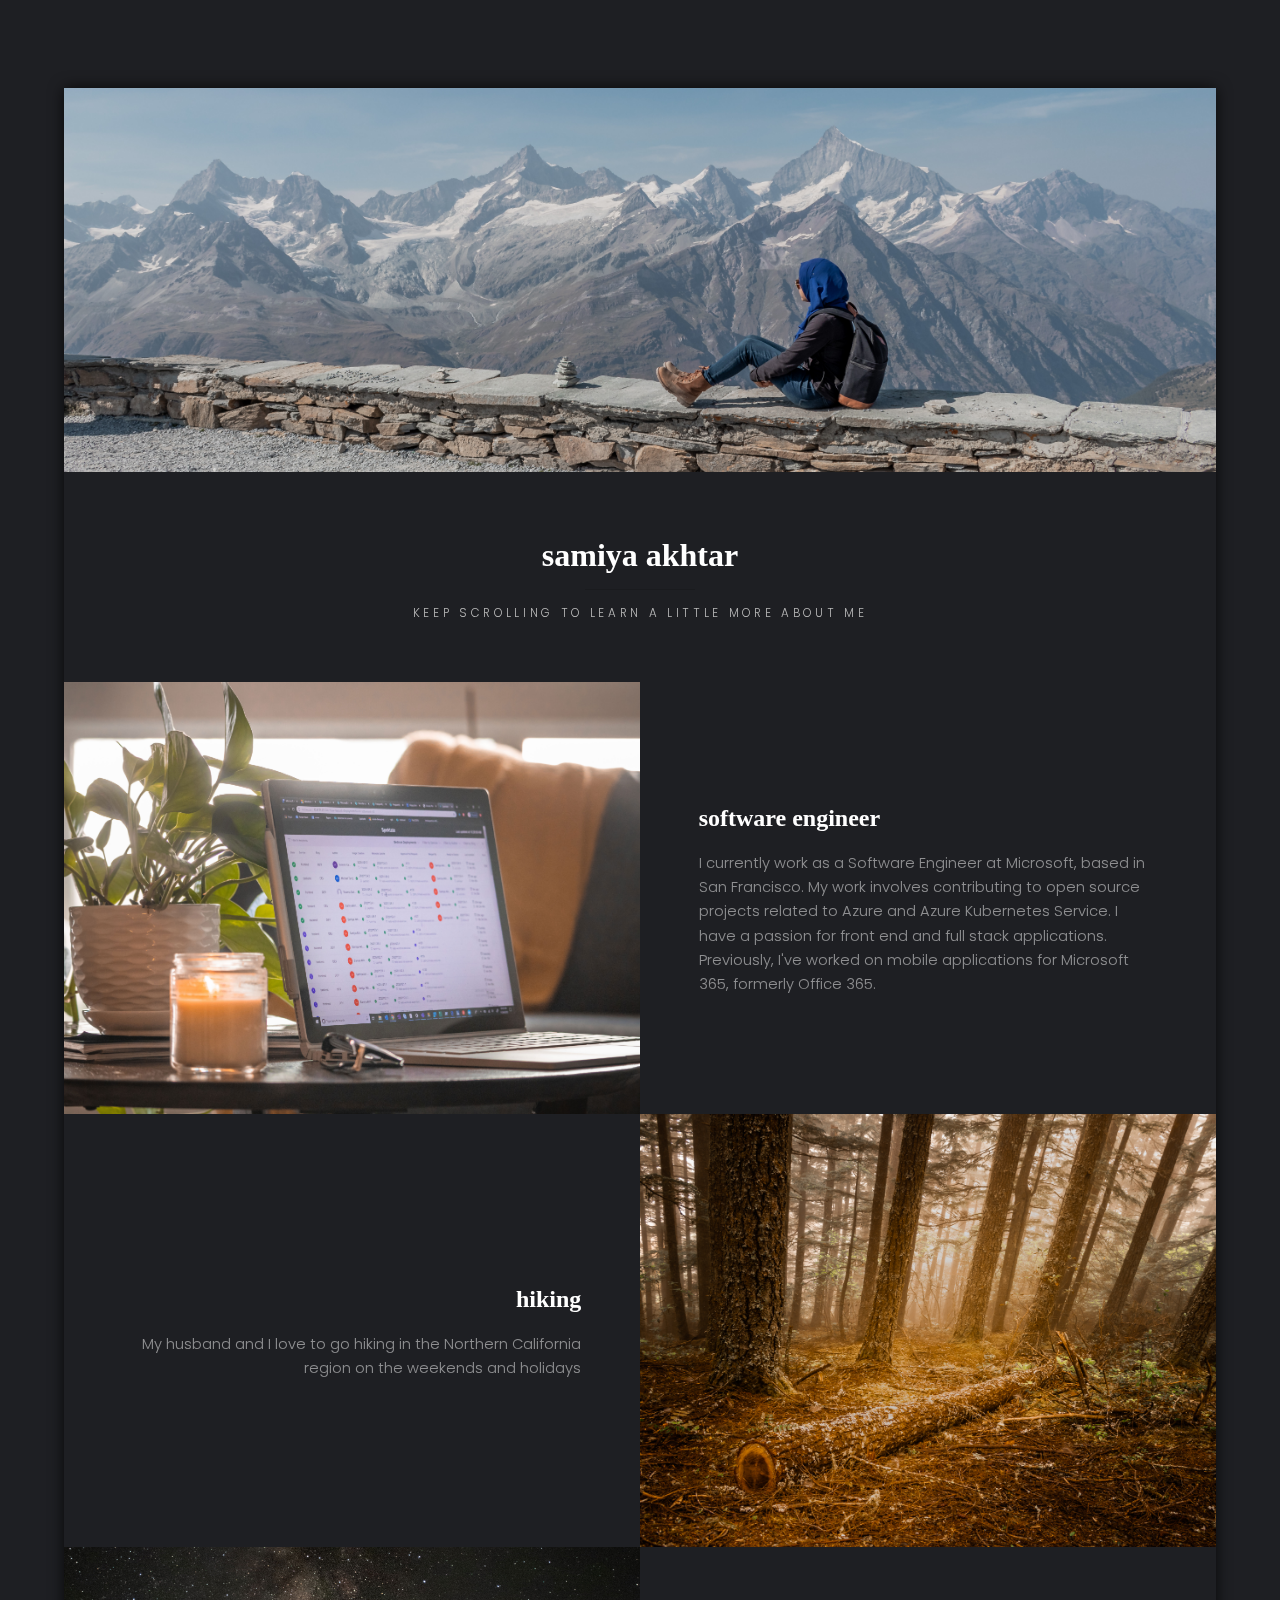
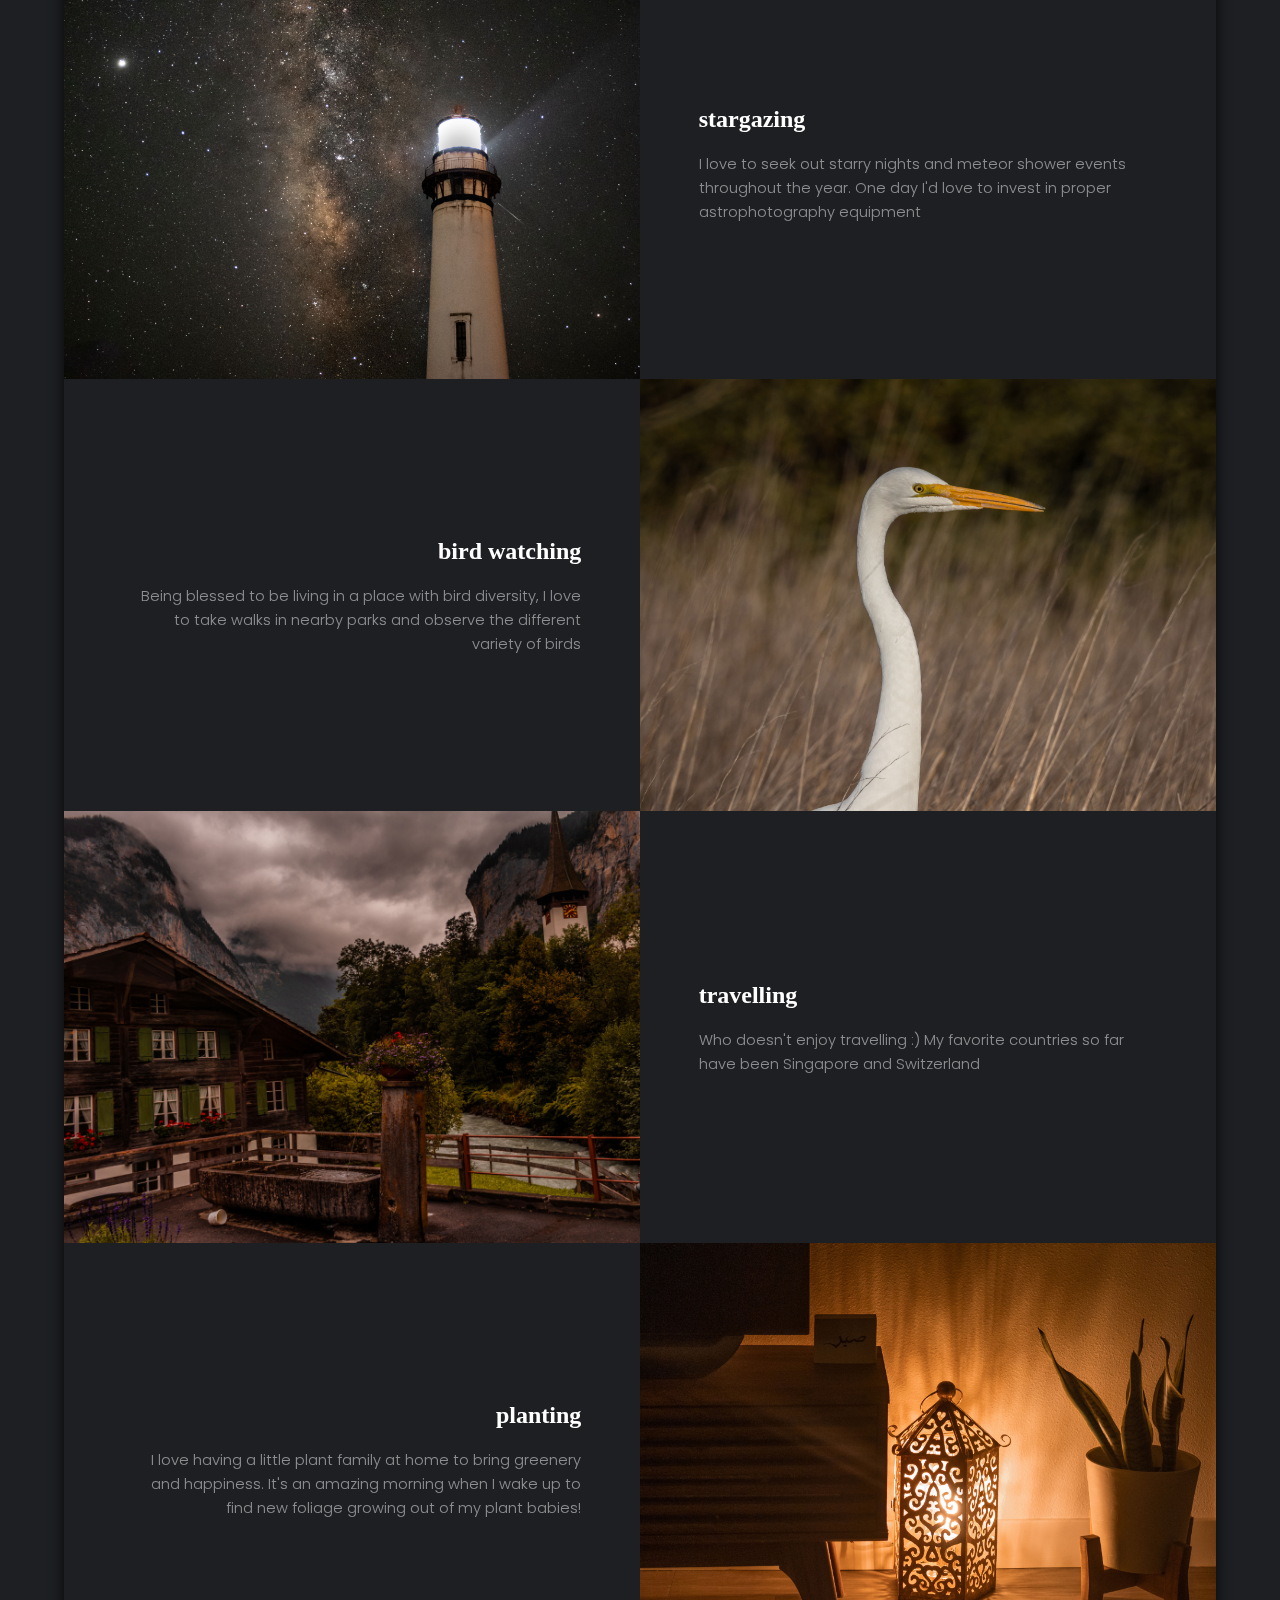
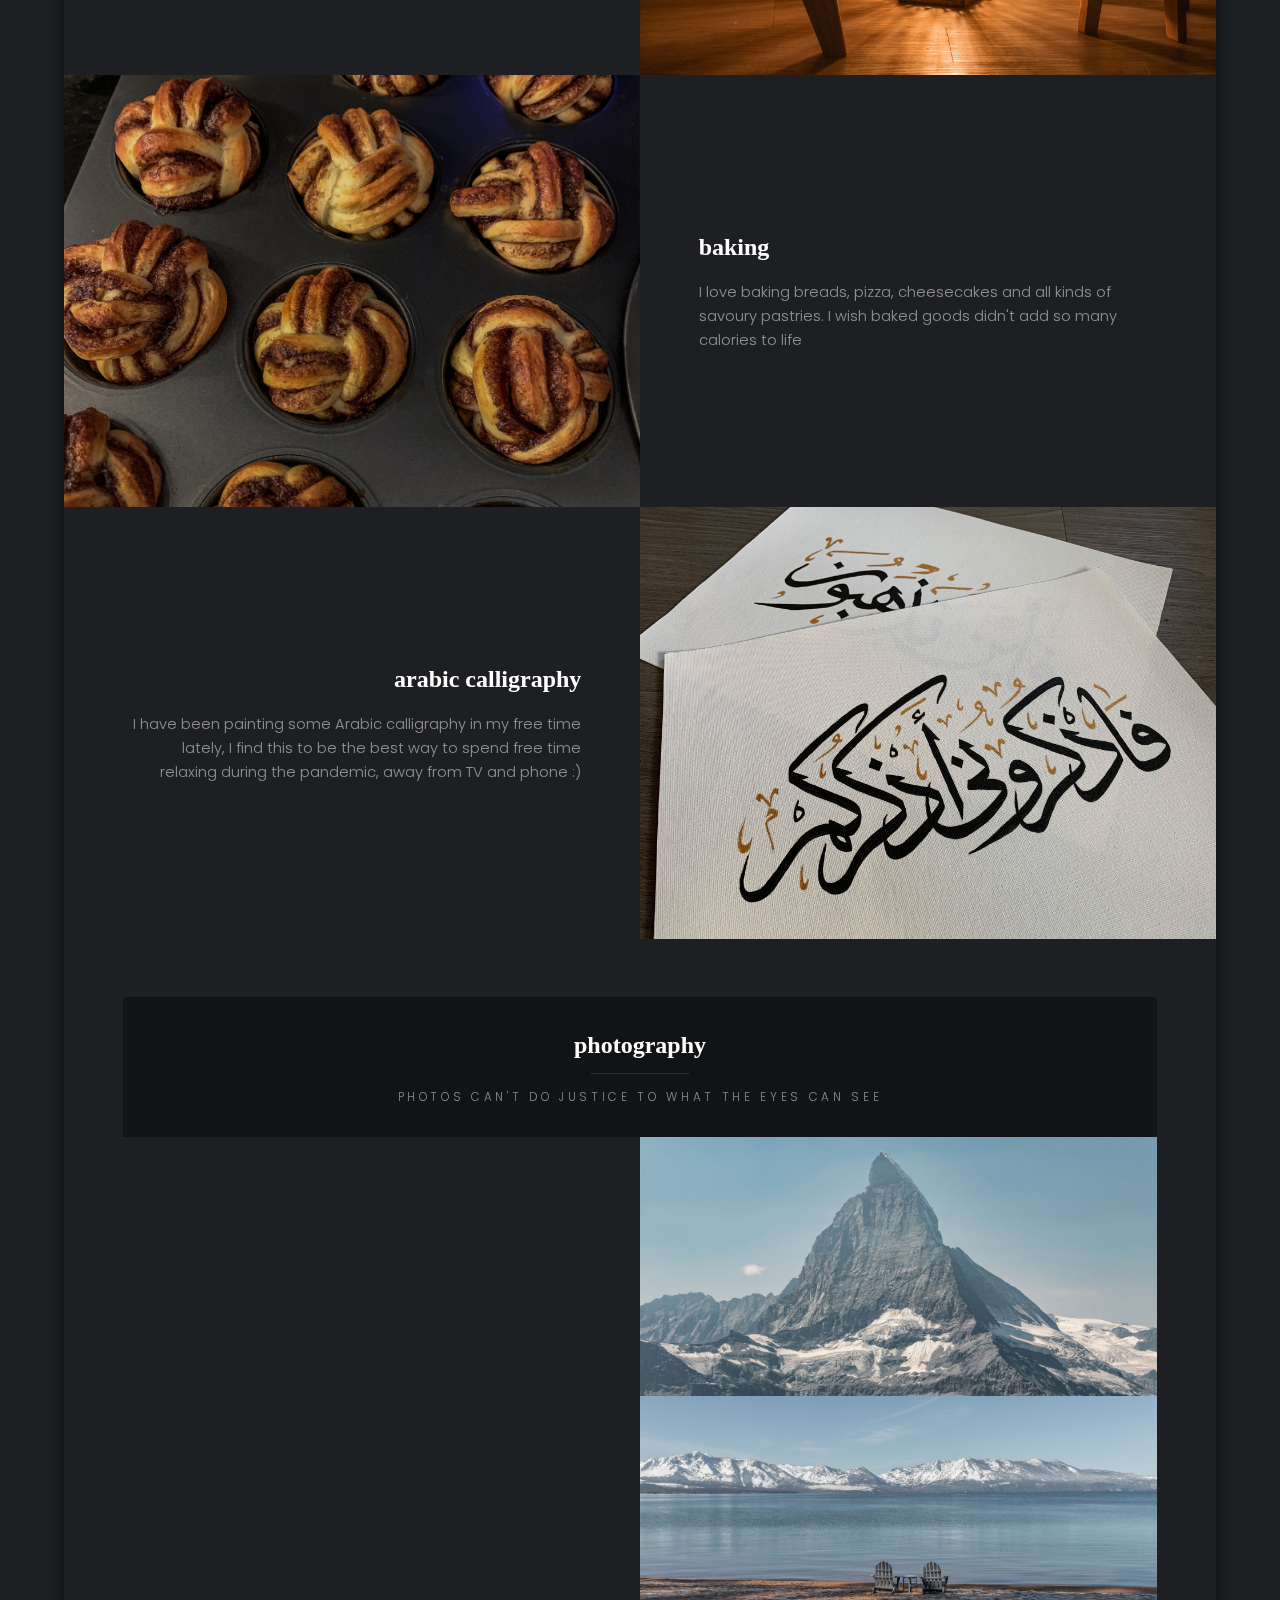
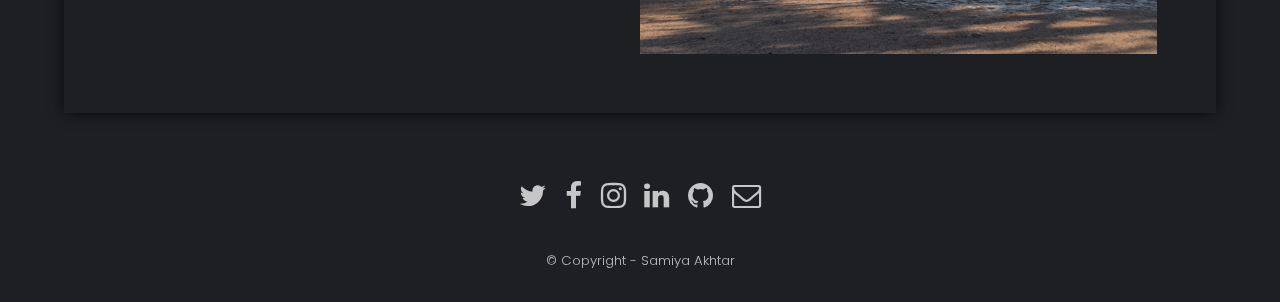
==== commit f8c059cb: "Add calligraphy section" ====
--- a/index.html
+++ b/index.html
@@ -7,34 +7,34 @@
 <html>
 
 <head>
-	<title>Samiya Akhtar</title>
-	<meta charset="utf-8" />
-	<meta name="viewport" content="width=device-width, initial-scale=1" />
-	<link rel="stylesheet" href="assets/css/main.css" />
+    <title>Samiya Akhtar</title>
+    <meta charset="utf-8" />
+    <meta name="viewport" content="width=device-width, initial-scale=1" />
+    <link rel="stylesheet" href="assets/css/main.css" />
 </head>
 
 <body>
 
-	<!-- Header -->
-	<!-- <header id="header">
+    <!-- Header -->
+    <!-- <header id="header">
 		<div class="logo"><a href="#">samiya akhtar</a></div>
 	</header> -->
 
-	<!-- Main -->
-	<section id="main">
-		<div class="inner">
-
-			<!-- One -->
-			<section id="one" class="wrapper style1">
-
-				<div class="image fit flush">
-					<img src="images/pic02-mine.jpg" alt="" />
-				</div>
-				<header class="special">
-					<h2>samiya akhtar</h2>
-					<p>keep scrolling to learn a little more about me</p>
-				</header>
-				<!-- <div class="content">
+    <!-- Main -->
+    <section id="main">
+        <div class="inner">
+
+            <!-- One -->
+            <section id="one" class="wrapper style1">
+
+                <div class="image fit flush">
+                    <img src="images/pic02-mine.jpg" alt="" />
+                </div>
+                <header class="special">
+                    <h2>samiya akhtar</h2>
+                    <p>keep scrolling to learn a little more about me</p>
+                </header>
+                <!-- <div class="content">
 					<p>Hi! I'm currently based in San Francisco. I spend my free time outside work exploring the trails of
 						Northern California, trying out different cuisines, hiking <s>and meeting with people</s>. During the
 						pandemic, I've been finding
@@ -46,134 +46,157 @@
 						worked on mobile applications for Microsoft 365, formerly Office 365.
 					</p>
 				</div> -->
-			</section>
-
-			<!-- Three -->
-			<section id="three" class="wrapper">
-				<!-- <header style="background-color: black;">
+            </section>
+
+            <!-- Three -->
+            <section id="three" class="wrapper">
+                <!-- <header style="background-color: black;">
 					<h2 style="color: white;">travel</h2>
 					<p>the list that stopped growing in 2020</p>
 				</header> -->
-				<div class="spotlight">
-					<div class="image flush"><img src="images/software-engineer.jpg" alt="" /></div>
-					<div class="inner">
-						<h3>software engineer by day</h3>
-						<p>I work as a Software Engineer at Microsoft. I have a passion for front end and full stack applications.
-							Previously, I've worked on mobile applications for Microsoft 365, formerly Office 365.</p>
-					</div>
-				</div>
-				<div class="spotlight alt">
-					<div class="image flush"><img src="images/hiking.jpg" alt="" /></div>
-					<div class="inner">
-						<h3>hiking</h3>
-						<p>My husband and I love to go hiking in the Northern California region on the weekends and holidays. </p>
-					</div>
-				</div>
-				<div class="spotlight">
-					<div class="image flush"><img src="images/stargazing.jpg" alt="" /></div>
-					<div class="inner">
-						<h3>stargazing</h3>
-						<p>I love to seek out starry nights and meteor shower events throughout the year. One day I'd love to invest
-							in proper astrophotography equipment </p>
-					</div>
-				</div>
-				<div class="spotlight alt">
-					<div class="image flush"><img src="images/bird.jpg" alt="" /></div>
-					<div class="inner">
-						<h3>bird watching</h3>
-						<p>Being blessed to be living in a place with bird diversity, I love to take walks in nearby parks and
-							observe the different variety of birds</p>
-					</div>
-				</div>
-				<div class="spotlight">
-					<div class="image flush"><img src="images/travelling.jpg" alt="" /></div>
-					<div class="inner">
-						<h3>travelling</h3>
-						<p>Who doesn't enjoy travelling :) My favorite countries so far have been Singapore and Switzerland </p>
-					</div>
-				</div>
-				<div class="spotlight alt">
-					<div class="image flush"><img src="images/planting.jpg" alt="" /></div>
-					<div class="inner">
-						<h3>planting</h3>
-						<p>I love having a little plant family at home to bring greenery and happiness. It's an amazing morning when
-							I wake up to find new foliage growing out of my plant babies!</p>
-					</div>
-				</div>
-				<div class="spotlight">
-					<div class="image flush"><img src="images/baking.jpg" alt="" /></div>
-					<div class="inner">
-						<h3>baking</h3>
-						<p>I love baking breads, pizza, cheesecakes and all kinds of savoury pastries. I wish baked goods didn't
-							bring so many calories to life.</p>
-					</div>
-				</div>
-			</section>
-
-			<!-- Two -->
-			<section id="two" class="wrapper style2">
-				<header>
-					<h2>photography</h2>
-					<p>photos can't do justice to what the eyes can see</p>
-				</header>
-				<div class="content">
-					<div class="gallery">
-						<div>
-							<div class="image fit flush">
-								<a href="images/pic03-mine.jpg"><img src="images/pic03-mine.jpg" alt="" /></a>
-							</div>
-						</div>
-						<div>
-							<div class="image fit flush">
-								<a href="images/pic01-mine.jpg"><img src="images/pic01-mine.jpg" alt="" /></a>
-							</div>
-						</div>
-						<div>
-							<div class="image fit flush">
-								<a href="images/pic04-mine.jpg"><img src="images/pic04-mine.jpg" alt="" /></a>
-							</div>
-						</div>
-						<div>
-							<div class="image fit flush">
-								<a href="images/pic05-mine.jpg"><img src="images/pic05-mine.jpg" alt="" /></a>
-							</div>
-						</div>
-					</div>
-				</div>
-			</section>
-
-		</div>
-	</section>
-
-	<!-- Footer -->
-	<footer id="footer">
-		<div class="container">
-			<ul class="icons">
-				<li><a href="https://twitter.com/samiyaakhtar" class="icon fa-twitter"><span class="label">Twitter</span></a>
-				</li>
-				<li><a href="https://www.facebook.com/samiya.akhtar/" class="icon fa-facebook"><span
-							class="label">Facebook</span></a></li>
-				<li><a href="https://instagram.com/samiyaakhtar" class="icon fa-instagram"><span
-							class="label">Instagram</span></a></li>
-				<li><a href="https://www.linkedin.com/in/samiyaakhtar/" class="icon fa-linkedin"><span
-							class="label">Instagram</span></a></li>
-				<li><a href="https://www.github.com/samiyaakhtar/" class="icon fa-github"><span
-							class="label">Instagram</span></a></li>
-				<li><a href="mailto:samiyaakhtar7@gmail.com" class="icon fa-envelope-o"><span class="label">Email</span></a>
-				</li>
-			</ul>
-		</div>
-		<div class="copyright">
-			&copy; Copyright - Samiya Akhtar
-		</div>
-	</footer>
-
-	<!-- Scripts -->
-	<script src="assets/js/jquery.min.js"></script>
-	<script src="assets/js/jquery.poptrox.min.js"></script>
-	<script src="assets/js/skel.min.js"></script>
-	<script src="assets/js/util.js"></script>
-	<script src="assets/js/main.js"></script>
+                <div class="spotlight">
+                    <div class="image flush"><img src="images/software-engineer.jpg" alt="" /></div>
+                    <div class="inner">
+                        <h3>software engineer</h3>
+                        <p>I currently work as a Software Engineer at Microsoft, based in San Francisco. My work
+                            involves contributing to open source projects
+                            related to Azure and Azure Kubernetes Service. I have a passion for front end and full
+                            stack
+                            applications.
+                            Previously, I've worked on mobile applications for Microsoft 365, formerly Office 365. </p>
+                    </div>
+                </div>
+                <div class="spotlight alt">
+                    <div class="image flush"><img src="images/hiking.jpg" alt="" /></div>
+                    <div class="inner">
+                        <h3>hiking</h3>
+                        <p>My husband and I love to go hiking in the Northern California region on the weekends and
+                            holidays </p>
+                    </div>
+                </div>
+                <div class="spotlight">
+                    <div class="image flush"><img src="images/stargazing.jpg" alt="" /></div>
+                    <div class="inner">
+                        <h3>stargazing</h3>
+                        <p>I love to seek out starry nights and meteor shower events throughout the year. One day I'd
+                            love to invest
+                            in proper astrophotography equipment </p>
+                    </div>
+                </div>
+                <div class="spotlight alt">
+                    <div class="image flush"><img src="images/bird.jpg" alt="" /></div>
+                    <div class="inner">
+                        <h3>bird watching</h3>
+                        <p>Being blessed to be living in a place with bird diversity, I love to take walks in nearby
+                            parks and
+                            observe the different variety of birds</p>
+                    </div>
+                </div>
+                <div class="spotlight">
+                    <div class="image flush"><img src="images/travelling.jpg" alt="" /></div>
+                    <div class="inner">
+                        <h3>travelling</h3>
+                        <p>Who doesn't enjoy travelling :) My favorite countries so far have been Singapore and
+                            Switzerland </p>
+                    </div>
+                </div>
+                <div class="spotlight alt">
+                    <div class="image flush"><img src="images/planting.jpg" alt="" /></div>
+                    <div class="inner">
+                        <h3>planting</h3>
+                        <p>I love having a little plant family at home to bring greenery and happiness. It's an amazing
+                            morning when
+                            I wake up to find new foliage growing out of my plant babies!</p>
+                    </div>
+                </div>
+                <div class="spotlight">
+                    <div class="image flush"><img src="images/baking.jpg" alt="" /></div>
+                    <div class="inner">
+                        <h3>baking</h3>
+                        <p>I love baking breads, pizza, cheesecakes and all kinds of savoury pastries. I wish baked
+                            goods didn't
+                            add so many calories to life</p>
+                    </div>
+                </div>
+                <div class="spotlight alt">
+                    <div class="image flush"><img src="images/calligraphy.jpg" alt="" /></div>
+                    <div class="inner">
+                        <h3>arabic calligraphy</h3>
+                        <p>I have been painting some Arabic calligraphy in my free time lately, I find this to be the
+                            best
+                            way to spend free time
+                            relaxing during the pandemic, away from TV and phone :)
+                        </p>
+                    </div>
+                </div>
+            </section>
+
+            <!-- Two -->
+            <section id="two" class="wrapper style2">
+                <header>
+                    <h2>photography</h2>
+                    <p>photos can't do justice to what the eyes can see</p>
+                </header>
+                <div class="content">
+                    <div class="gallery">
+                        <div>
+                            <div class="image fit flush">
+                                <a href="images/pic03-mine.jpg"><img src="images/pic03-mine.jpg" alt="" /></a>
+                            </div>
+                        </div>
+                        <div>
+                            <div class="image fit flush">
+                                <a href="images/pic01-mine.jpg"><img src="images/pic01-mine.jpg" alt="" /></a>
+                            </div>
+                        </div>
+                        <div>
+                            <div class="image fit flush">
+                                <a href="images/pic04-mine.jpg"><img src="images/pic04-mine.jpg" alt="" /></a>
+                            </div>
+                        </div>
+                        <div>
+                            <div class="image fit flush">
+                                <a href="images/pic05-mine.jpg"><img src="images/pic05-mine.jpg" alt="" /></a>
+                            </div>
+                        </div>
+                    </div>
+                </div>
+            </section>
+
+        </div>
+    </section>
+
+    <!-- Footer -->
+    <footer id="footer">
+        <div class="container">
+            <ul class="icons">
+                <li><a href="https://twitter.com/samiyaakhtar" class="icon fa-twitter"><span
+                            class="label">Twitter</span></a>
+                </li>
+                <li><a href="https://www.facebook.com/samiya.akhtar/" class="icon fa-facebook"><span
+                            class="label">Facebook</span></a></li>
+                <li><a href="https://instagram.com/samiyaakhtar" class="icon fa-instagram"><span
+                            class="label">Instagram</span></a></li>
+                <li><a href="https://www.linkedin.com/in/samiyaakhtar/" class="icon fa-linkedin"><span
+                            class="label">Instagram</span></a></li>
+                <li><a href="https://www.github.com/samiyaakhtar/" class="icon fa-github"><span
+                            class="label">Instagram</span></a></li>
+                <li><a href="mailto:samiyaakhtar7@gmail.com" class="icon fa-envelope-o"><span
+                            class="label">Email</span></a>
+                </li>
+            </ul>
+        </div>
+        <div class="copyright">
+            &copy; Copyright - Samiya Akhtar
+        </div>
+    </footer>
+
+    <!-- Scripts -->
+    <script src="assets/js/jquery.min.js"></script>
+    <script src="assets/js/jquery.poptrox.min.js"></script>
+    <script src="assets/js/skel.min.js"></script>
+    <script src="assets/js/util.js"></script>
+    <script src="assets/js/main.js"></script>
 
 </body>
 
--- a/assets/css/main.css
+++ b/assets/css/main.css
@@ -2659,6 +2659,8 @@
 
 	.spotlight h3 {
 		color: #FFF;
+		font-family: fantasy;
+		font-size: x-large;
 	}
 
 		.spotlight > * {
@@ -3047,6 +3049,8 @@
 			position: relative;
 			padding-bottom: .75rem;
 			color: #fff;
+			font-family: fantasy;
+			font-size: xx-large;
 		}
 
 			.wrapper > header h2:after {
@@ -3129,6 +3133,8 @@
 
 			.wrapper.style2 header h2 {
 				color: #FFF;
+				font-family: fantasy;
+				font-size: x-large;
 			}
 
 				.wrapper.style2 header h2:after {
